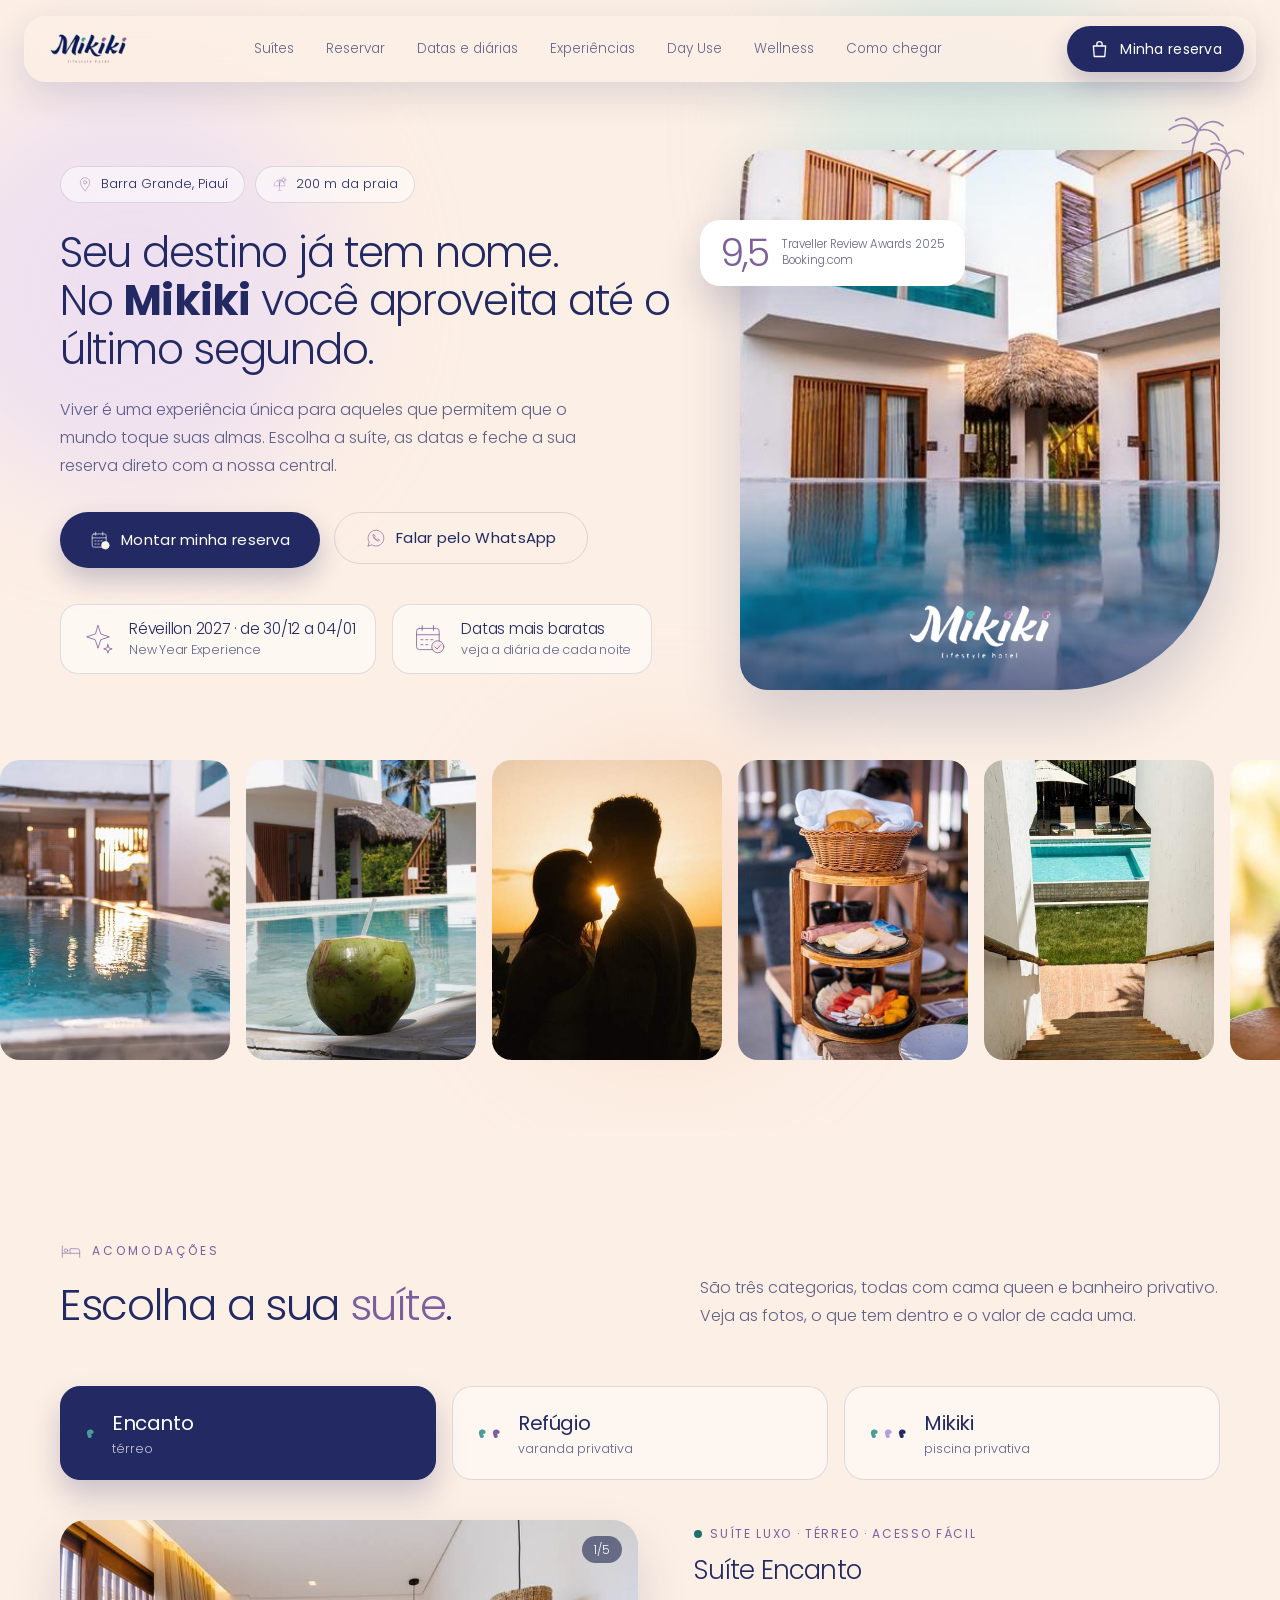
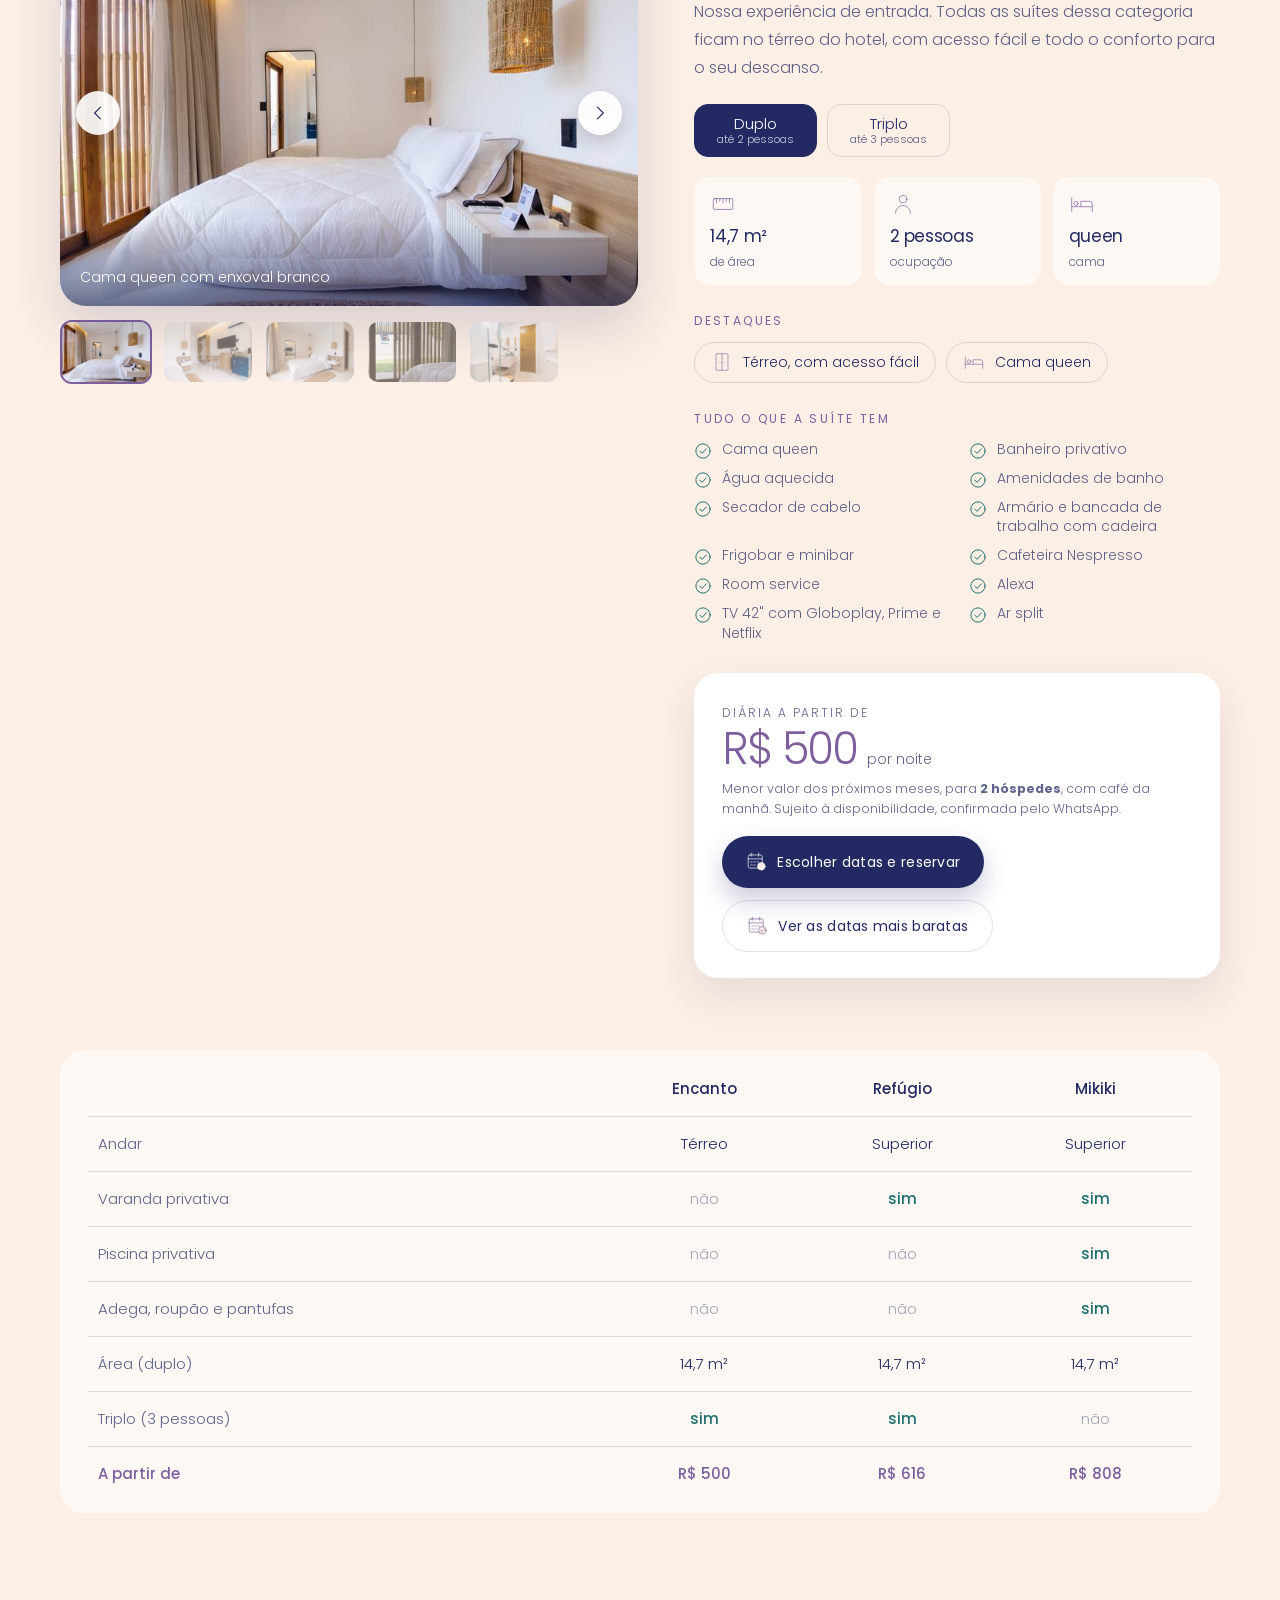
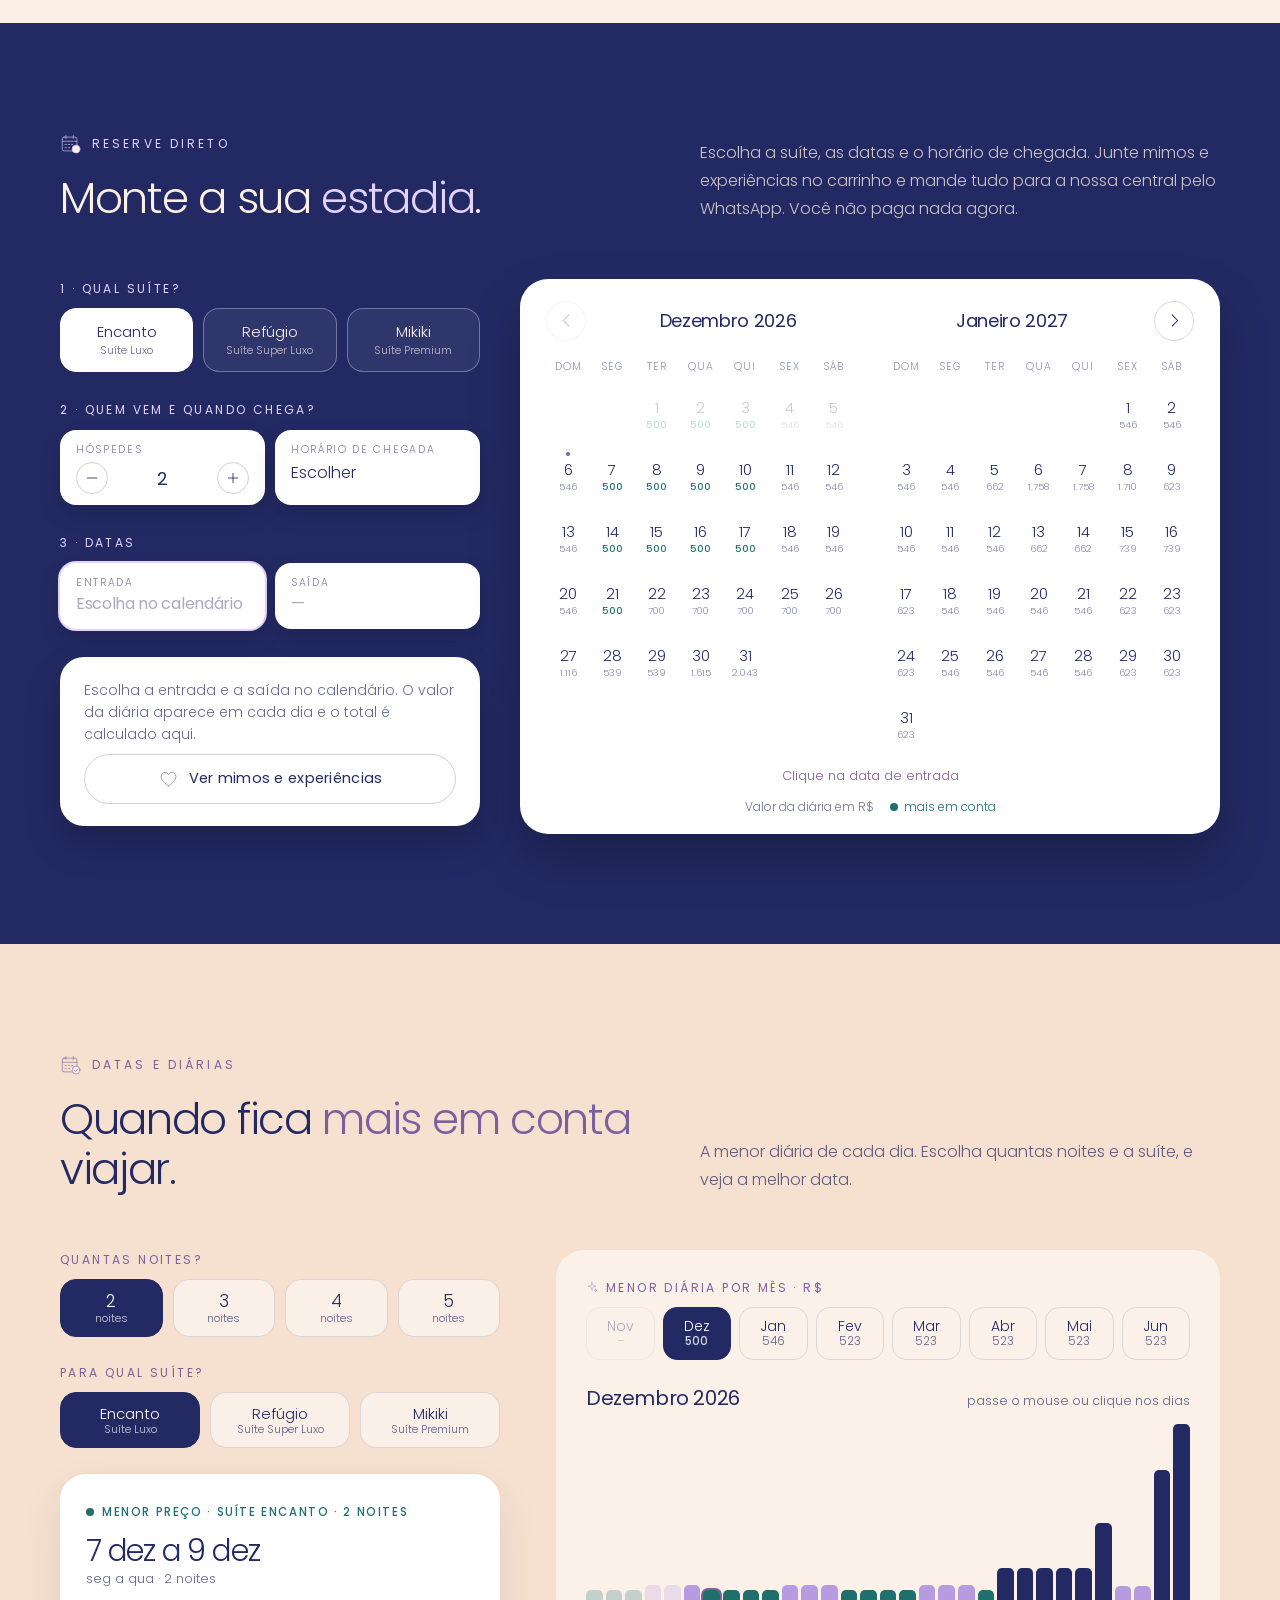
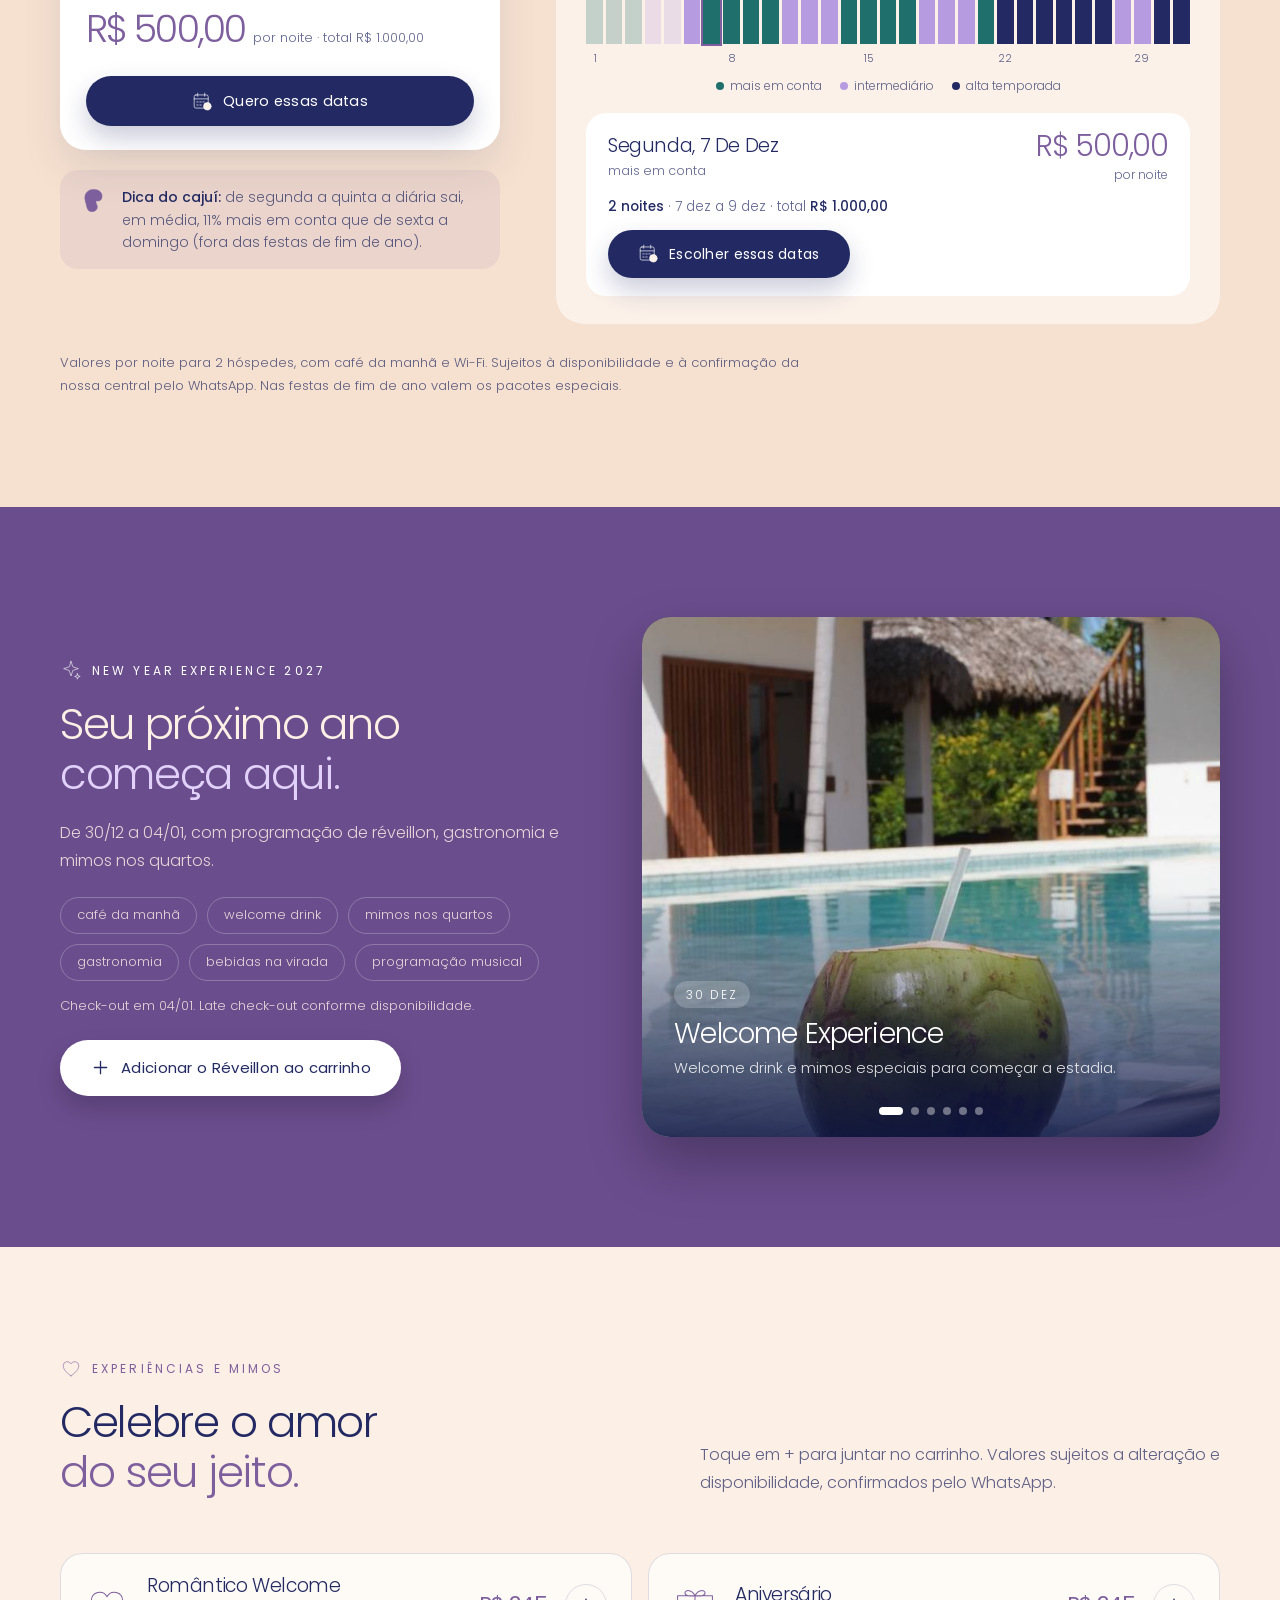
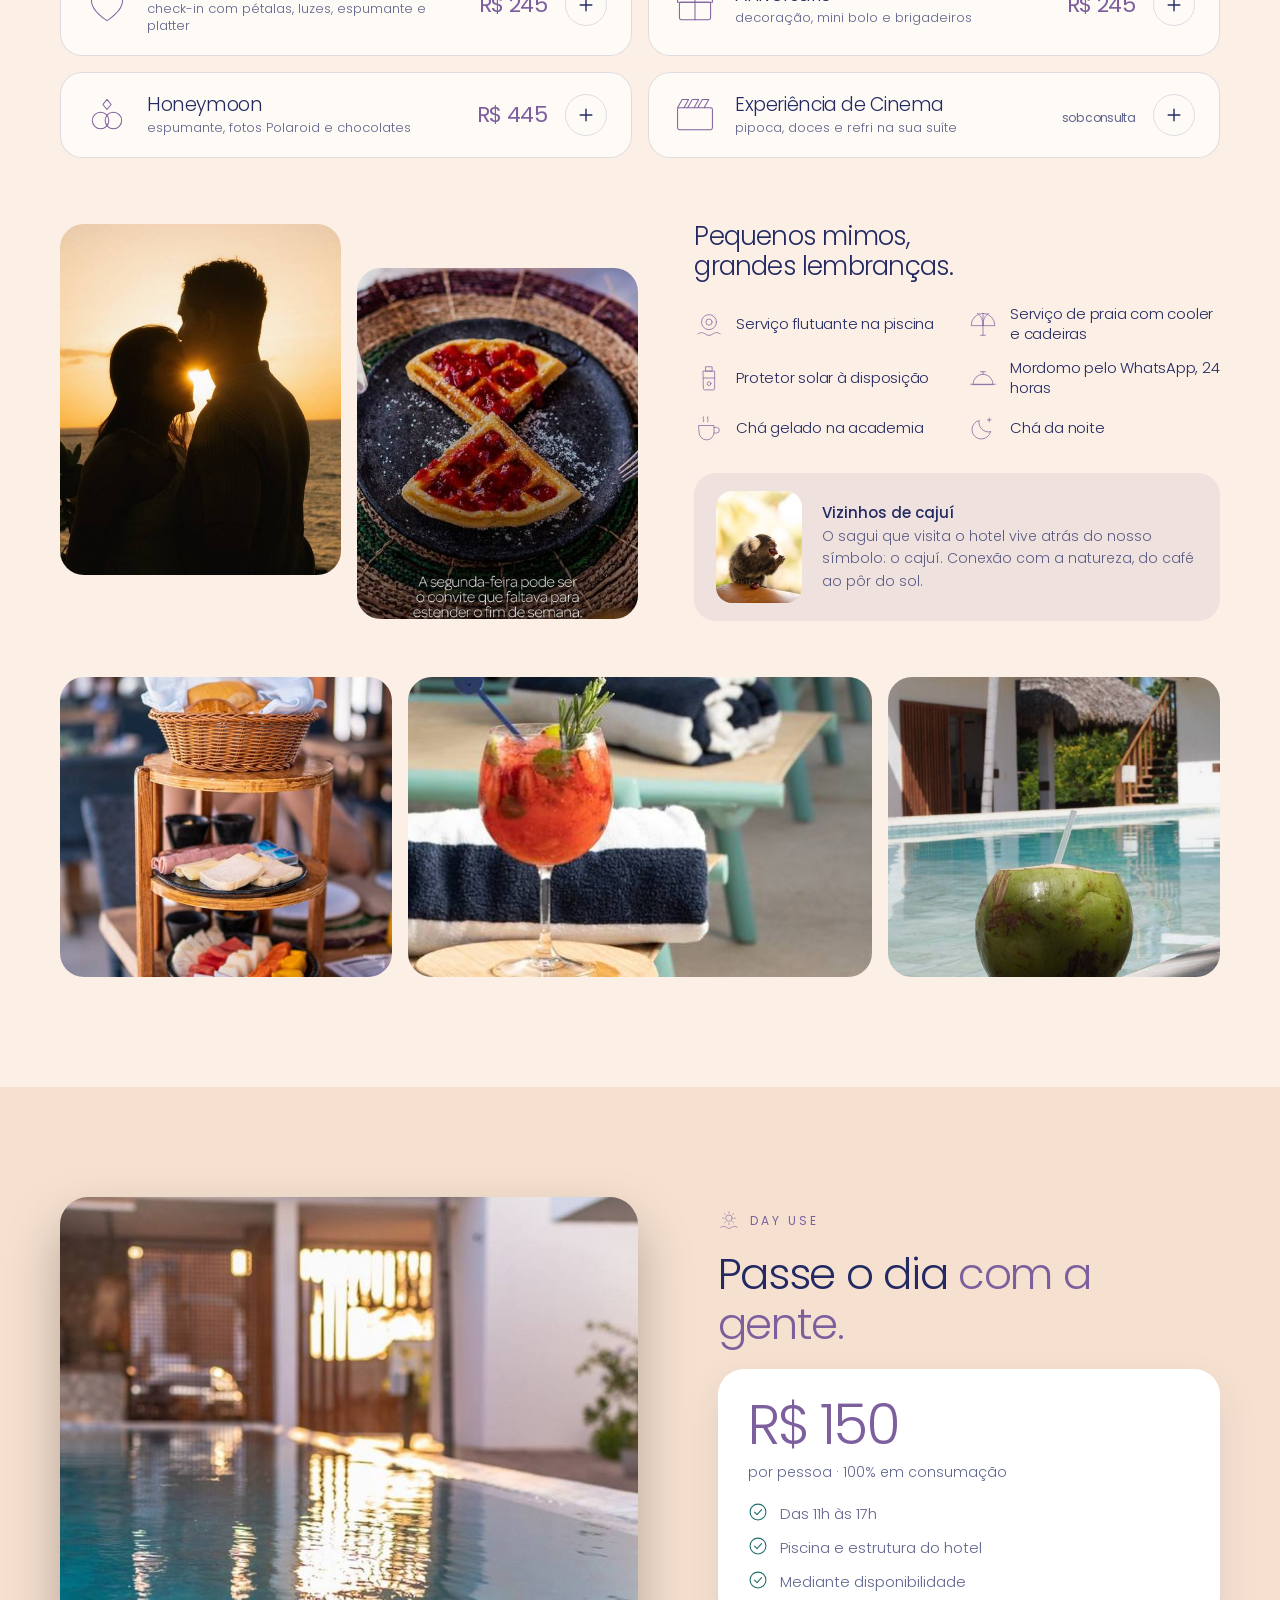
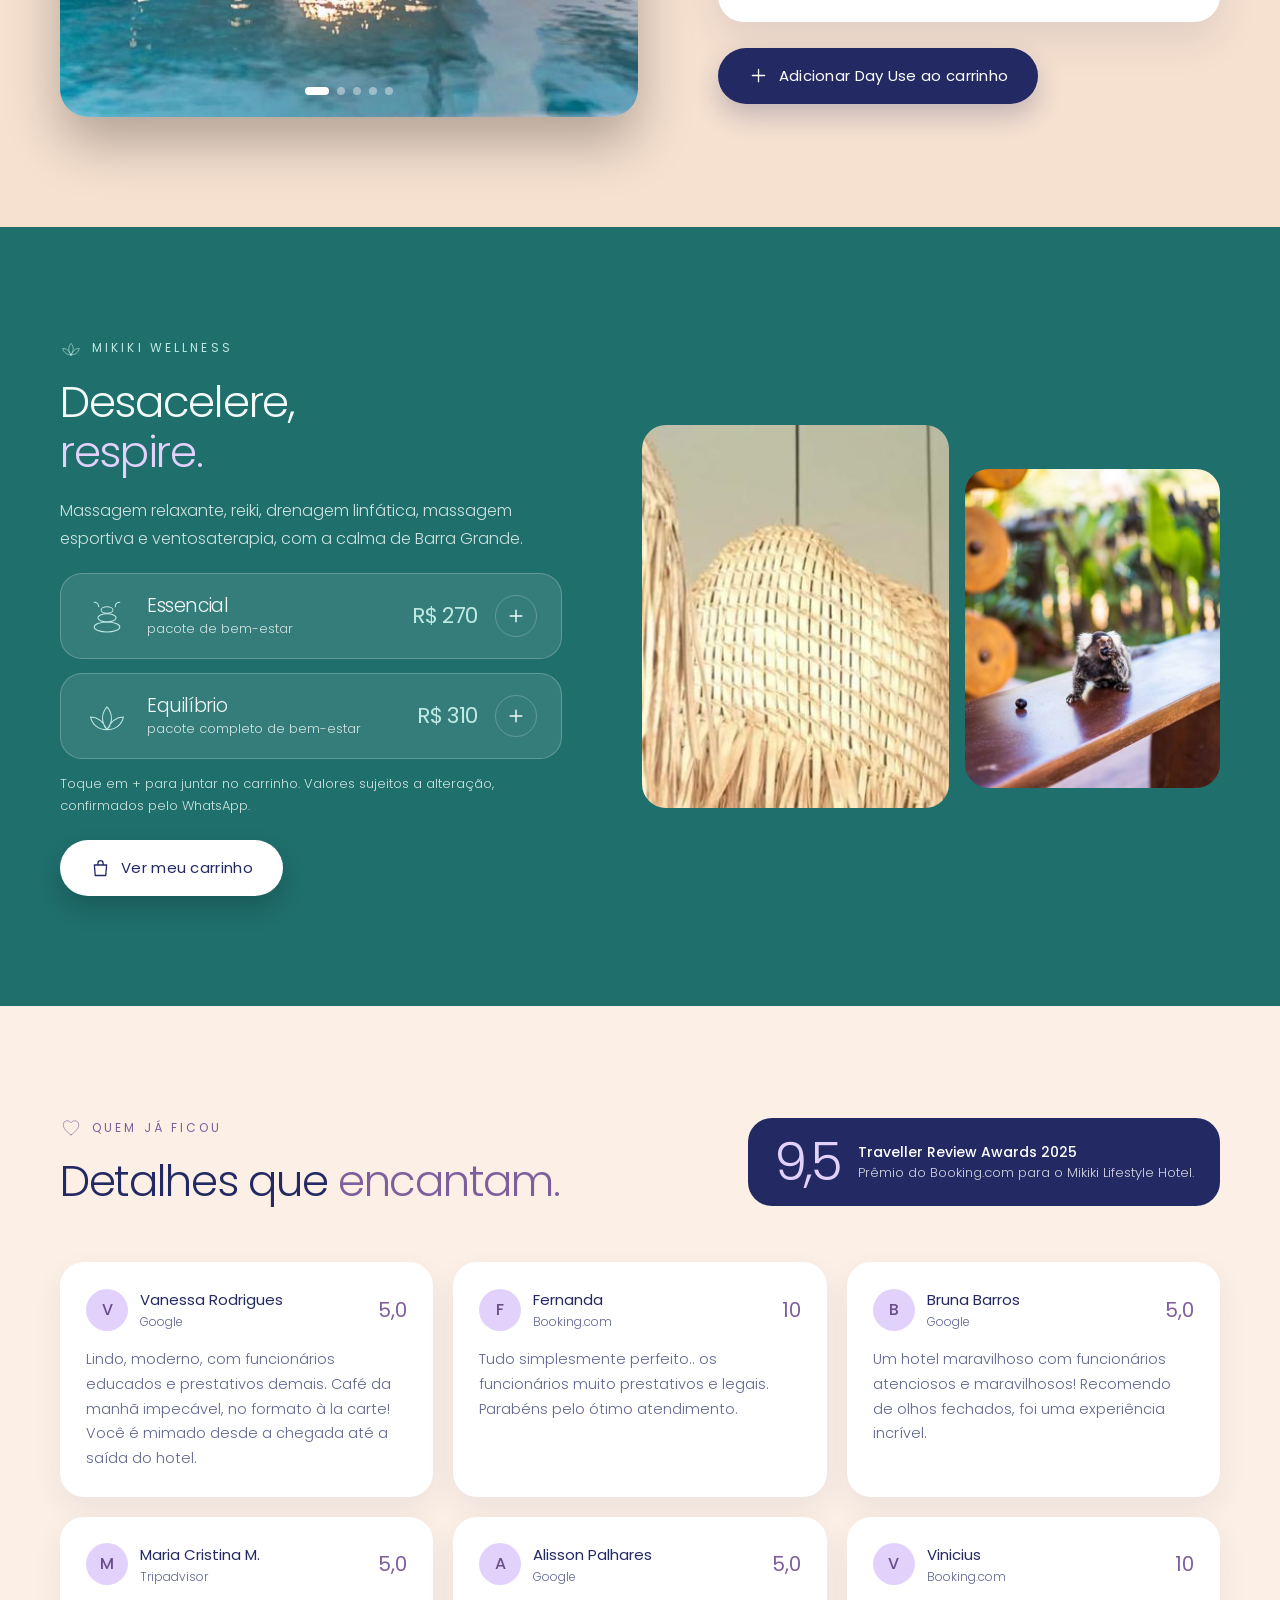
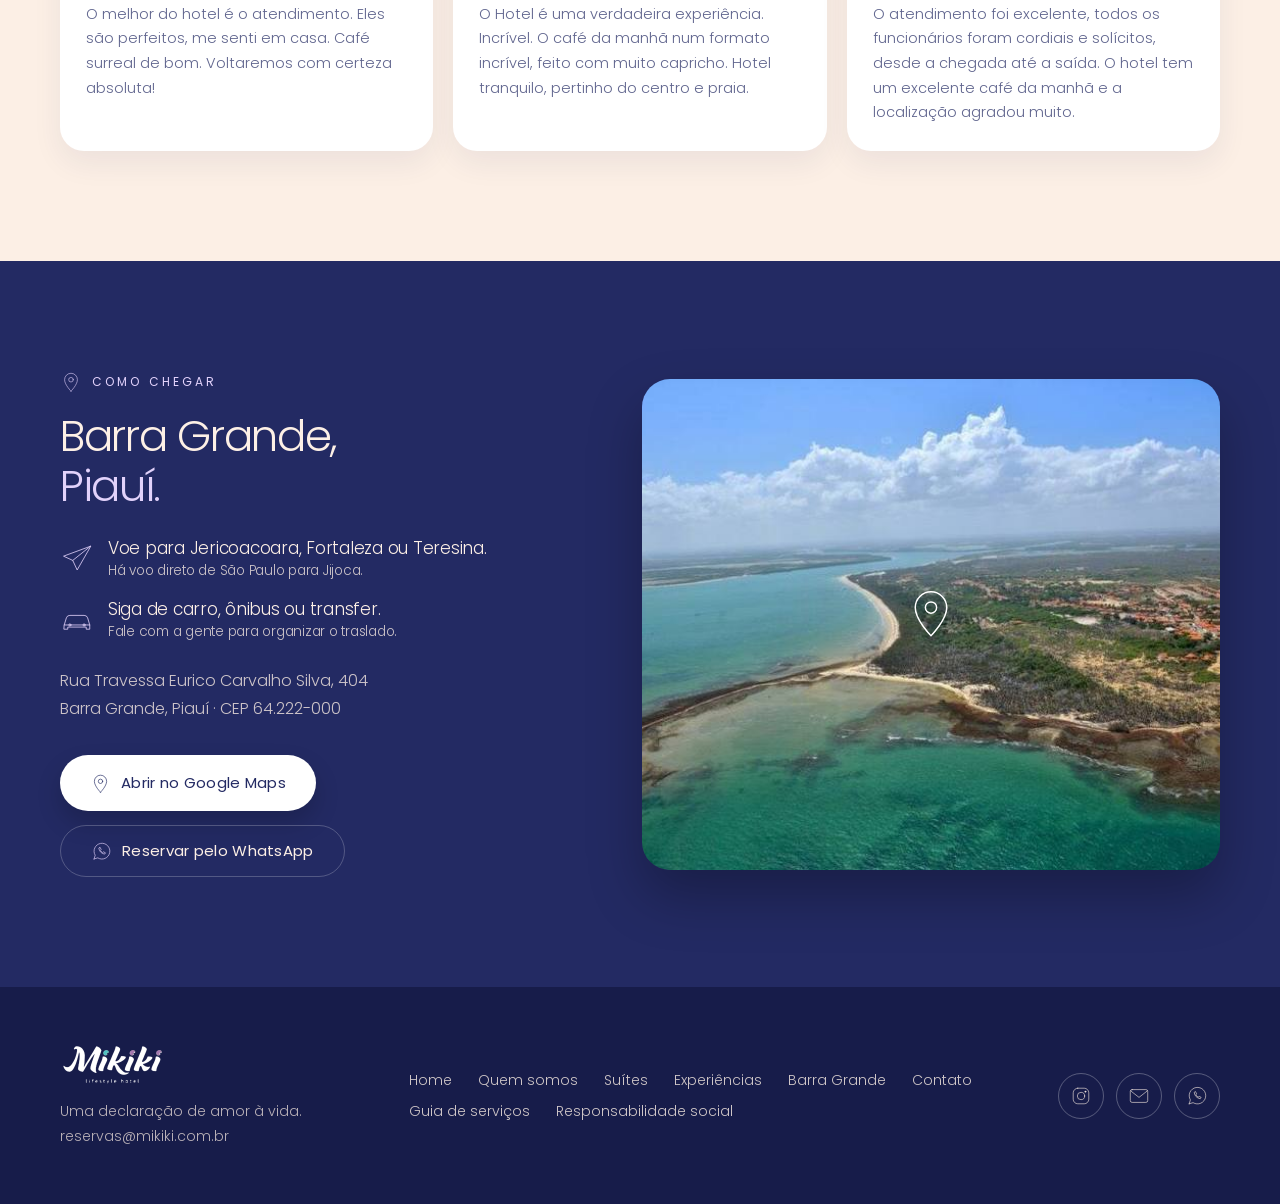
==== index.html @ b7536969 "Mikiki: biolink mobile + site desktop Co-Authored-By: Claude Sonnet 5.5 <noreply@anthropic.com>" ====
<!DOCTYPE html>
<html lang="pt-BR">
<head>
<meta charset="utf-8">
<meta name="viewport" content="width=device-width, initial-scale=1">
<title>Mikiki Lifestyle Hotel</title>
<script>
(function () {
  var mobile = /Android|iPhone|iPad|iPod|Mobile/i.test(navigator.userAgent) ||
               window.matchMedia('(max-width: 820px)').matches;
  location.replace(mobile ? 'mobile/' : 'desktop/');
})();
</script>
<noscript><meta http-equiv="refresh" content="0;url=desktop/"></noscript>
</head>
<body><a href="desktop/">Desktop</a> · <a href="mobile/">Mobile</a></body>
</html>
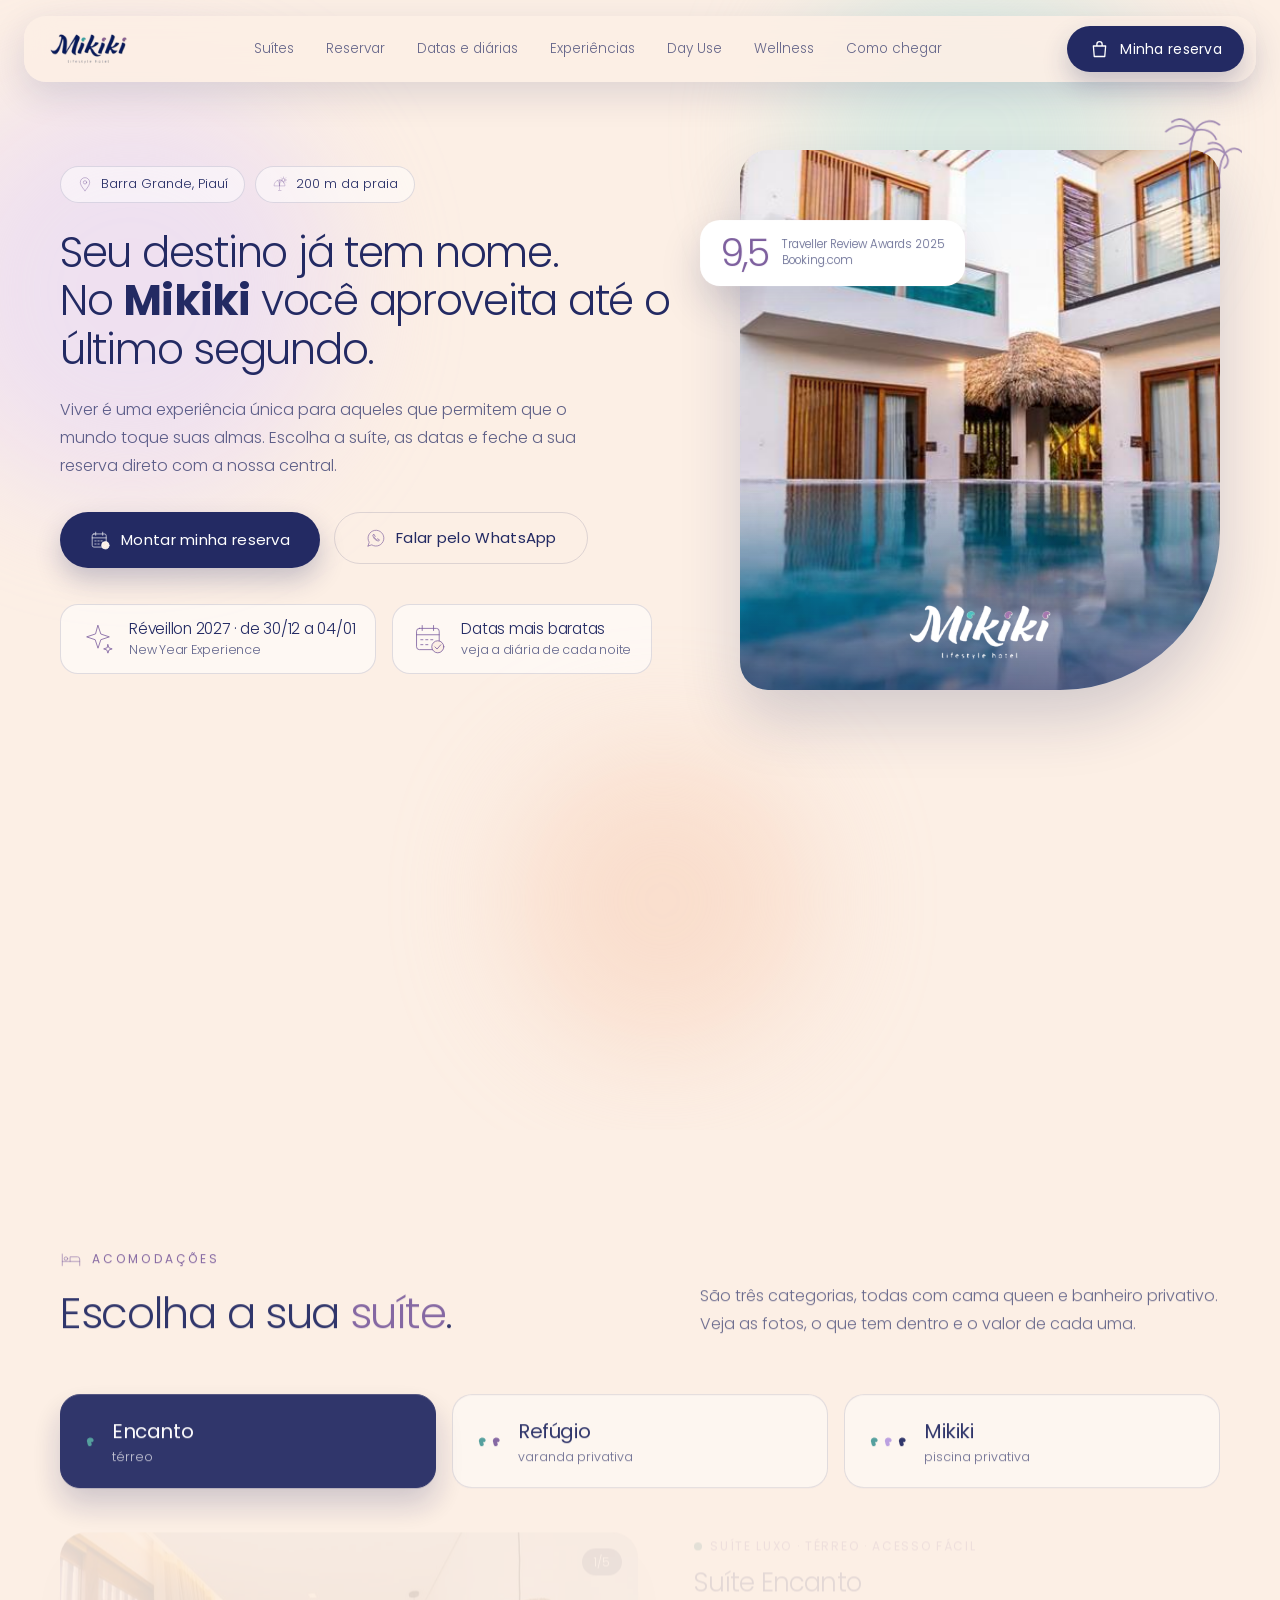
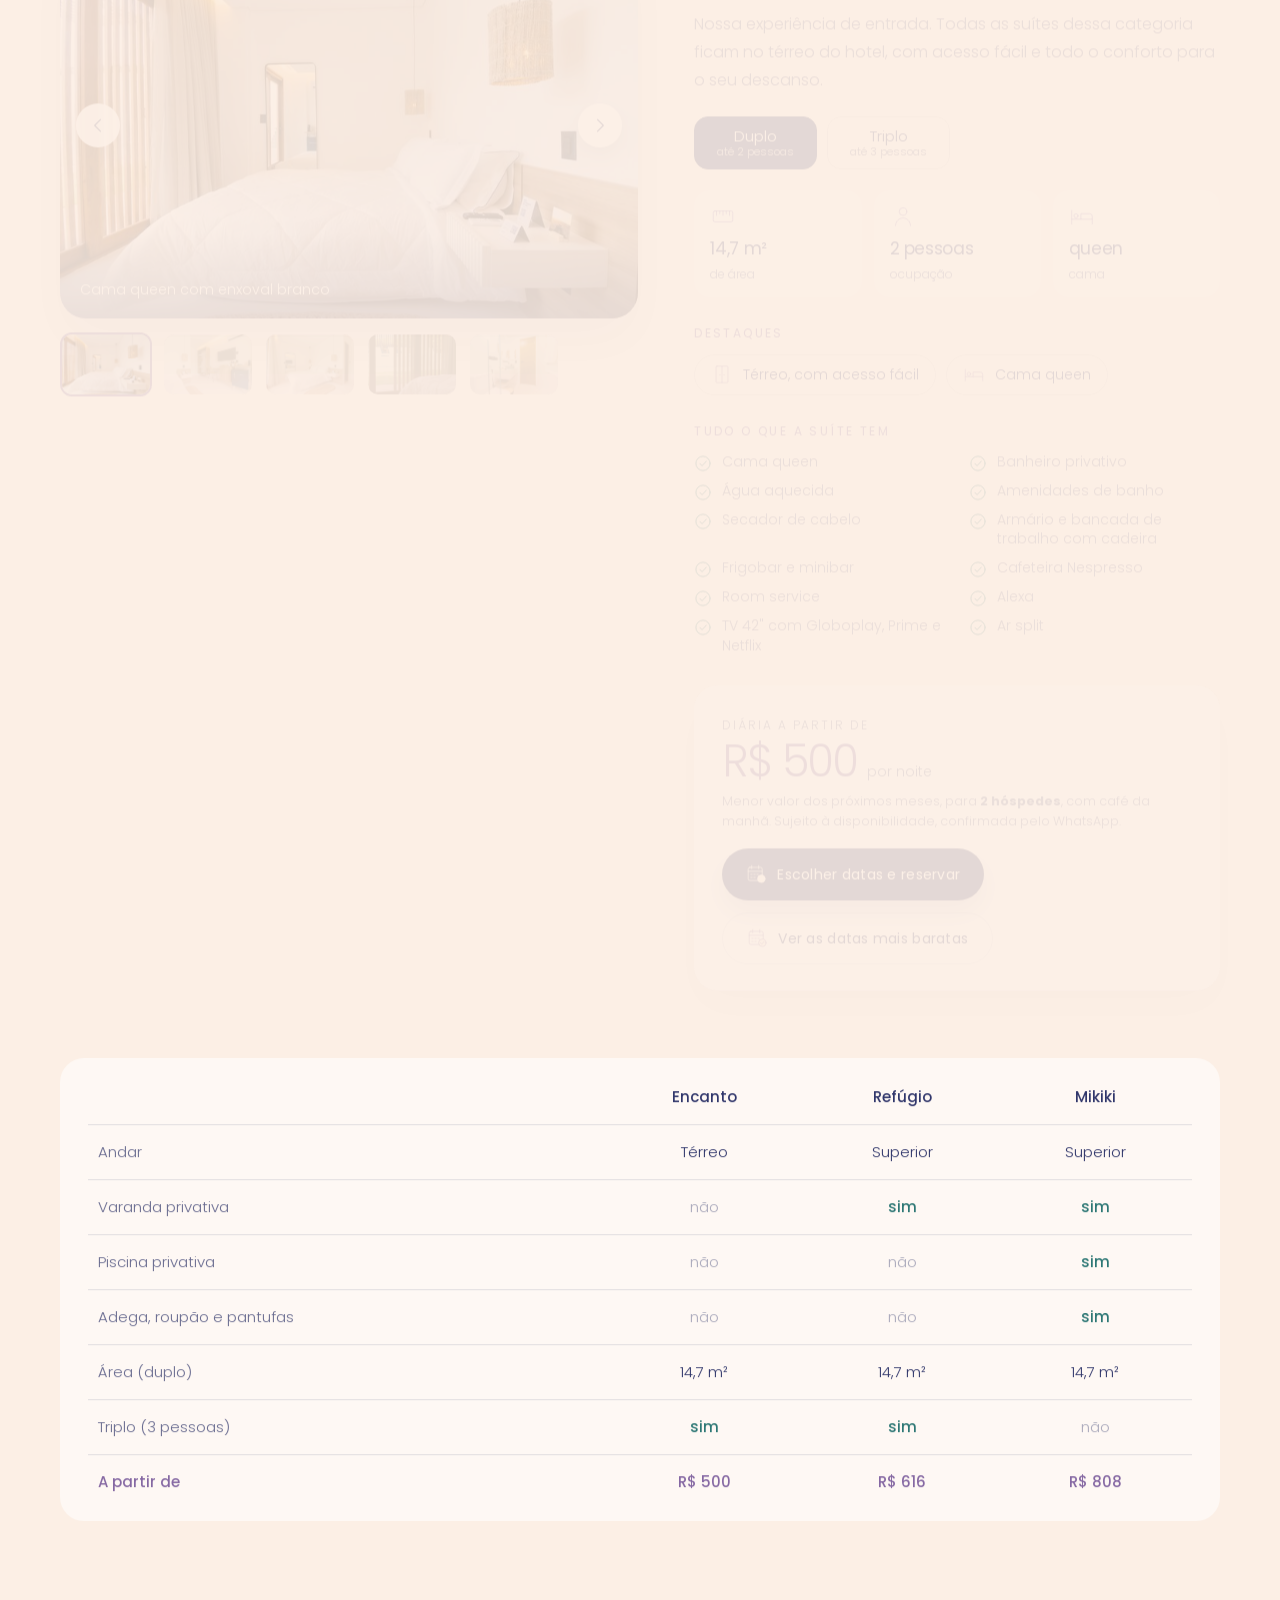
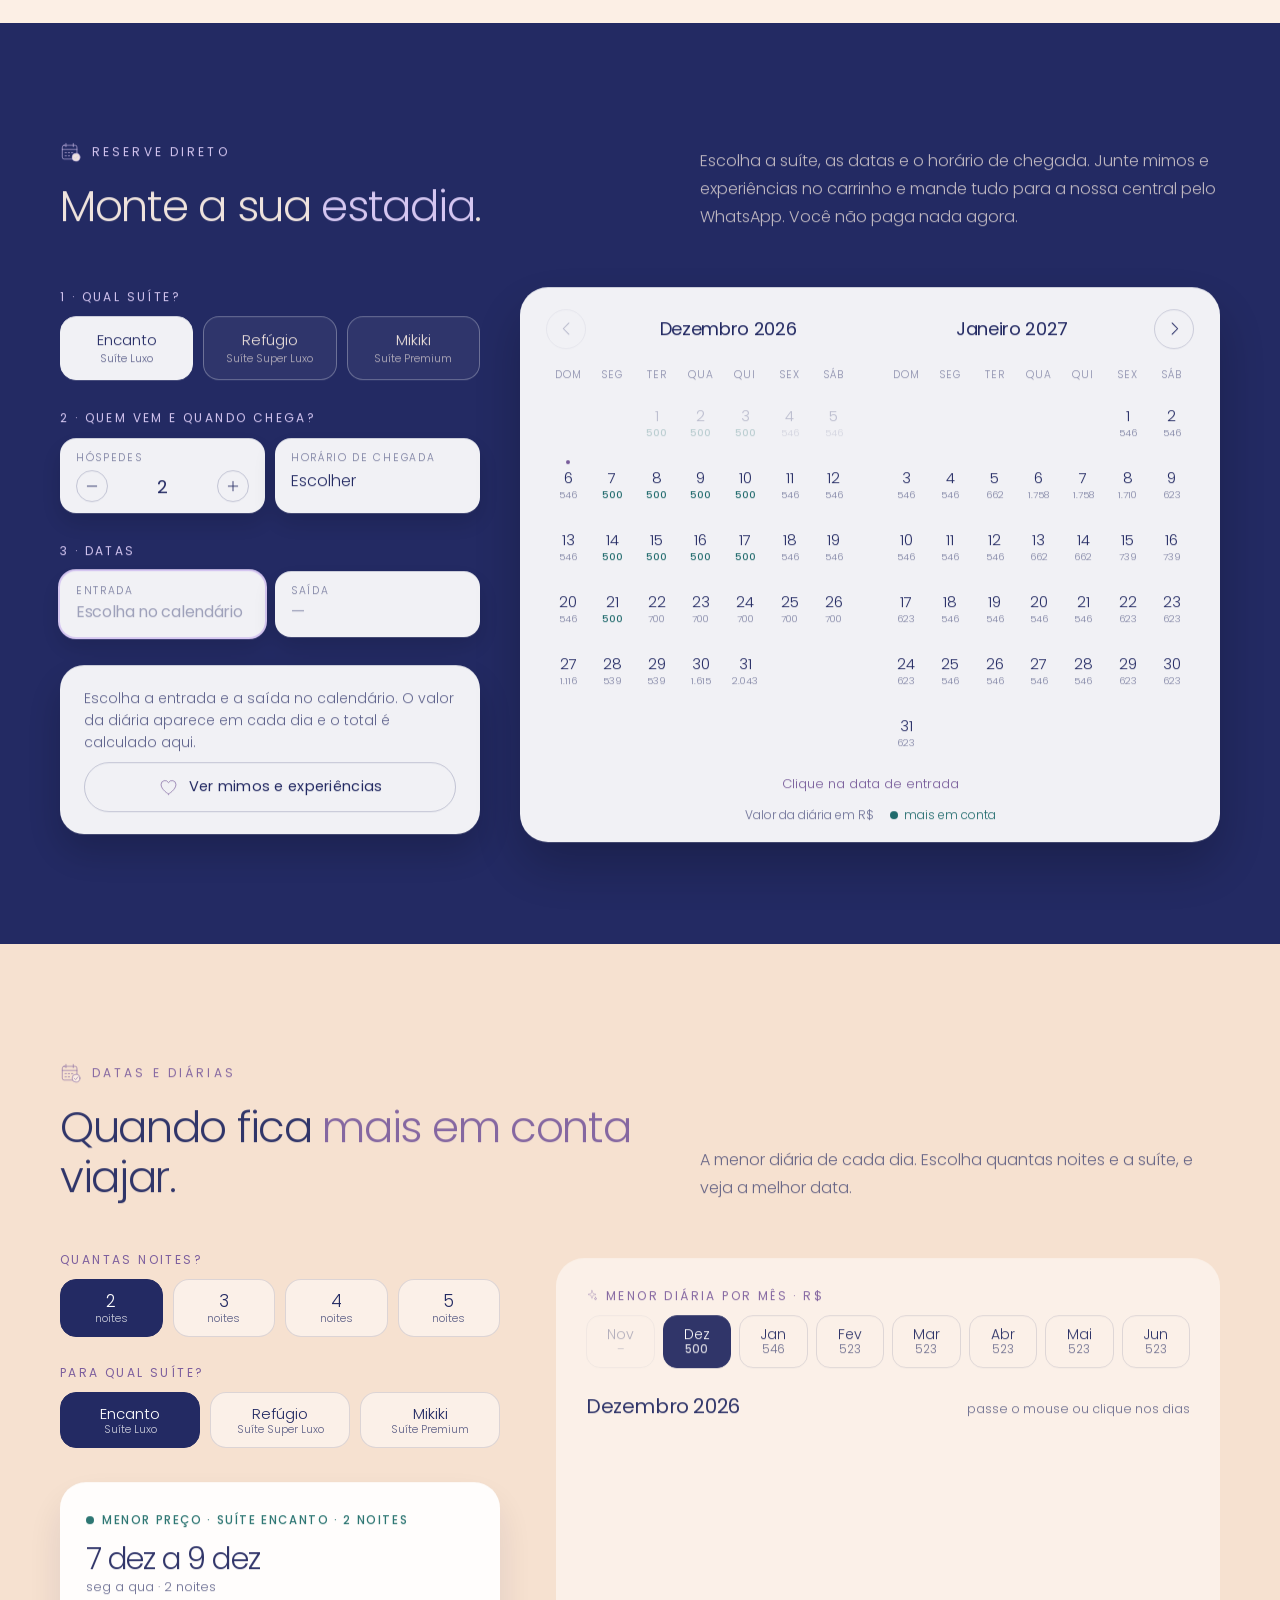
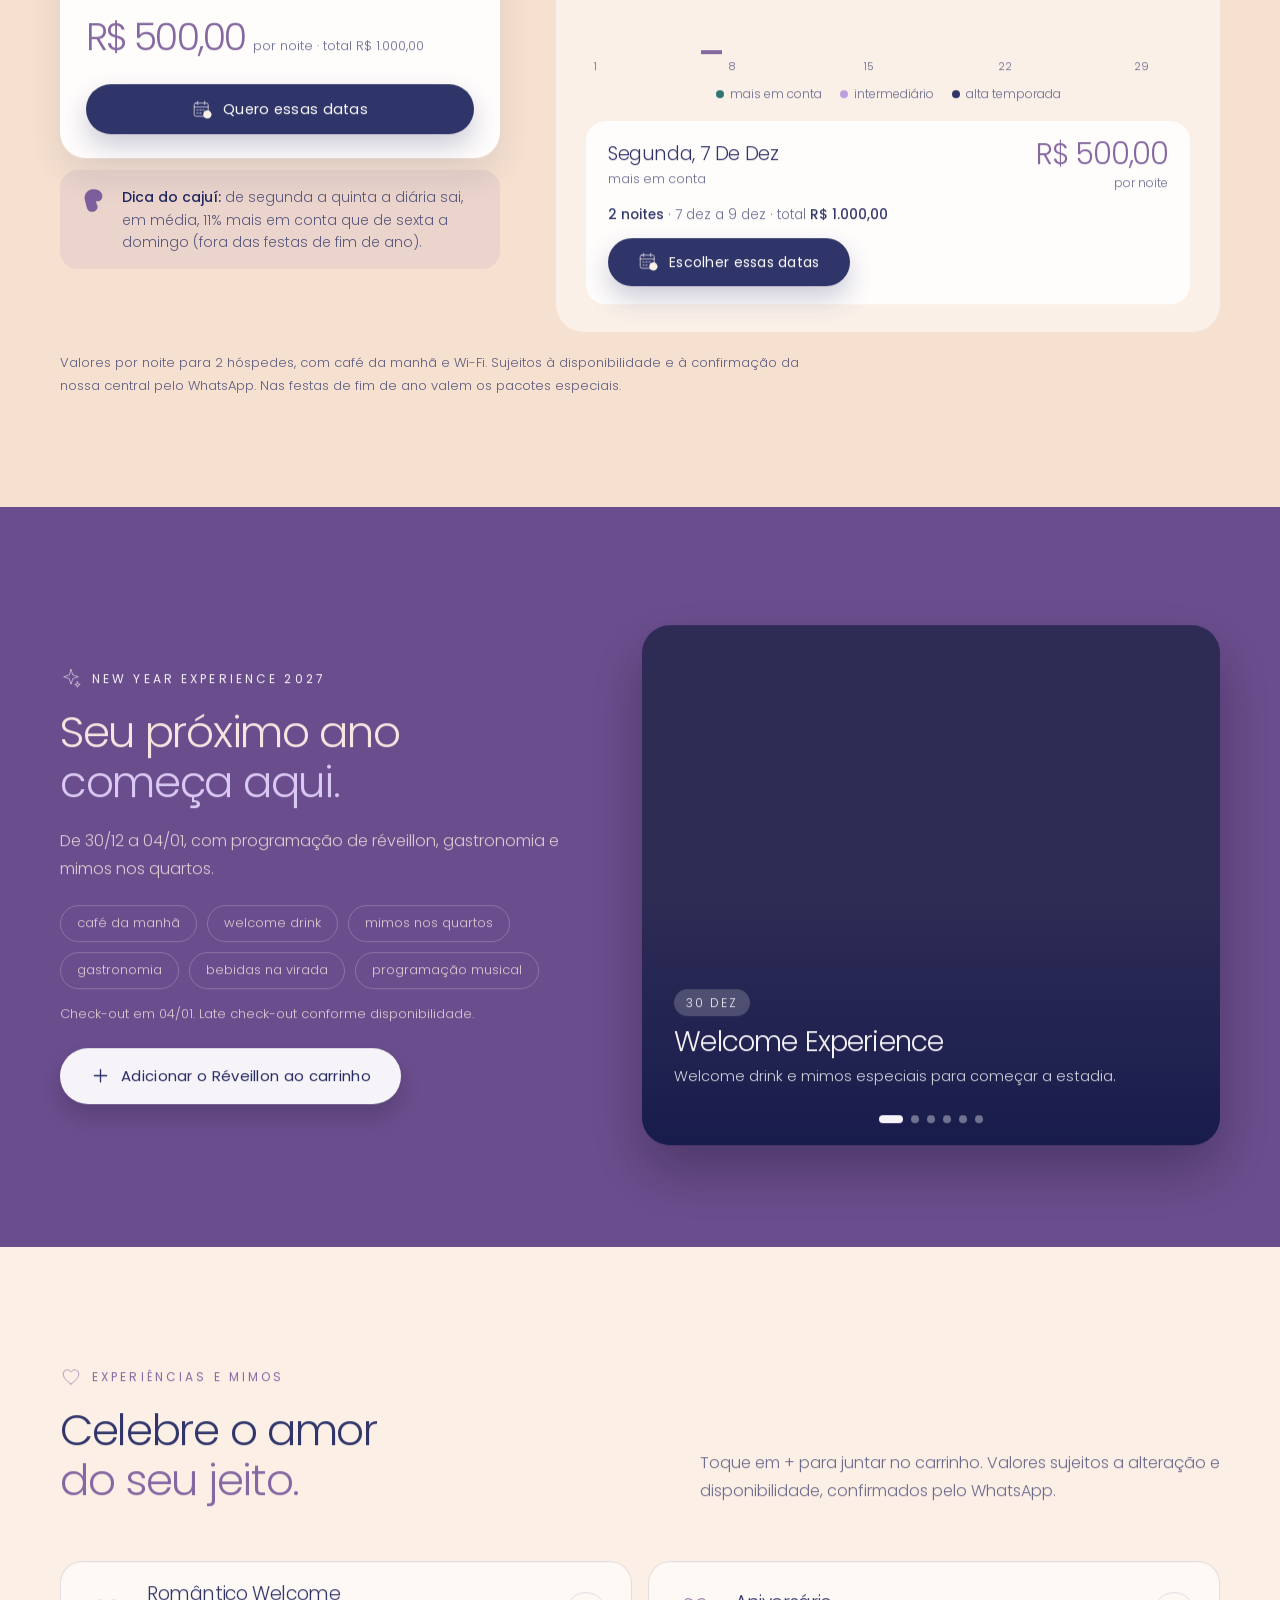
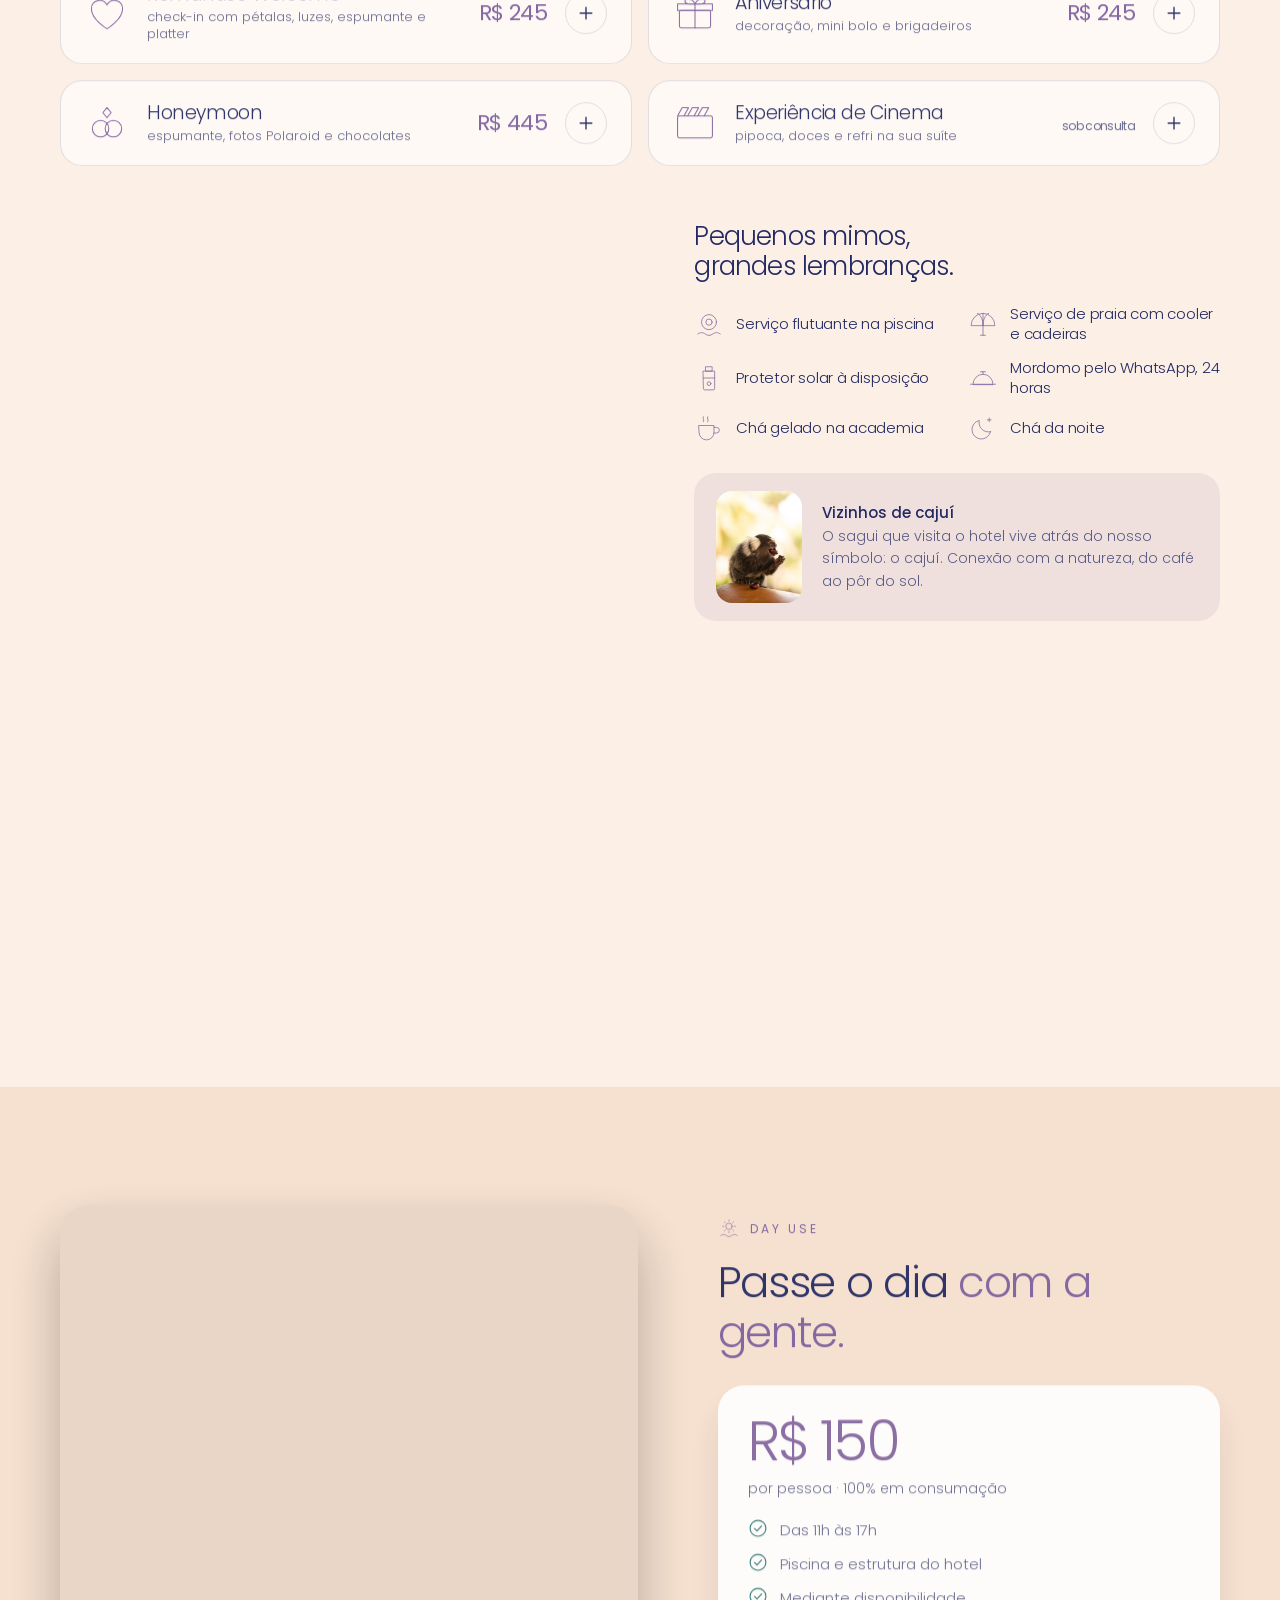
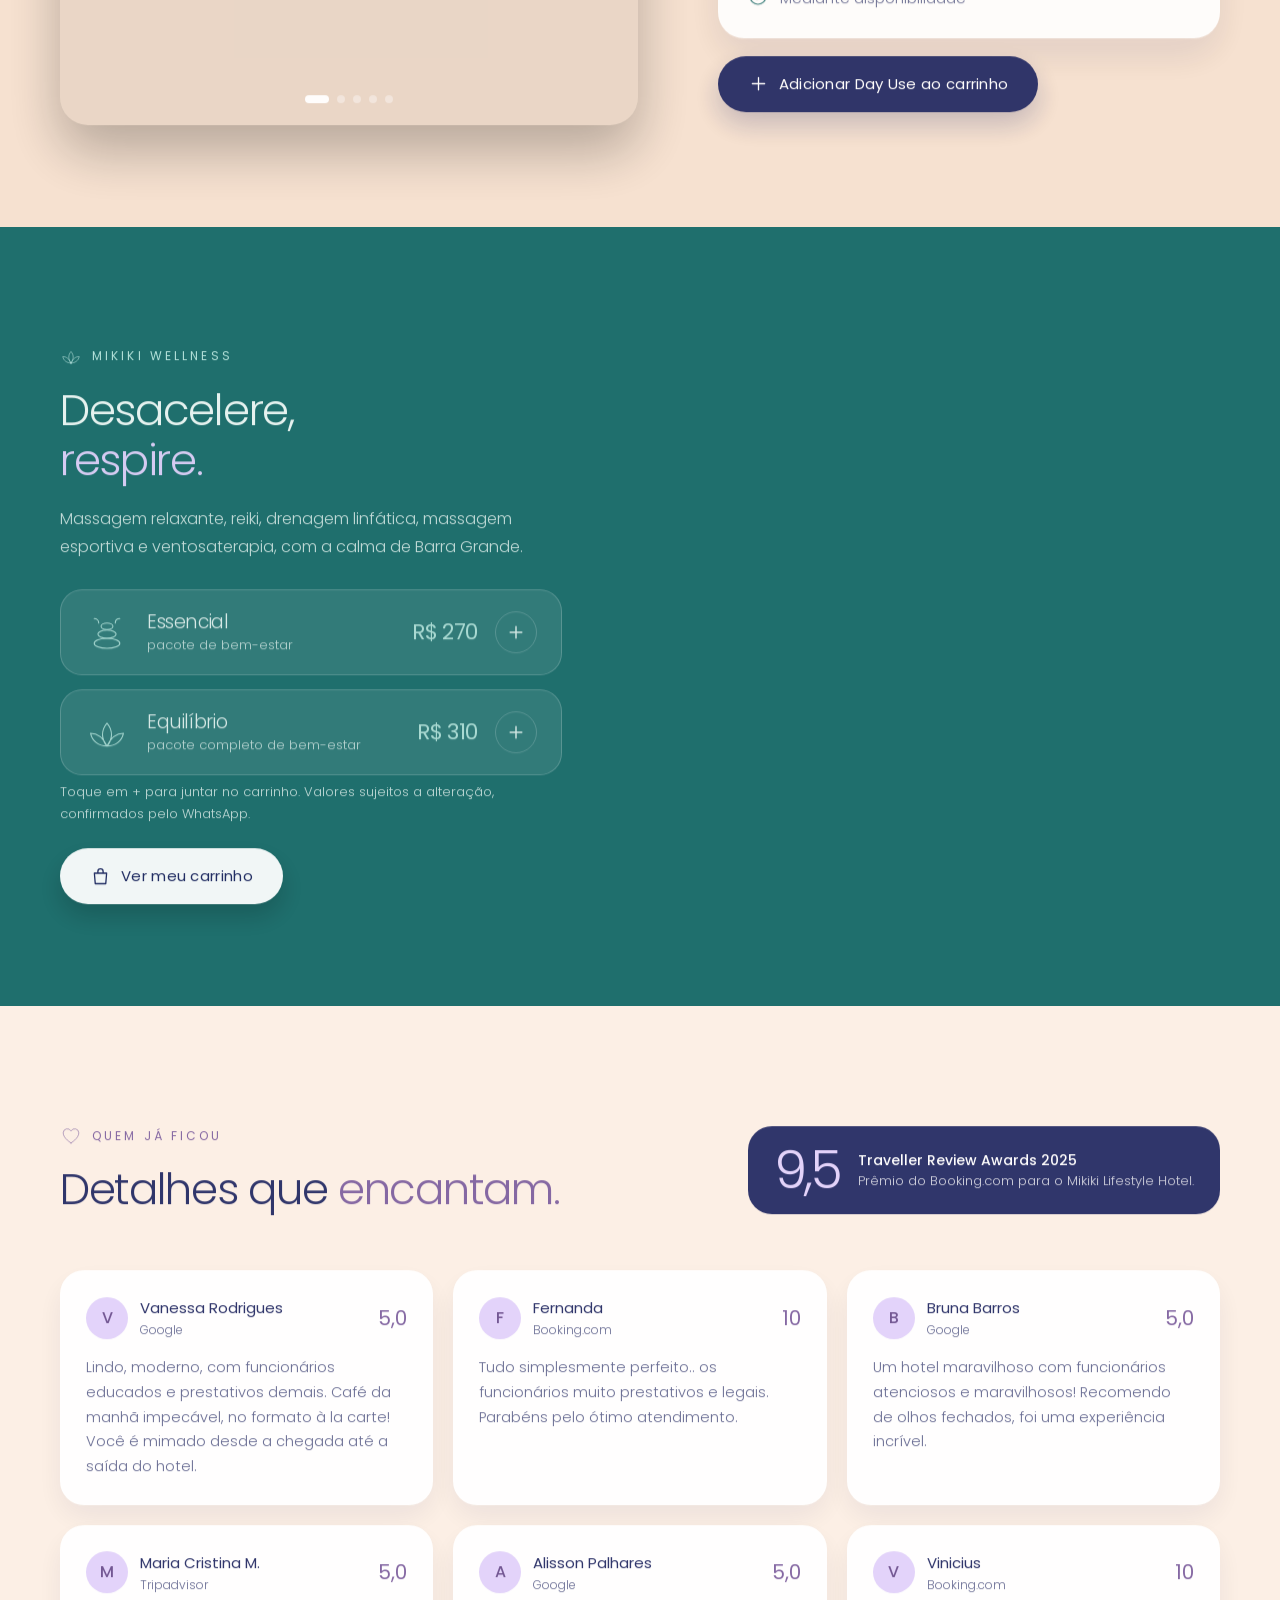
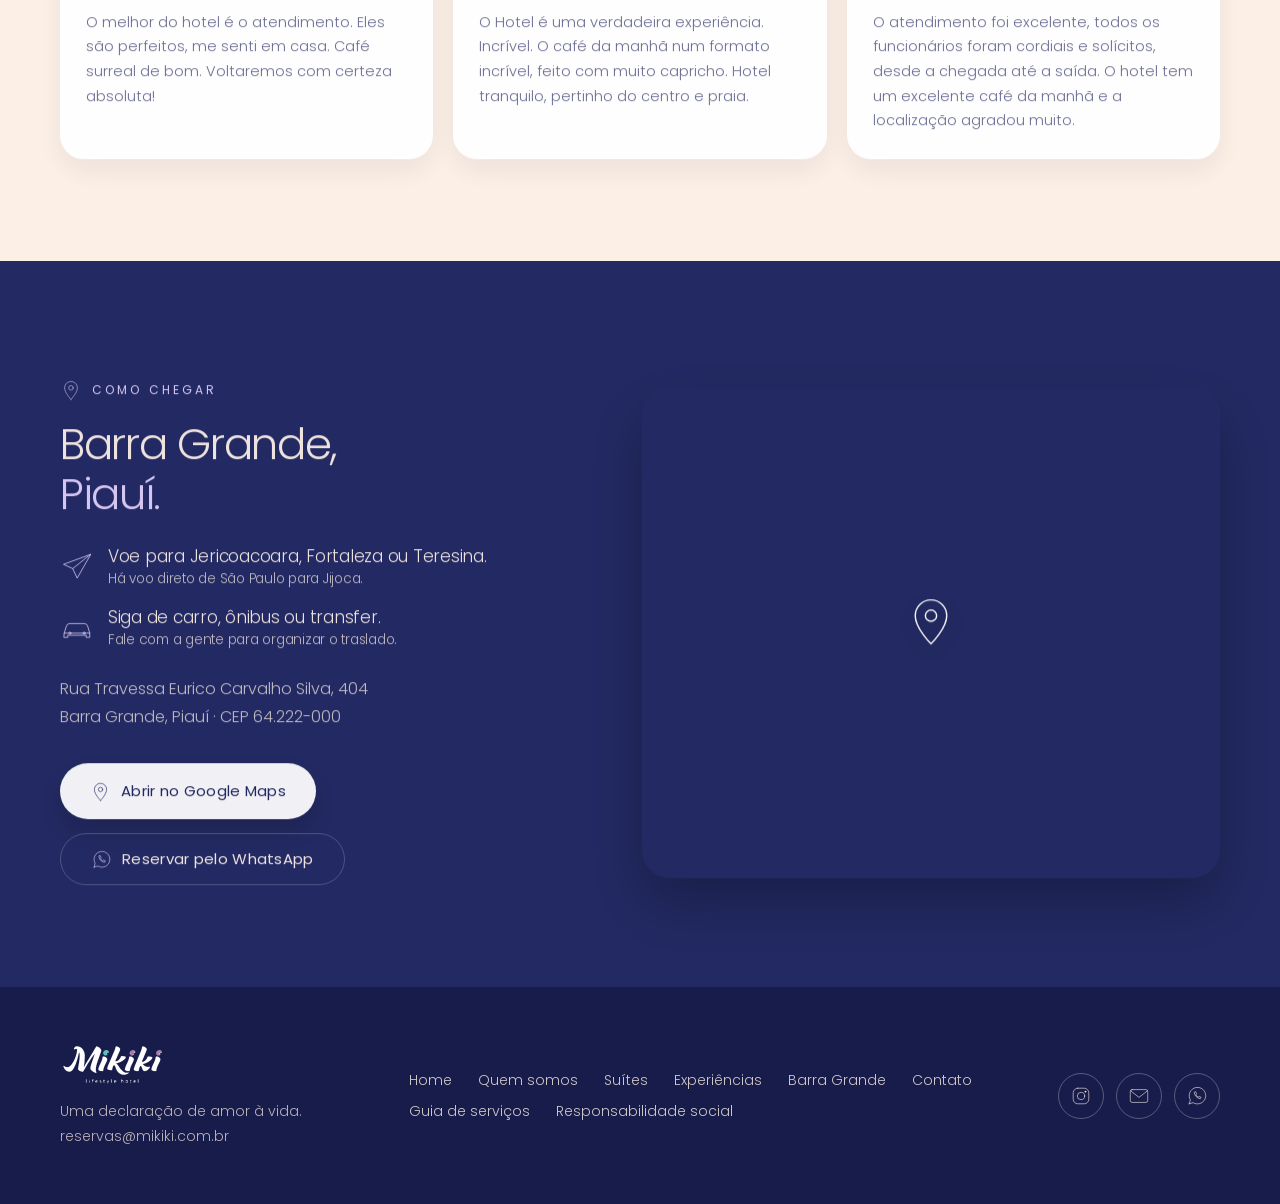
==== commit 72aea55e: "Novo site adaptável Mikiki (celular + computador, página única) Co-Authored-By: Claude Sonnet 5.5 <n" ====
--- a/index.html
+++ b/index.html
@@ -2,16 +2,784 @@
 <html lang="pt-BR">
 <head>
 <meta charset="utf-8">
-<meta name="viewport" content="width=device-width, initial-scale=1">
-<title>Mikiki Lifestyle Hotel</title>
+<meta name="viewport" content="width=device-width,initial-scale=1">
+<title>Mikiki Lifestyle Hotel · Barra Grande, Piauí</title>
+<meta name="description" content="Hotel em Barra Grande, Piauí, a 200 m da praia. Escolha a suíte, as datas e monte a sua reserva direto com a nossa central pelo WhatsApp.">
+<meta name="theme-color" content="#fcefe5">
+<meta property="og:title" content="Mikiki Lifestyle Hotel · Barra Grande, Piauí">
+<meta property="og:description" content="Escolha a suíte, as datas e monte a sua reserva pelo WhatsApp.">
+<meta property="og:type" content="website">
+<link rel="preload" href="poppins-300.woff2" as="font" type="font/woff2" crossorigin>
+<link rel="preload" href="poppins-400.woff2" as="font" type="font/woff2" crossorigin>
+<style>html{background:#fcefe5}body{margin:0;background:#fcefe5}</style>
+</head>
+<body>
+<noscript><p style="font-family:sans-serif;padding:32px;color:#232a63">Mikiki Lifestyle Hotel · Barra Grande, Piauí.<br>Ative o JavaScript para ver as suítes e montar a reserva, ou fale com a gente pelo <a href="https://wa.me/5586999426066">WhatsApp</a>.</p></noscript>
+
+<!-- Dois layouts, uma página: o script abaixo escolhe pelo tamanho da tela (até 899 px = biolink do celular; 900 px ou mais = site desktop). Para forçar: ?v=m ou ?v=d -->
+<template id="tpl-m" data-body="locked">
+<svg width="0" height="0" style="position:absolute" aria-hidden="true"><defs>
+<symbol id="cj" viewBox="0 0 64 64"><path d="M13 36C7 21 16 8 31 8c13 0 21 8 19 18-1 6-6 9-10 8-4-1-5 3-2 8 5 9-3 19-14 16C16 57 15 44 13 36z" fill="currentColor"/></symbol>
+<symbol id="cal" viewBox="0 0 48 48"><rect x="5" y="9" width="32" height="30" rx="4"/><path d="M5 18h32M13 5v7M29 5v7M11 25h3M18 25h3M25 25h3M11 32h3M18 32h3"/><circle cx="35" cy="35" r="8.5" style="fill:var(--bg)"/><path d="M31 35.2l3 3 5.2-6"/></symbol>
+<symbol id="phone" viewBox="0 0 48 48"><rect x="7" y="5" width="22" height="38" rx="3.5"/><path d="M7 12h22M7 36h22"/><circle cx="18" cy="24" r="5"/><path d="M15.500 24l2 2 3.500-4"/><path d="M30 29l10 4.500-4.500 1.800 3.500 5.700-2.800 1.700-3.400-5.700-3.800 3.300z" style="fill:var(--bg)"/></symbol>
+<symbol id="palms" viewBox="0 0 64 64"><path d="M24 60c-1-14-1-30 5-44M46 60c-1-9 0-18 5-26"/><path d="M29 16c-7-6-15-6-22-1M29 16c-3-9-11-12-17-8M29 16c5-8 13-9 19-4M29 16c7-3 14 1 16 7M29 16c-1 5-6 9-12 9M51 34c-5-5-11-5-16-1M51 34c-1-7-7-10-12-8M51 34c5-5 11-4 14 1M51 34c3 3 3 8-1 11"/></symbol>
+<symbol id="sun-umb" viewBox="0 0 64 64"><circle cx="46" cy="16" r="6"/><path d="M46 4v3M46 25v3M34 16h3M55 16h3M37.500 7.500l2 2M52.500 22.500l2 2M54.500 7.500l-2 2M39.500 22.500l-2 2"/><path d="M8 38a22 22 0 0 1 44 0z"/><path d="M30 38c0-9-3-17-8-20M30 38c0-9 3-17 8-20M30 16v38"/><path d="M26 58h10"/></symbol>
+<symbol id="bed" viewBox="0 0 48 48"><path d="M5 38V13M5 29h38v9M43 29v-5a5 5 0 0 0-5-5H22v10"/><circle cx="13" cy="23" r="3.800"/></symbol>
+<symbol id="heart" viewBox="0 0 48 48"><path d="M24 41S7 31 7 19a9 9 0 0 1 17-4 9 9 0 0 1 17 4c0 12-17 22-17 22z"/></symbol>
+<symbol id="lotus" viewBox="0 0 48 48"><path d="M24 39c-9 0-16-5-18-14 7 0 13 3 18 14zM24 39c9 0 16-5 18-14-7 0-13 3-18 14zM24 39c-6-7-7-17 0-25 7 8 6 18 0 25z"/></symbol>
+<symbol id="sun" viewBox="0 0 48 48"><circle cx="24" cy="20" r="7"/><path d="M24 6v3M24 31v3M10 20h3M35 20h3M14 10l2 2M32 28l2 2M34 10l-2 2M16 28l-2 2"/><path d="M6 40c4-3 8-3 12 0s8 3 12 0 8-3 12 0"/></symbol>
+<symbol id="pin" viewBox="0 0 48 48"><path d="M24 44S10 30 10 19a14 14 0 0 1 28 0c0 11-14 25-14 25z"/><circle cx="24" cy="19" r="5"/></symbol>
+<symbol id="wa" viewBox="0 0 48 48"><path d="M7 41l2.600-8.500A18 18 0 1 1 15.500 38.500L7 41z"/><path d="M18 17c.8 6.500 5.500 11.500 13 13l2-3-4.500-2.200-2 1.700c-2-1-4-3-5-5l1.700-2-2.200-4.500z"/></symbol>
+<symbol id="gift" viewBox="0 0 48 48"><rect x="7" y="21" width="34" height="19" rx="2"/><path d="M5 14h38v7H5zM24 14v26M24 14c-3-7-11-7-11-3s8 3 11 3M24 14c3-7 11-7 11-3s-8 3-11 3"/></symbol>
+<symbol id="rings" viewBox="0 0 48 48"><circle cx="17" cy="30" r="9"/><circle cx="31" cy="30" r="9"/><path d="M24 7l4.500 5.500L24 18l-4.500-5.500z"/></symbol>
+<symbol id="film" viewBox="0 0 48 48"><rect x="5" y="16" width="38" height="24" rx="2"/><path d="M5 16l5-9h7l-5 9M16 16l5-9h7l-5 9M27 16l5-9h7l-5 9"/></symbol>
+<symbol id="flt" viewBox="0 0 48 48"><circle cx="24" cy="21" r="12"/><circle cx="24" cy="21" r="5"/><path d="M6 40c4-3 8-3 12 0s8 3 12 0 8-3 12 0"/></symbol>
+<symbol id="umb" viewBox="0 0 48 48"><path d="M5 26a19 19 0 0 1 38 0z"/><path d="M24 26c0-8-3-16-9-19M24 26c0 -8 3-16 9-19M24 7v35M20 42h8"/></symbol>
+<symbol id="sunscreen" viewBox="0 0 48 48"><path d="M19 6h10v7H19zM15 13h18v28a2 2 0 0 1-2 2H17a2 2 0 0 1-2-2zM15 24h18"/><circle cx="24" cy="33" r="3"/></symbol>
+<symbol id="bell" viewBox="0 0 48 48"><path d="M8 34a16 16 0 0 1 32 0zM4 34h40M24 18v-4M20 14h8"/></symbol>
+<symbol id="tea" viewBox="0 0 48 48"><path d="M8 20h24v11a12 12 0 0 1-12 12 12 12 0 0 1-12-12zM32 23h4a4.500 4.500 0 0 1 0 9h-4M15 6c-2 3 2 5 0 8M22 6c-2 3 2 5 0 8"/></symbol>
+<symbol id="moon" viewBox="0 0 48 48"><path d="M36 30A15 15 0 0 1 18 12a15 15 0 1 0 18 18z"/><path d="M34 8v6M31 11h6"/></symbol>
+<symbol id="stones" viewBox="0 0 48 48"><ellipse cx="24" cy="36" rx="14" ry="5.500"/><ellipse cx="24" cy="26" rx="10" ry="4.500"/><ellipse cx="24" cy="17.500" rx="6.500" ry="3.500"/><path d="M10 9c3 0 5 2 5 5M38 9c-3 0-5 2-5 5"/></symbol>
+<symbol id="plane" viewBox="0 0 48 48"><path d="M43 6L5 20l13 6 6 13zM18 26L43 6"/></symbol>
+<symbol id="car" viewBox="0 0 48 48"><path d="M6 31l3-10a5 5 0 0 1 5-3.500h20a5 5 0 0 1 5 3.500l3 10v6h-5v-3H11v3H6zM6 31h36"/><circle cx="14" cy="31" r="1.500"/><circle cx="34" cy="31" r="1.500"/></symbol>
+<symbol id="ig" viewBox="0 0 48 48"><rect x="7" y="7" width="34" height="34" rx="10"/><circle cx="24" cy="24" r="8"/><circle cx="33.500" cy="14.500" r="1.200" style="fill:currentColor"/></symbol>
+<symbol id="mail" viewBox="0 0 48 48"><rect x="5" y="10" width="38" height="28" rx="4"/><path d="M6 13l18 14 18-14"/></symbol>
+<symbol id="globe" viewBox="0 0 48 48"><circle cx="24" cy="24" r="18"/><path d="M6 24h36M24 6c-8 9-8 27 0 36M24 6c8 9 8 27 0 36"/></symbol>
+<symbol id="st" viewBox="0 0 24 24"><path d="M12 2l3 6.500 7 .8-5.200 4.800 1.500 7L12 17.500 5.700 21.100l1.500-7L2 9.300l7-.8z"/></symbol>
+<symbol id="check" viewBox="0 0 24 24"><circle cx="12" cy="12" r="9.500"/><path d="M7.800 12.200l3 3 5.500-6"/></symbol>
+<symbol id="arrow" viewBox="0 0 24 24"><path d="M12 4v15M6 13l6 6 6-6"/></symbol>
+<symbol id="tv" viewBox="0 0 48 48"><rect x="5" y="9" width="38" height="25" rx="3"/><path d="M16 41h16M24 34v7"/></symbol>
+<symbol id="coffee" viewBox="0 0 48 48"><path d="M10 16h22v14a9 9 0 0 1-9 9h-4a9 9 0 0 1-9-9zM32 19h3a4.500 4.500 0 0 1 0 9h-3M17 6v5M25 6v5"/></symbol>
+<symbol id="alexa" viewBox="0 0 48 48"><path d="M11 18h26v18a3 3 0 0 1-3 3H14a3 3 0 0 1-3-3zM11 18c0-7 5-11 13-11s13 4 13 11"/><path d="M18 27h12"/></symbol>
+<symbol id="snow" viewBox="0 0 48 48"><rect x="5" y="9" width="38" height="14" rx="3"/><path d="M12 29c0 4-2 6-2 9M24 29c0 4-2 6-2 9M36 29c0 4-2 6-2 9M12 16h24"/></symbol>
+<symbol id="shower" viewBox="0 0 48 48"><path d="M10 40V14a8 8 0 0 1 16 0M24 12h18l-4 10H20zM27 28v3M33 28v3M39 28v3M30 35v3M36 35v3"/></symbol>
+<symbol id="drop" viewBox="0 0 48 48"><path d="M24 6C16 17 11 23 11 30a13 13 0 0 0 26 0c0-7-5-13-13-24z"/></symbol>
+<symbol id="fridge" viewBox="0 0 48 48"><rect x="11" y="5" width="26" height="38" rx="3"/><path d="M11 20h26M17 12v4M17 26v8"/></symbol>
+<symbol id="ruler" viewBox="0 0 48 48"><rect x="6" y="14" width="36" height="20" rx="3"/><path d="M12 14v8M18 14v5M24 14v8M30 14v5M36 14v8"/></symbol>
+<symbol id="user" viewBox="0 0 48 48"><circle cx="24" cy="15" r="7"/><path d="M10 41c1-9 7-14 14-14s13 5 14 14"/></symbol>
+<symbol id="pool" viewBox="0 0 48 48"><path d="M6 31c4-4 8 4 12 0s8 4 12 0 8 4 12 0M6 39c4-4 8 4 12 0s8 4 12 0 8 4 12 0M16 25V11a4 4 0 0 1 8 0M31 25V11a4 4 0 0 1 8 0M16 18h15"/></symbol>
+<symbol id="wine" viewBox="0 0 48 48"><path d="M15 5h18c0 13-3 19-9 19s-9-6-9-19zM24 24v15M15 42h18"/></symbol>
+<symbol id="bal" viewBox="0 0 48 48"><path d="M8 24h32M12 24v16M20 24v16M28 24v16M36 24v16M8 40h32M14 24V8h20v16"/></symbol>
+<symbol id="door" viewBox="0 0 48 48"><rect x="11" y="6" width="26" height="36" rx="2"/><path d="M24 6v36M19 25h1M28 25h1"/></symbol>
+<symbol id="robe" viewBox="0 0 48 48"><path d="M17 6l7 9 7-9 9 7-4 29H12L8 13z"/><path d="M24 15v27M15 28h18"/></symbol>
+<symbol id="chl" viewBox="0 0 24 24"><path d="M15 5l-7 7 7 7"/></symbol>
+<symbol id="chr" viewBox="0 0 24 24"><path d="M9 5l7 7-7 7"/></symbol>
+<symbol id="plus" viewBox="0 0 24 24"><path d="M12 5v14M5 12h14"/></symbol>
+<symbol id="minus" viewBox="0 0 24 24"><path d="M5 12h14"/></symbol>
+<symbol id="x" viewBox="0 0 24 24"><path d="M6 6l12 12M18 6L6 18"/></symbol>
+<symbol id="bag" viewBox="0 0 24 24"><path d="M5 8h14l-1 12H6zM9 8V6a3 3 0 016 0v2"/></symbol>
+<symbol id="clock" viewBox="0 0 24 24"><circle cx="12" cy="12" r="8.500"/><path d="M12 7.500V12l3 2"/></symbol>
+</defs></svg>
+<svg width="0" height="0" style="position:absolute" aria-hidden="true"><defs>
+<symbol id="spark" viewBox="0 0 48 48"><path d="M24 5l4 12 12 4-12 4-4 12-4-12-12-4 12-4zM38 32l1.500 4.500L44 38l-4.500 1.500L38 44l-1.500-4.500L32 38l4.500-1.500z"/></symbol>
+</defs></svg>
+
+<!-- ================= GATE ================= -->
+<div class="gate" id="gate" role="dialog" aria-label="Bem-vindo ao Mikiki">
+ <div class="gate-in">
+  <svg class="ic palm1"><use href="#palms"/></svg>
+  <svg class="ic palm2"><use href="#palms"/></svg>
+  <img decoding="async" class="glogo" data-logo="navy" alt="Mikiki lifestyle hotel">
+  <h1 class="gh"><span class="gw"><span style="--i:0">Seu</span></span> <span class="gw"><span style="--i:1">check-in</span></span><br><em><span class="gw"><span style="--i:2">começa</span></span> <span class="gw"><span style="--i:3">aqui.</span></span></em></h1>
+  <p class="sub"><span class="gl" style="--g:1.75s">Uma declaração de amor à vida.</span><br><span class="gl" style="--g:2.05s">Barra Grande, Piauí</span></p>
+  <div class="stage" id="stage">
+   <div class="key" id="key" role="button" tabindex="0" aria-label="Cartão-chave. Arraste para baixo ou pressione Enter para entrar">
+     <img decoding="async" data-logo="white" alt="">
+     <div class="chip"></div>
+     <div class="trio"><svg style="color:#5fc3c0"><use href="#cj"/></svg><svg style="color:#b79be0"><use href="#cj"/></svg><svg style="color:#fff"><use href="#cj"/></svg></div>
+   </div>
+   <div class="reader" id="reader"><span class="led" id="led"></span></div>
+   <div class="hint"><svg class="ic"><use href="#arrow"/></svg>deslize o cartão para entrar</div>
+  </div>
+ </div>
+</div>
+
+<nav class="nav" id="nav" aria-label="Seções">
+ <a href="#suites" data-t="suites" class="on"><i><svg class="ic"><use href="#bed"/></svg></i>Suítes</a>
+ <a href="#reservar" data-t="reservar"><i><svg class="ic"><use href="#cal"/></svg></i>Reservar</a>
+ <a href="#datas" data-t="datas"><i><svg class="ic"><use href="#spark"/></svg></i>Datas</a>
+ <a href="#inicio" data-t="inicio"><i><svg class="ic"><use href="#sun-umb"/></svg></i>Início</a>
+ <a href="#mimos" data-t="mimos"><i><svg class="ic"><use href="#heart"/></svg></i>Mimos</a>
+ <a href="#dayuse" data-t="dayuse"><i><svg class="ic"><use href="#sun"/></svg></i>Day Use</a>
+ <a href="#wellness" data-t="wellness"><i><svg class="ic"><use href="#lotus"/></svg></i>Wellness</a>
+ <a href="#chegar" data-t="chegar"><i><svg class="ic"><use href="#pin"/></svg></i>Chegar</a>
+</nav>
+
+<div class="wrap" id="wrap">
+
+<!-- SUÍTES -->
+<section class="blk" id="suites" data-nav="suites" data-msg="Oi! Eu sou o cajuí. Escolhe a tua suíte!">
+ <div class="in">
+  <div class="kick rv"><svg class="ic"><use href="#bed"/></svg>Acomodações</div>
+  <h2 class="rv">Escolha a sua <em>suíte</em>.</h2>
+  <p class="rv" style="margin:10px 0 0">São três categorias, todas com cama queen e banheiro privativo. Toque em cada uma para ver as fotos, o que tem dentro e o valor.</p>
+  <div class="tabs rv" id="tabs" role="tablist">
+   <button role="tab" class="on" data-s="0"><span class="trio"><svg style="color:#4a9b99"><use href="#cj"/></svg></span>Encanto<small>térreo</small></button>
+   <button role="tab" data-s="1"><span class="trio"><svg style="color:#4a9b99"><use href="#cj"/></svg><svg style="color:#7d5f9e"><use href="#cj"/></svg></span>Refúgio<small>varanda privativa</small></button>
+   <button role="tab" data-s="2"><span class="trio"><svg style="color:#4a9b99"><use href="#cj"/></svg><svg style="color:#b79be0"><use href="#cj"/></svg><svg style="color:#232a63"><use href="#cj"/></svg></span>Mikiki<small>piscina privativa</small></button>
+  </div>
+  <div id="stpanels">
+  <div class="stp on" data-s="0" role="tabpanel">
+   <div class="stcat"><i></i>Suíte Luxo · Térreo · acesso fácil</div>
+   <h3>Suíte Encanto</h3>
+   <p class="lead">Nossa experiência de entrada. Todas as suítes dessa categoria ficam no térreo do hotel, com acesso fácil e todo o conforto para o seu descanso.</p>
+   <div class="stg"><div class="tr"><figure data-c="Cama queen com enxoval branco"><img src="suite0.jpg" alt="Suíte Encanto: Cama queen com enxoval branco" loading="lazy" decoding="async"></figure><figure data-c="Bancada de trabalho, TV e frigobar"><img src="suite1.jpg" alt="Suíte Encanto: Bancada de trabalho, TV e frigobar" loading="lazy" decoding="async"></figure><figure data-c="Quarto com espelho de corpo inteiro"><img src="suite2.jpg" alt="Suíte Encanto: Quarto com espelho de corpo inteiro" loading="lazy" decoding="async"></figure><figure data-c="Porta de vidro para o jardim"><img src="suite3.jpg" alt="Suíte Encanto: Porta de vidro para o jardim" loading="lazy" decoding="async"></figure><figure data-c="Banheiro privativo"><img src="suite4.jpg" alt="Suíte Encanto: Banheiro privativo" loading="lazy" decoding="async"></figure></div><span class="cnt">1/5</span><span class="sthint">deslize para ver as fotos</span></div>
+   <p class="stcap"></p>
+   <div class="stth"></div>
+   <div class="stvar"><button class="on" data-v="0">Duplo<small>até 2 pessoas</small></button><button data-v="1">Triplo<small>até 3 pessoas</small></button></div>
+   <div class="stspec"><div><svg class="ic"><use href="#ruler"/></svg><b class="ar" style="font-weight:400"></b><small>de área</small></div><div><svg class="ic"><use href="#user"/></svg><b class="pp" style="font-weight:400"></b><small>ocupação</small></div><div><svg class="ic"><use href="#bed"/></svg><b class="bd" style="font-weight:400"></b><small>cama</small></div></div>
+   <div class="sth">Destaques</div>
+   <div class="sthl"><div><svg class="ic"><use href="#door"/></svg>Térreo, com acesso fácil</div><div><svg class="ic"><use href="#bed"/></svg>Cama queen</div></div>
+   <div class="sth">Tudo o que a suíte tem</div>
+   <div class="stck"><span><svg class="ic"><use href="#check"/></svg>Cama queen</span><span><svg class="ic"><use href="#check"/></svg>Banheiro privativo</span><span><svg class="ic"><use href="#check"/></svg>Água aquecida</span><span><svg class="ic"><use href="#check"/></svg>Amenidades de banho</span><span><svg class="ic"><use href="#check"/></svg>Secador de cabelo</span><span><svg class="ic"><use href="#check"/></svg>Armário e bancada de trabalho com cadeira</span><span><svg class="ic"><use href="#check"/></svg>Frigobar e minibar</span><span><svg class="ic"><use href="#check"/></svg>Cafeteira Nespresso</span><span><svg class="ic"><use href="#check"/></svg>Room service</span><span><svg class="ic"><use href="#check"/></svg>Alexa</span><span><svg class="ic"><use href="#check"/></svg>TV 42" com Globoplay, Prime e Netflix</span><span><svg class="ic"><use href="#check"/></svg>Ar split</span></div>
+   <div class="stpr"><small class="a">Diária a partir de</small><div class="v"><b class="pv">R$ 0,00</b><span>por noite</span></div><p class="pn"></p><a class="btn rsv" href="#reservar"><svg class="ic"><use href="#cal"/></svg>Escolher datas e reservar</a><a class="btn ghost seed" href="#dts" data-s="0"><svg class="ic"><use href="#cal"/></svg>Ver as datas mais baratas</a></div>
+  </div>
+  <div class="stp" data-s="1" role="tabpanel">
+   <div class="stcat"><i></i>Suíte Super Luxo · Andar superior · varanda privativa</div>
+   <h3>Suíte Refúgio</h3>
+   <p class="lead">Nossa experiência intermediária. Todas as suítes dessa categoria ficam no andar superior do hotel e têm varanda privativa para o café da manhã, o pôr do sol e o tempo a dois.</p>
+   <div class="stg"><div class="tr"><figure data-c="Varanda privativa"><img src="suite5.jpg" alt="Suíte Refúgio: Varanda privativa" loading="lazy" decoding="async"></figure><figure data-c="Cama queen e porta da varanda"><img src="suite6.jpg" alt="Suíte Refúgio: Cama queen e porta da varanda" loading="lazy" decoding="async"></figure><figure data-c="Quarto com vista da varanda"><img src="suite7.jpg" alt="Suíte Refúgio: Quarto com vista da varanda" loading="lazy" decoding="async"></figure><figure data-c="TV, frigobar e bancada de trabalho"><img src="suite8.jpg" alt="Suíte Refúgio: TV, frigobar e bancada de trabalho" loading="lazy" decoding="async"></figure><figure data-c="Varanda e bancada de trabalho"><img src="suite9.jpg" alt="Suíte Refúgio: Varanda e bancada de trabalho" loading="lazy" decoding="async"></figure><figure data-c="Banheiro com ducha"><img src="suite10.jpg" alt="Suíte Refúgio: Banheiro com ducha" loading="lazy" decoding="async"></figure></div><span class="cnt">1/6</span><span class="sthint">deslize para ver as fotos</span></div>
+   <p class="stcap"></p>
+   <div class="stth"></div>
+   <div class="stvar"><button class="on" data-v="0">Duplo<small>até 2 pessoas</small></button><button data-v="1">Triplo<small>até 3 pessoas</small></button></div>
+   <div class="stspec"><div><svg class="ic"><use href="#ruler"/></svg><b class="ar" style="font-weight:400"></b><small>de área</small></div><div><svg class="ic"><use href="#user"/></svg><b class="pp" style="font-weight:400"></b><small>ocupação</small></div><div><svg class="ic"><use href="#bed"/></svg><b class="bd" style="font-weight:400"></b><small>cama</small></div></div>
+   <div class="sth">Destaques</div>
+   <div class="sthl"><div><svg class="ic"><use href="#bal"/></svg>Varanda privativa</div><div><svg class="ic"><use href="#bed"/></svg>Cama queen</div></div>
+   <div class="sth">Tudo o que a suíte tem</div>
+   <div class="stck"><span><svg class="ic"><use href="#check"/></svg>Cama queen</span><span><svg class="ic"><use href="#check"/></svg>Banheiro privativo</span><span><svg class="ic"><use href="#check"/></svg>Água aquecida</span><span><svg class="ic"><use href="#check"/></svg>Amenidades de banho</span><span><svg class="ic"><use href="#check"/></svg>Secador de cabelo</span><span><svg class="ic"><use href="#check"/></svg>Armário e bancada de trabalho com cadeira</span><span><svg class="ic"><use href="#check"/></svg>Frigobar e minibar</span><span><svg class="ic"><use href="#check"/></svg>Cafeteira Nespresso</span><span><svg class="ic"><use href="#check"/></svg>Room service</span><span><svg class="ic"><use href="#check"/></svg>Alexa</span><span><svg class="ic"><use href="#check"/></svg>TV 42" com Globoplay, Prime e Netflix</span><span><svg class="ic"><use href="#check"/></svg>Ar split</span></div>
+   <div class="stpr"><small class="a">Diária a partir de</small><div class="v"><b class="pv">R$ 0,00</b><span>por noite</span></div><p class="pn"></p><a class="btn rsv" href="#reservar"><svg class="ic"><use href="#cal"/></svg>Escolher datas e reservar</a><a class="btn ghost seed" href="#dts" data-s="1"><svg class="ic"><use href="#cal"/></svg>Ver as datas mais baratas</a></div>
+  </div>
+  <div class="stp" data-s="2" role="tabpanel">
+   <div class="stcat"><i></i>Suíte Premium · Andar superior · piscina privativa</div>
+   <h3>Suíte Mikiki</h3>
+   <p class="lead">Nossa experiência de maior valor agregado. Todas as suítes dessa categoria ficam no andar superior, com piscina privativa na varanda e vista panorâmica do hotel.</p>
+   <div class="stg"><div class="tr"><figure data-c="Fachada das suítes com piscina privativa"><img src="suite11.jpg" alt="Suíte Mikiki: Fachada das suítes com piscina privativa" loading="lazy" decoding="async"></figure><figure data-c="Piscina privativa na varanda"><img src="suite12.jpg" alt="Suíte Mikiki: Piscina privativa na varanda" loading="lazy" decoding="async"></figure><figure data-c="Cama queen e porta da varanda"><img src="suite13.jpg" alt="Suíte Mikiki: Cama queen e porta da varanda" loading="lazy" decoding="async"></figure><figure data-c="Vista para a piscina do hotel"><img src="suite14.jpg" alt="Suíte Mikiki: Vista para a piscina do hotel" loading="lazy" decoding="async"></figure><figure data-c="Quarto, TV e frigobar"><img src="suite15.jpg" alt="Suíte Mikiki: Quarto, TV e frigobar" loading="lazy" decoding="async"></figure><figure data-c="Mesa de trabalho e roupão"><img src="suite16.jpg" alt="Suíte Mikiki: Mesa de trabalho e roupão" loading="lazy" decoding="async"></figure><figure data-c="Adega climatizada e cafeteira Nespresso"><img src="suite17.jpg" alt="Suíte Mikiki: Adega climatizada e cafeteira Nespresso" loading="lazy" decoding="async"></figure></div><span class="cnt">1/7</span><span class="sthint">deslize para ver as fotos</span></div>
+   <p class="stcap"></p>
+   <div class="stth"></div>
+   
+   <div class="stspec"><div><svg class="ic"><use href="#ruler"/></svg><b class="ar" style="font-weight:400"></b><small>de área</small></div><div><svg class="ic"><use href="#user"/></svg><b class="pp" style="font-weight:400"></b><small>ocupação</small></div><div><svg class="ic"><use href="#bed"/></svg><b class="bd" style="font-weight:400"></b><small>cama</small></div></div>
+   <div class="sth">Destaques</div>
+   <div class="sthl"><div><svg class="ic"><use href="#pool"/></svg>Piscina privativa na varanda</div><div><svg class="ic"><use href="#sun"/></svg>Vista panorâmica do hotel</div><div><svg class="ic"><use href="#wine"/></svg>Adega climatizada</div><div><svg class="ic"><use href="#robe"/></svg>Roupões e pantufas</div></div>
+   <div class="sth">Tudo o que a suíte tem</div>
+   <div class="stck"><span><svg class="ic"><use href="#check"/></svg>Cama queen</span><span><svg class="ic"><use href="#check"/></svg>Banheiro privativo</span><span><svg class="ic"><use href="#check"/></svg>Água aquecida</span><span><svg class="ic"><use href="#check"/></svg>Amenidades de banho</span><span><svg class="ic"><use href="#check"/></svg>Secador de cabelo</span><span><svg class="ic"><use href="#check"/></svg>Alexa com iluminação inteligente</span><span><svg class="ic"><use href="#check"/></svg>Armário e bancada de trabalho com cadeira</span><span><svg class="ic"><use href="#check"/></svg>Frigobar e minibar</span><span><svg class="ic"><use href="#check"/></svg>Cafeteira Nespresso</span><span><svg class="ic"><use href="#check"/></svg>Room service</span><span><svg class="ic"><use href="#check"/></svg>TV 42" com Globoplay, Prime e Netflix</span><span><svg class="ic"><use href="#check"/></svg>Ar split</span></div>
+   <div class="stpr"><small class="a">Diária a partir de</small><div class="v"><b class="pv">R$ 0,00</b><span>por noite</span></div><p class="pn"></p><a class="btn rsv" href="#reservar"><svg class="ic"><use href="#cal"/></svg>Escolher datas e reservar</a><a class="btn ghost seed" href="#dts" data-s="2"><svg class="ic"><use href="#cal"/></svg>Ver as datas mais baratas</a></div>
+  </div>
+  </div>
+  <div class="stcmp rv"><table>
+   <tr><th></th><th>Encanto</th><th>Refúgio</th><th>Mikiki</th></tr>
+   <tr><td>Andar</td><td>Térreo</td><td>Superior</td><td>Superior</td></tr>
+   <tr><td>Varanda privativa</td><td class="n">não</td><td class="y">sim</td><td class="y">sim</td></tr>
+   <tr><td>Piscina privativa</td><td class="n">não</td><td class="n">não</td><td class="y">sim</td></tr>
+   <tr><td>Adega, roupão e pantufas</td><td class="n">não</td><td class="n">não</td><td class="y">sim</td></tr>
+   <tr><td>Área (duplo)</td><td>14,7 m²</td><td>14,7 m²</td><td>14,7 m²</td></tr>
+   <tr><td>Triplo (3 pessoas)</td><td class="y">sim</td><td class="y">sim</td><td class="n">não</td></tr>
+   <tr><td>A partir de</td><td class="cmp" data-s="0">–</td><td class="cmp" data-s="1">–</td><td class="cmp" data-s="2">–</td></tr>
+  </table></div>
+  <div style="margin-top:22px" class="rv"><a class="btn" href="#reservar" data-go="reservar"><svg class="ic"><use href="#cal"/></svg>Escolher as minhas datas</a></div>
+ </div>
+</section>
+
+<!-- RESERVAR -->
+<section class="blk navy" id="reservar" data-nav="reservar" data-msg="Escolhe as datas que eu cuido do resto.">
+ <div class="in">
+  <div class="kick rv"><svg class="ic"><use href="#cal"/></svg>Reserve direto</div>
+  <h2 class="rv">Monte a sua <em>estadia</em>.</h2>
+  <p class="rv" style="margin:10px 0 0">Escolha a suíte, as datas e o horário de chegada. Junte mimos e experiências no carrinho e mande tudo para a nossa central pelo WhatsApp.</p>
+  <div class="bklab rv">1 · Qual suíte?</div>
+  <div class="bks rv" id="bks">
+   <button type="button" class="on" data-s="0">Encanto<small>Suíte Luxo</small></button>
+   <button type="button" data-s="1">Refúgio<small>Suíte Super Luxo</small></button>
+   <button type="button" data-s="2">Mikiki<small>Suíte Premium</small></button>
+  </div>
+  <div class="bklab rv">2 · Quando?</div>
+  <div class="bkdates rv"><div class="bkbox act" id="bkin"></div><div class="bkbox" id="bkout"></div></div>
+  <div class="bkc rv">
+   <div class="bkh"><button type="button" id="bkprev" aria-label="Mês anterior"><svg class="ic"><use href="#chl"/></svg></button><b id="bkmon"></b><button type="button" id="bknext" aria-label="Próximo mês"><svg class="ic"><use href="#chr"/></svg></button></div>
+   <div class="bkw"><span>dom</span><span>seg</span><span>ter</span><span>qua</span><span>qui</span><span>sex</span><span>sáb</span></div>
+   <div class="bkgr" id="bkgrid"></div>
+   <div class="bkhint" id="bkhint" aria-live="polite"></div>
+   <div class="bkleg"><span>Valor da diária em R$</span><span style="color:var(--teal)"><i style="background:var(--teal)"></i>mais em conta</span></div>
+  </div>
+  <div class="bklab rv">3 · Quem vem e quando chega?</div>
+  <div class="bkdates rv">
+   <div class="bkbox"><small>Hóspedes</small><div class="bkg2"><button type="button" id="gm" aria-label="Menos um hóspede"><svg class="ic"><use href="#minus"/></svg></button><b id="gn">2</b><button type="button" id="gp" aria-label="Mais um hóspede"><svg class="ic"><use href="#plus"/></svg></button></div></div>
+   <div class="bkbox"><small>Horário de chegada</small><select id="bkarr" aria-label="Horário de chegada"></select></div>
+  </div>
+  <div class="bksum rv" id="bksum" aria-live="polite"></div>
+ </div>
+</section>
+
+<!-- DATAS MAIS BARATAS -->
+<section class="blk sand" id="datas" data-nav="datas" data-msg="Quer pagar menos? Olha as datas mais em conta.">
+ <div class="in">
+  <div class="kick rv"><svg class="ic"><use href="#cal"/></svg>Datas e diárias</div>
+  <h2 class="rv">Quando fica <em>mais em conta</em> viajar.</h2>
+  <p class="rv" style="margin:10px 0 0">A menor diária de cada dia. Escolha quantas noites e veja a melhor data.</p>
+  <div class="dtn rv" id="dtn" role="tablist" aria-label="Número de noites">
+   <button class="on" data-n="2">2<small>noites</small></button>
+   <button data-n="3">3<small>noites</small></button>
+   <button data-n="4">4<small>noites</small></button>
+   <button data-n="5">5<small>noites</small></button>
+  </div>
+  <div class="dtlabel rv" style="margin-top:22px">Para qual suíte?</div>
+  <div class="dts rv" id="dts">
+   <button class="on" data-s="0">Encanto<small>Suíte Luxo</small></button>
+   <button data-s="1">Refúgio<small>Suíte Super Luxo</small></button>
+   <button data-s="2">Mikiki<small>Suíte Premium</small></button>
+  </div>
+  <div class="dtbest rv" id="dtbest" aria-live="polite"></div>
+  <div class="dtlabel rv"><svg class="ic" style="font-size:16px"><use href="#spark"/></svg>Menor diária por mês · R$</div>
+  <div class="dtm rv" id="dtm"></div>
+  <div class="dtmon rv"><b id="dtmon" style="font-weight:400"></b><span>toque ou arraste nos dias</span></div>
+  <div class="dtchart rv" id="dtchart"></div>
+  <div class="dtaxis" id="dtaxis"></div>
+  <div class="dtleg rv"><span><i style="background:var(--teal)"></i>mais em conta</span><span><i style="background:#b79be0"></i>intermediário</span><span><i style="background:var(--navy)"></i>alta temporada</span></div>
+  <div class="dtsel rv" id="dtsel" aria-live="polite"></div>
+  <div class="dttip rv"><svg class="ic"><use href="#cj"/></svg><span><b>Dica do cajuí:</b> de segunda a quinta a diária sai, em média, 11% mais em conta que de sexta a domingo (fora das festas de fim de ano).</span></div>
+  <p class="dtfoot rv">Valores por noite para 2 hóspedes, com café da manhã e Wi-Fi. Sujeitos à disponibilidade e à confirmação da nossa central pelo WhatsApp. Nas festas de fim de ano valem os pacotes especiais.</p>
+ </div>
+</section>
+
+<!-- INÍCIO -->
+<section id="inicio" data-nav="inicio" data-msg="Esse é o Mikiki: 200 m da praia, e a gente cuida de você." style="padding-bottom:60px">
+ <div class="in hero">
+  <svg class="ic palms"><use href="#palms"/></svg>
+  <h1 class="rv">Seu destino já tem nome.<br>No <b class="mk">Mikiki</b> você aproveita até o último segundo.</h1>
+  <div class="tags rv">
+   <span class="tag"><svg class="ic"><use href="#pin"/></svg>Barra Grande, Piauí</span>
+   <span class="tag"><svg class="ic"><use href="#sun-umb"/></svg>200 m da praia</span>
+  </div>
+  <div class="heroph rv"><img decoding="async" src="h0.jpg" alt="Suítes com piscina do Mikiki Lifestyle Hotel"><img decoding="async" class="wl" data-logo="white" alt="Mikiki"></div>
+  <div class="rows rv">
+   <a class="row" href="#reveillon"><svg class="ic"><use href="#cal"/></svg><span>Réveillon 2027 · de 30/12 a 04/01<small>New Year Experience · toque para ver</small></span></a>
+   <a class="row" href="#datas"><svg class="ic"><use href="#cal"/></svg><span>Datas mais baratas<small>veja a diária de cada noite · toque para ver</small></span></a>
+   <a class="row attn" href="https://wa.me/5586999426066?text=Ol%C3%A1!%20Vi%20o%20link%20da%20bio%20e%20quero%20reservar%20no%20Mikiki." target="_blank" rel="noopener"><svg class="ic"><use href="#phone"/></svg><span>Reserve diretamente com nossa central <b>pelo WhatsApp.</b></span></a>
+  </div>
+  <div style="margin-top:20px" class="rv">
+   <a class="btn" href="https://wa.me/5586999426066?text=Ol%C3%A1!%20Vi%20o%20link%20da%20bio%20e%20quero%20reservar%20no%20Mikiki." target="_blank" rel="noopener"><svg class="ic"><use href="#wa"/></svg>Reservar pelo WhatsApp</a>
+   <div class="btns2">
+    <a class="btn ghost" href="#reservar" data-go="reservar"><svg class="ic"><use href="#cal"/></svg>Montar reserva</a>
+    <a class="btn ghost" href="https://mikiki.com.br/" target="_blank" rel="noopener"><svg class="ic"><use href="#globe"/></svg>Nosso site</a>
+   </div>
+  </div>
+ </div>
+ <div class="ribbon rv" id="ribbon"><div class="tr">
+  <figure><img decoding="async" src="h1.jpg" alt=""></figure>
+  <figure><img decoding="async" src="h2.jpg" alt=""></figure>
+  <figure><img decoding="async" src="h3.jpg" alt=""></figure>
+  <figure><img decoding="async" src="h4.jpg" alt=""></figure>
+  <figure><img decoding="async" src="h5.jpg" alt=""></figure>
+  <figure><img decoding="async" src="h6.jpg" alt=""></figure>
+  <figure><img decoding="async" src="h7.jpg" alt=""></figure>
+  <figure><img decoding="async" src="h8.jpg" alt=""></figure>
+ </div></div>
+</section>
+
+<!-- RÉVEILLON -->
+<section class="blk navy" id="reveillon" data-nav="inicio" data-msg="Já pensou em virar o ano aqui?">
+ <div class="in">
+  <div class="kick rv"><svg class="ic"><use href="#spark"/></svg>New Year Experience 2027</div>
+  <h2 class="rv">Seu próximo ano<br><em>começa aqui.</em></h2>
+  <p class="rv" style="margin:10px 0 22px">De 30/12 a 04/01, com programação de réveillon, gastronomia e mimos nos quartos.</p>
+  <div class="slides rv" data-show data-int="4200">
+   <div class="sl on"><img decoding="async" src="d6.jpg" alt=""><div class="cap"><span class="d">30 dez</span><h3>Welcome Experience</h3><p>Welcome drink e mimos especiais para começar a estadia.</p></div></div>
+   <div class="sl"><img decoding="async" src="h10.jpg" alt=""><div class="cap"><span class="d">31 dez · 19h</span><h3>Recepção, DJ e open bar</h3><p>Bebidas selecionadas, DJ e queima de fogos para celebrar a chegada de 2027.</p></div></div>
+   <div class="sl"><img decoding="async" src="h11.jpg" alt=""><div class="cap"><span class="d">31 dez</span><h3>Uma mesa posta para o novo ano</h3><p>Ceia especial à la carte, pensada para transformar a última noite do ano em celebração.</p></div></div>
+   <div class="sl"><img decoding="async" src="h12.jpg" alt=""><div class="cap"><span class="d">31 dez · ao vivo</span><h3>Banda Mundo Invertido</h3><p>A música que vai embalar a nossa virada, com brinde à meia-noite.</p></div></div>
+   <div class="sl"><img decoding="async" src="h13.jpg" alt=""><div class="cap"><span class="d">01 jan</span><h3>Café da manhã especial</h3><p>Água de coco, café pós-festa com horário estendido e dia livre para descansar.</p></div></div>
+   <div class="sl"><img decoding="async" src="h14.jpg" alt=""><div class="cap"><span class="d">02 a 04 jan</span><h3>Mikiki Days</h3><p>Dias livres para aproveitar o hotel e Barra Grande.</p></div></div>
+   <div class="dots"></div>
+  </div>
+  <div class="chipset rv"><span>café da manhã</span><span>welcome drink</span><span>mimos nos quartos</span><span>gastronomia</span><span>bebidas na virada</span><span>programação musical</span></div>
+  <p class="note rv">Check-out em 04/01. Late check-out conforme disponibilidade.</p>
+  <div style="margin-top:22px" class="rv"><button type="button" class="btn light" data-add data-id="reveillon" data-name="Réveillon 2027 · pacote de 30/12 a 04/01" data-price="" data-nodate="1"><svg class="ic"><use href="#plus"/></svg><span class="lbl" data-t="Adicionar o Réveillon ao carrinho">Adicionar o Réveillon ao carrinho</span></button></div>
+ </div>
+</section>
+
+<!-- MIMOS -->
+<section class="blk purple" id="mimos" data-nav="mimos" data-msg="Aqui até o chá da noite vem com carinho.">
+ <div class="in">
+  <div class="kick rv"><svg class="ic"><use href="#heart"/></svg>Experiências e mimos</div>
+  <h2 class="rv">Celebre o amor<br>do seu jeito.</h2>
+  <div style="margin-top:12px" class="rv">
+   <div class="pk"><svg class="ic"><use href="#heart"/></svg><div class="t">Romântico Welcome<small>check-in com pétalas, luzes, espumante e platter</small></div><div class="v">R$ 245</div><button type="button" class="add" data-add data-id="welcome" data-name="Romântico Welcome" data-price="245" aria-label="Adicionar Romântico Welcome ao carrinho"><svg class="ic"><use href="#plus"/></svg></button></div>
+   <div class="pk"><svg class="ic"><use href="#gift"/></svg><div class="t">Aniversário<small>decoração, mini bolo e brigadeiros</small></div><div class="v">R$ 245</div><button type="button" class="add" data-add data-id="aniversario" data-name="Mimo de Aniversário" data-price="245" aria-label="Adicionar Mimo de Aniversário ao carrinho"><svg class="ic"><use href="#plus"/></svg></button></div>
+   <div class="pk"><svg class="ic"><use href="#rings"/></svg><div class="t">Honeymoon<small>espumante, fotos Polaroid e chocolates</small></div><div class="v">R$ 445</div><button type="button" class="add" data-add data-id="honeymoon" data-name="Honeymoon" data-price="445" aria-label="Adicionar Honeymoon ao carrinho"><svg class="ic"><use href="#plus"/></svg></button></div>
+   <div class="pk"><svg class="ic"><use href="#film"/></svg><div class="t">Experiência de Cinema<small>pipoca, doces e refri na sua suíte</small></div><div class="v"><small>sob consulta</small></div><button type="button" class="add" data-add data-id="cinema" data-name="Experiência de Cinema" data-price="" aria-label="Adicionar Experiência de Cinema ao carrinho"><svg class="ic"><use href="#plus"/></svg></button></div>
+  </div>
+  <p class="note">Toque em + para juntar no carrinho. Valores sujeitos a alteração e disponibilidade, confirmados pelo WhatsApp.</p>
+  <div class="photoduo rv">
+   <figure class="kb"><img decoding="async" src="h15.jpg" alt="Casal ao pôr do sol"></figure>
+   <figure class="kb"><img decoding="async" src="h16.jpg" alt="Waffle com geleia"></figure>
+  </div>
+
+  <h3 style="margin-top:44px" class="rv">Pequenos mimos,<br>grandes lembranças.</h3>
+  <div class="mimos rv">
+   <div class="row"><svg class="ic"><use href="#flt"/></svg>Serviço flutuante na piscina</div>
+   <div class="row"><svg class="ic"><use href="#umb"/></svg>Serviço de praia com cooler e cadeiras</div>
+   <div class="row"><svg class="ic"><use href="#sunscreen"/></svg>Protetor solar à disposição</div>
+   <div class="row"><svg class="ic"><use href="#bell"/></svg>Mordomo pelo WhatsApp, 24 horas</div>
+   <div class="row"><svg class="ic"><use href="#tea"/></svg>Chá gelado na academia</div>
+   <div class="row"><svg class="ic"><use href="#moon"/></svg>Chá da noite</div>
+  </div>
+
+  <div class="strip wide rv">
+   <figure><img decoding="async" src="h17.jpg" alt="Café da manhã"></figure>
+   <figure><img decoding="async" src="h18.jpg" alt="Drink ao lado da piscina"></figure>
+   <figure><img decoding="async" src="h19.jpg" alt="Prato do restaurante"></figure>
+   <figure><img decoding="async" src="d0.jpg" alt="Coco gelado"></figure>
+  </div>
+
+  <div class="mascotbox rv">
+   <img decoding="async" src="d1.jpg" alt="Sagui comendo cajuí">
+   <p><b>Vizinhos de cajuí</b>O sagui que visita o hotel vive atrás do nosso símbolo: o cajuí. Conexão com a natureza, do café ao pôr do sol.</p>
+  </div>
+ </div>
+</section>
+
+<!-- DAY USE -->
+<section class="blk sand" id="dayuse" data-nav="dayuse" data-msg="Dá pra passar o dia e virar tudo em consumação.">
+ <div class="in">
+  <div class="kick rv"><svg class="ic"><use href="#sun"/></svg>Day Use</div>
+  <h2 class="rv">Passe o dia <em>com a gente.</em></h2>
+  <div class="slides plain rv" data-show data-int="3600" style="margin-top:22px;aspect-ratio:4/3.6;border-radius:24px">
+   <div class="sl on"><img decoding="async" src="d2.jpg" alt=""></div>
+   <div class="sl"><img decoding="async" src="d3.jpg" alt=""></div>
+   <div class="sl"><img decoding="async" src="d4.jpg" alt=""></div>
+   <div class="sl"><img decoding="async" src="d5.jpg" alt=""></div>
+   <div class="sl"><img decoding="async" src="d6.jpg" alt=""></div>
+   <div class="dots" style="bottom:62px"></div>
+  </div>
+  <div class="card rv">
+   <div class="bigprice"><b>R$ 150</b><span>por pessoa · 100% em consumação</span></div>
+   <ul class="chk">
+    <li><svg class="ic"><use href="#check"/></svg>Das 11h às 17h</li>
+    <li><svg class="ic"><use href="#check"/></svg>Piscina e estrutura do hotel</li>
+    <li><svg class="ic"><use href="#check"/></svg>Mediante disponibilidade</li>
+   </ul>
+  </div>
+  <div style="margin-top:18px" class="rv"><button type="button" class="btn" data-add data-id="dayuse" data-name="Day Use" data-price="150" data-unit="pessoa" data-note="das 11h às 17h · 100% em consumação"><svg class="ic"><use href="#plus"/></svg><span class="lbl" data-t="Adicionar Day Use ao carrinho">Adicionar Day Use ao carrinho</span></button></div>
+ </div>
+</section>
+
+<!-- WELLNESS -->
+<section class="blk teal" id="wellness" data-nav="wellness" data-msg="Respira fundo. Aqui é hora de desacelerar.">
+ <div class="in">
+  <div class="kick rv"><svg class="ic"><use href="#lotus"/></svg>Mikiki Wellness</div>
+  <h2 class="rv">Desacelere,<br><em>respire.</em></h2>
+  <div class="photoduo rv" style="grid-template-columns:1.2fr 1fr">
+   <figure class="kb" style="aspect-ratio:4/5"><img decoding="async" src="d7.jpg" alt="Luminárias de palha"></figure>
+   <figure class="kb" style="aspect-ratio:4/5"><img decoding="async" src="d8.jpg" alt="Sagui"></figure>
+  </div>
+  <p class="rv" style="margin-top:20px">Massagem relaxante, reiki, drenagem linfática, massagem esportiva e ventosaterapia, com a calma de Barra Grande.</p>
+  <div style="margin-top:8px" class="rv">
+   <div class="pk"><svg class="ic"><use href="#stones"/></svg><div class="t">Essencial<small>pacote de bem-estar</small></div><div class="v">R$ 270</div><button type="button" class="add" data-add data-id="wellness-essencial" data-name="Wellness · Essencial" data-price="270" aria-label="Adicionar Wellness · Essencial ao carrinho"><svg class="ic"><use href="#plus"/></svg></button></div>
+   <div class="pk"><svg class="ic"><use href="#lotus"/></svg><div class="t">Equilíbrio<small>pacote completo de bem-estar</small></div><div class="v">R$ 310</div><button type="button" class="add" data-add data-id="wellness-equilibrio" data-name="Wellness · Equilíbrio" data-price="310" aria-label="Adicionar Wellness · Equilíbrio ao carrinho"><svg class="ic"><use href="#plus"/></svg></button></div>
+  </div>
+  <p class="note">Toque em + para juntar no carrinho. Valores sujeitos a alteração, confirmados pelo WhatsApp.</p>
+  <div style="margin-top:20px" class="rv"><button type="button" class="btn light" data-go="reservar" data-open><svg class="ic"><use href="#bag"/></svg>Ver meu carrinho</button></div>
+ </div>
+</section>
+
+<!-- AVALIAÇÕES -->
+<section class="blk" id="avaliacoes" data-nav="chegar" data-msg="Os hóspedes elogiam o atendimento e o café da manhã.">
+ <div class="in">
+  <div class="kick rv"><svg class="ic"><use href="#heart"/></svg>Quem já ficou</div>
+  <h2 class="rv">Detalhes que <em>encantam.</em></h2>
+ </div>
+ <div class="rvs" id="rvs">
+  <article class="rc"><div class="hd"><span class="av">V</span><div><div class="nm">Vanessa Rodrigues</div><div class="src">Google</div></div><span class="sc">5,0</span></div><q>Lindo, moderno, com funcionários educados e prestativos demais. Café da manhã impecável, no formato à la carte! Você é mimado desde a chegada até a saída do hotel.</q></article>
+  <article class="rc"><div class="hd"><span class="av">F</span><div><div class="nm">Fernanda</div><div class="src">Booking.com</div></div><span class="sc">10</span></div><q>Tudo simplesmente perfeito.. os funcionários muito prestativos e legais. Parabéns pelo ótimo atendimento.</q></article>
+  <article class="rc"><div class="hd"><span class="av">B</span><div><div class="nm">Bruna Barros</div><div class="src">Google</div></div><span class="sc">5,0</span></div><q>Um hotel maravilhoso com funcionários atenciosos e maravilhosos! Recomendo de olhos fechados, foi uma experiência incrível.</q></article>
+  <article class="rc"><div class="hd"><span class="av">M</span><div><div class="nm">Maria Cristina M.</div><div class="src">Tripadvisor</div></div><span class="sc">5,0</span></div><q>O melhor do hotel é o atendimento. Eles são perfeitos, me senti em casa. Café surreal de bom. Voltaremos com certeza absoluta!</q></article>
+  <article class="rc"><div class="hd"><span class="av">C</span><div><div class="nm">Chandy</div><div class="src">Booking.com</div></div><span class="sc">10</span></div><q>Limpo, organizado, novo e com ótimas instalações. Irreparável!</q></article>
+  <article class="rc"><div class="hd"><span class="av">A</span><div><div class="nm">Alisson Palhares</div><div class="src">Google</div></div><span class="sc">5,0</span></div><q>O Hotel é uma verdadeira experiência. Incrível. O café da manhã num formato incrível, feito com muito capricho. Hotel tranquilo, pertinho do centro e praia.</q></article>
+  <article class="rc"><div class="hd"><span class="av">L</span><div><div class="nm">Lucas</div><div class="src">Hoteis.com</div></div><span class="sc">10/10</span></div><q>Pontos positivos: limpeza, serviço e equipe de funcionários, condições e instalações da propriedade, cuidado com o meio ambiente e conforto do quarto.</q></article>
+  <article class="rc"><div class="hd"><span class="av">F</span><div><div class="nm">Felipe</div><div class="src">Booking.com</div></div><span class="sc">10</span></div><q>Tudo perfeito, Rubens e todos os funcionários nota mil.</q></article>
+  <article class="rc"><div class="hd"><span class="av">V</span><div><div class="nm">Vinicius</div><div class="src">Booking.com</div></div><span class="sc">10</span></div><q>O atendimento foi excelente, todos os funcionários foram cordiais e solícitos, desde a chegada até a saída. O hotel tem um excelente café da manhã e a localização agradou muito.</q></article>
+ </div>
+ <div class="revdots" id="revdots"></div>
+ <div class="in" style="margin-top:22px">
+  <div class="award rv"><b>9,5</b><p><strong>Traveller Review Awards 2025</strong>Prêmio do Booking.com para o Mikiki Lifestyle Hotel.</p></div>
+ </div>
+</section>
+
+<!-- CHEGAR -->
+<section class="blk navy" id="chegar" data-nav="chegar" data-msg="A 200 m da praia. Eu te espero!">
+ <div class="in">
+  <div class="kick rv"><svg class="ic"><use href="#pin"/></svg>Como chegar</div>
+  <h2 class="rv">Barra Grande,<br><em>Piauí.</em></h2>
+  <div class="steps rv">
+   <div class="row"><svg class="ic"><use href="#plane"/></svg><span>Voe para Jericoacoara, Fortaleza ou Teresina.<small>Há voo direto de São Paulo para Jijoca.</small></span></div>
+   <div class="row"><svg class="ic"><use href="#car"/></svg><span>Siga de carro, ônibus ou transfer.<small>Fale com a gente para organizar o traslado.</small></span></div>
+  </div>
+  <a class="mapcard rv" href="https://goo.gl/maps/ivREm6mHMSvs5neB9" target="_blank" rel="noopener" aria-label="Abrir localização no Google Maps">
+   <img decoding="async" src="d9.jpg" alt="Vista aérea de Barra Grande"><svg class="ic pin"><use href="#pin"/></svg>
+  </a>
+  <p class="addr rv">Rua Travessa Eurico Carvalho Silva, 404<br>Barra Grande, Piauí · CEP 64.222-000</p>
+  <div class="btns2 rv"><a class="btn light span2" href="https://goo.gl/maps/ivREm6mHMSvs5neB9" target="_blank" rel="noopener"><svg class="ic"><use href="#pin"/></svg>Abrir no Google Maps</a></div>
+  <footer>
+   <img decoding="async" data-logo="white" alt="Mikiki lifestyle hotel">
+   <p>Uma declaração de amor à vida.<br>reservas@mikiki.com.br</p>
+   <div class="soc">
+    <a href="https://www.instagram.com/mikiki.hotel/" target="_blank" rel="noopener" aria-label="Instagram"><svg class="ic"><use href="#ig"/></svg></a>
+    <a href="mailto:reservas@mikiki.com.br" aria-label="E-mail"><svg class="ic"><use href="#mail"/></svg></a>
+    <a href="https://wa.me/5586999426066" target="_blank" rel="noopener" aria-label="WhatsApp"><svg class="ic"><use href="#wa"/></svg></a>
+    <a href="https://mikiki.com.br/" target="_blank" rel="noopener" aria-label="Site"><svg class="ic"><use href="#globe"/></svg></a>
+   </div>
+  </footer>
+  <div class="end"></div>
+ </div>
+</section>
+</div>
+
+<div class="mascot" id="mascot" aria-hidden="true">
+ <div class="m idle" id="m"><div class="bubble" id="bubble"></div>
+  <svg class="body" viewBox="0 0 64 64"><use href="#cj"/><circle cx="28" cy="26" r="2.600" fill="#fff"/><circle cx="39" cy="26" r="2.600" fill="#fff"/><circle cx="28.600" cy="26.400" r="1.200" fill="#232a63"/><circle cx="39.600" cy="26.400" r="1.200" fill="#232a63"/><path d="M29 33c2 2.500 6 2.500 8 0" stroke="#fff" stroke-width="1.800" fill="none" stroke-linecap="round"/><path d="M33 8c0-4 2-6 6-7" stroke="#4a9b99" stroke-width="3" fill="none" stroke-linecap="round"/></svg>
+ </div>
+</div>
+<div class="float" id="cta"><button type="button" class="btn" id="cartbtn"><svg class="ic"><use href="#cal"/></svg>Montar minha reserva</button></div>
+<div class="sheet" id="sheet" aria-hidden="true" role="dialog" aria-modal="true" aria-label="Seu carrinho">
+ <div class="shbg" data-close></div>
+ <div class="shpn">
+  <div class="shhd"><b>Seu carrinho</b><button type="button" data-close aria-label="Fechar"><svg class="ic"><use href="#x"/></svg></button></div>
+  <div class="shbody" id="shbody"></div>
+  <div class="shft" id="shft"></div>
+ </div>
+</div>
+<div class="toast" id="toast" role="status" aria-live="polite"></div>
+</template>
+
+<template id="tpl-d" data-body="">
+<svg width="0" height="0" style="position:absolute" aria-hidden="true"><defs>
+<symbol id="cj" viewBox="0 0 64 64"><path d="M13 36C7 21 16 8 31 8c13 0 21 8 19 18-1 6-6 9-10 8-4-1-5 3-2 8 5 9-3 19-14 16C16 57 15 44 13 36z" fill="currentColor"/></symbol>
+<symbol id="cal" viewBox="0 0 48 48"><rect x="5" y="9" width="32" height="30" rx="4"/><path d="M5 18h32M13 5v7M29 5v7M11 25h3M18 25h3M25 25h3M11 32h3M18 32h3"/><circle cx="35" cy="35" r="8.5" style="fill:var(--bgc,#fcefe5)"/><path d="M31 35.2l3 3 5.2-6"/></symbol>
+<symbol id="palms" viewBox="0 0 64 64"><path d="M24 60c-1-14-1-30 5-44M46 60c-1-9 0-18 5-26"/><path d="M29 16c-7-6-15-6-22-1M29 16c-3-9-11-12-17-8M29 16c5-8 13-9 19-4M29 16c7-3 14 1 16 7M29 16c-1 5-6 9-12 9M51 34c-5-5-11-5-16-1M51 34c-1-7-7-10-12-8M51 34c5-5 11-4 14 1M51 34c3 3 3 8-1 11"/></symbol>
+<symbol id="sun-umb" viewBox="0 0 64 64"><circle cx="46" cy="16" r="6"/><path d="M46 4v3M46 25v3M34 16h3M55 16h3M37.5 7.5l2 2M52.5 22.5l2 2M54.5 7.5l-2 2M39.5 22.5l-2 2"/><path d="M8 38a22 22 0 0 1 44 0z"/><path d="M30 38c0-9-3-17-8-20M30 38c0-9 3-17 8-20M30 16v38"/><path d="M26 58h10"/></symbol>
+<symbol id="bed" viewBox="0 0 48 48"><path d="M5 38V13M5 29h38v9M43 29v-5a5 5 0 0 0-5-5H22v10"/><circle cx="13" cy="23" r="3.8"/></symbol>
+<symbol id="heart" viewBox="0 0 48 48"><path d="M24 41S7 31 7 19a9 9 0 0 1 17-4 9 9 0 0 1 17 4c0 12-17 22-17 22z"/></symbol>
+<symbol id="lotus" viewBox="0 0 48 48"><path d="M24 39c-9 0-16-5-18-14 7 0 13 3 18 14zM24 39c9 0 16-5 18-14-7 0-13 3-18 14zM24 39c-6-7-7-17 0-25 7 8 6 18 0 25z"/></symbol>
+<symbol id="sun" viewBox="0 0 48 48"><circle cx="24" cy="20" r="7"/><path d="M24 6v3M24 31v3M10 20h3M35 20h3M14 10l2 2M32 28l2 2M34 10l-2 2M16 28l-2 2"/><path d="M6 40c4-3 8-3 12 0s8 3 12 0 8-3 12 0"/></symbol>
+<symbol id="pin" viewBox="0 0 48 48"><path d="M24 44S10 30 10 19a14 14 0 0 1 28 0c0 11-14 25-14 25z"/><circle cx="24" cy="19" r="5"/></symbol>
+<symbol id="wa" viewBox="0 0 48 48"><path d="M7 41l2.6-8.5A18 18 0 1 1 15.5 38.5L7 41z"/><path d="M18 17c.8 6.5 5.5 11.5 13 13l2-3-4.5-2.2-2 1.7c-2-1-4-3-5-5l1.7-2-2.2-4.5z"/></symbol>
+<symbol id="gift" viewBox="0 0 48 48"><rect x="7" y="21" width="34" height="19" rx="2"/><path d="M5 14h38v7H5zM24 14v26M24 14c-3-7-11-7-11-3s8 3 11 3M24 14c3-7 11-7 11-3s-8 3-11 3"/></symbol>
+<symbol id="rings" viewBox="0 0 48 48"><circle cx="17" cy="30" r="9"/><circle cx="31" cy="30" r="9"/><path d="M24 7l4.5 5.5L24 18l-4.5-5.5z"/></symbol>
+<symbol id="film" viewBox="0 0 48 48"><rect x="5" y="16" width="38" height="24" rx="2"/><path d="M5 16l5-9h7l-5 9M16 16l5-9h7l-5 9M27 16l5-9h7l-5 9"/></symbol>
+<symbol id="flt" viewBox="0 0 48 48"><circle cx="24" cy="21" r="12"/><circle cx="24" cy="21" r="5"/><path d="M6 40c4-3 8-3 12 0s8 3 12 0 8-3 12 0"/></symbol>
+<symbol id="umb" viewBox="0 0 48 48"><path d="M5 26a19 19 0 0 1 38 0z"/><path d="M24 26c0-8-3-16-9-19M24 26c0-8 3-16 9-19M24 7v35M20 42h8"/></symbol>
+<symbol id="sunscreen" viewBox="0 0 48 48"><path d="M19 6h10v7H19zM15 13h18v28a2 2 0 0 1-2 2H17a2 2 0 0 1-2-2zM15 24h18"/><circle cx="24" cy="33" r="3"/></symbol>
+<symbol id="bell" viewBox="0 0 48 48"><path d="M8 34a16 16 0 0 1 32 0zM4 34h40M24 18v-4M20 14h8"/></symbol>
+<symbol id="tea" viewBox="0 0 48 48"><path d="M8 20h24v11a12 12 0 0 1-12 12 12 12 0 0 1-12-12zM32 23h4a4.5 4.5 0 0 1 0 9h-4M15 6c-2 3 2 5 0 8M22 6c-2 3 2 5 0 8"/></symbol>
+<symbol id="moon" viewBox="0 0 48 48"><path d="M36 30A15 15 0 0 1 18 12a15 15 0 1 0 18 18z"/><path d="M34 8v6M31 11h6"/></symbol>
+<symbol id="stones" viewBox="0 0 48 48"><ellipse cx="24" cy="36" rx="14" ry="5.5"/><ellipse cx="24" cy="26" rx="10" ry="4.5"/><ellipse cx="24" cy="17.5" rx="6.5" ry="3.5"/><path d="M10 9c3 0 5 2 5 5M38 9c-3 0-5 2-5 5"/></symbol>
+<symbol id="plane" viewBox="0 0 48 48"><path d="M43 6L5 20l13 6 6 13zM18 26L43 6"/></symbol>
+<symbol id="car" viewBox="0 0 48 48"><path d="M6 31l3-10a5 5 0 0 1 5-3.5h20a5 5 0 0 1 5 3.5l3 10v6h-5v-3H11v3H6zM6 31h36"/><circle cx="14" cy="31" r="1.5"/><circle cx="34" cy="31" r="1.5"/></symbol>
+<symbol id="ig" viewBox="0 0 48 48"><rect x="7" y="7" width="34" height="34" rx="10"/><circle cx="24" cy="24" r="8"/><circle cx="33.5" cy="14.5" r="1.2" style="fill:currentColor"/></symbol>
+<symbol id="mail" viewBox="0 0 48 48"><rect x="5" y="10" width="38" height="28" rx="4"/><path d="M6 13l18 14 18-14"/></symbol>
+<symbol id="spark" viewBox="0 0 48 48"><path d="M24 5l4 12 12 4-12 4-4 12-4-12-12-4 12-4zM38 32l1.5 4.5L44 38l-4.5 1.5L38 44l-1.5-4.5L32 38l4.5-1.5z"/></symbol>
+<symbol id="check" viewBox="0 0 24 24"><circle cx="12" cy="12" r="9.5"/><path d="M7.8 12.2l3 3 5.5-6"/></symbol>
+<symbol id="ruler" viewBox="0 0 48 48"><rect x="6" y="14" width="36" height="20" rx="3"/><path d="M12 14v8M18 14v5M24 14v8M30 14v5M36 14v8"/></symbol>
+<symbol id="user" viewBox="0 0 48 48"><circle cx="24" cy="15" r="7"/><path d="M10 41c1-9 7-14 14-14s13 5 14 14"/></symbol>
+<symbol id="pool" viewBox="0 0 48 48"><path d="M6 31c4-4 8 4 12 0s8 4 12 0 8 4 12 0M6 39c4-4 8 4 12 0s8 4 12 0 8 4 12 0M16 25V11a4 4 0 0 1 8 0M31 25V11a4 4 0 0 1 8 0M16 18h15"/></symbol>
+<symbol id="wine" viewBox="0 0 48 48"><path d="M15 5h18c0 13-3 19-9 19s-9-6-9-19zM24 24v15M15 42h18"/></symbol>
+<symbol id="bal" viewBox="0 0 48 48"><path d="M8 24h32M12 24v16M20 24v16M28 24v16M36 24v16M8 40h32M14 24V8h20v16"/></symbol>
+<symbol id="door" viewBox="0 0 48 48"><rect x="11" y="6" width="26" height="36" rx="2"/><path d="M24 6v36M19 25h1M28 25h1"/></symbol>
+<symbol id="robe" viewBox="0 0 48 48"><path d="M17 6l7 9 7-9 9 7-4 29H12L8 13z"/><path d="M24 15v27M15 28h18"/></symbol>
+<symbol id="chl" viewBox="0 0 24 24"><path d="M15 5l-7 7 7 7"/></symbol>
+<symbol id="chr" viewBox="0 0 24 24"><path d="M9 5l7 7-7 7"/></symbol>
+<symbol id="plus" viewBox="0 0 24 24"><path d="M12 5v14M5 12h14"/></symbol>
+<symbol id="minus" viewBox="0 0 24 24"><path d="M5 12h14"/></symbol>
+<symbol id="x" viewBox="0 0 24 24"><path d="M6 6l12 12M18 6L6 18"/></symbol>
+<symbol id="bag" viewBox="0 0 24 24"><path d="M5 8h14l-1 12H6zM9 8V6a3 3 0 016 0v2"/></symbol>
+</defs></svg>
+
+<header class="nav" id="nav">
+ <a class="brand" href="#inicio" aria-label="Mikiki lifestyle hotel"><img src="logo-navy.png" alt="Mikiki lifestyle hotel"></a>
+ <nav aria-label="Seções">
+  <a href="#suites" data-t="suites">Suítes</a>
+  <a href="#reservar" data-t="reservar">Reservar</a>
+  <a href="#datas" data-t="datas">Datas e diárias</a>
+  <a href="#mimos" data-t="mimos">Experiências</a>
+  <a href="#dayuse" data-t="dayuse">Day Use</a>
+  <a href="#wellness" data-t="wellness">Wellness</a>
+  <a href="#chegar" data-t="chegar">Como chegar</a>
+ </nav>
+ <button type="button" class="btn sm" id="navcart"><svg class="ic"><use href="#bag"/></svg><span id="navlbl">Minha reserva</span><span class="nb" id="navnb" hidden></span></button>
+</header>
+
+<main>
+<!-- INÍCIO -->
+<section class="hero" id="inicio" data-nav="inicio">
+ <div class="bub b1"></div><div class="bub b2"></div><div class="bub b3"></div>
+ <div class="wrapw hero-in">
+  <div class="hl">
+   <div class="tags"><span class="tag"><svg class="ic"><use href="#pin"/></svg>Barra Grande, Piauí</span><span class="tag"><svg class="ic"><use href="#sun-umb"/></svg>200 m da praia</span></div>
+   <h1>Seu destino já tem nome.<br>No <b class="mk">Mikiki</b> você aproveita até o último segundo.</h1>
+   <p class="lede">Viver é uma experiência única para aqueles que permitem que o mundo toque suas almas. Escolha a suíte, as datas e feche a sua reserva direto com a nossa central.</p>
+   <div class="cta"><a class="btn" href="#reservar"><svg class="ic"><use href="#cal"/></svg>Montar minha reserva</a><a class="btn ghost" href="https://wa.me/5586999426066?text=Ol%C3%A1!%20Vim%20pelo%20site%20e%20quero%20reservar%20no%20Mikiki." target="_blank" rel="noopener"><svg class="ic"><use href="#wa"/></svg>Falar pelo WhatsApp</a></div>
+   <div class="rows">
+    <a class="row" href="#reveillon"><svg class="ic"><use href="#spark"/></svg><span>Réveillon 2027 · de 30/12 a 04/01<small>New Year Experience</small></span></a>
+    <a class="row" href="#datas"><svg class="ic"><use href="#cal"/></svg><span>Datas mais baratas<small>veja a diária de cada noite</small></span></a>
+   </div>
+  </div>
+  <div class="hr">
+   <div class="ph"><img src="h0.jpg" alt="Suítes com piscina do Mikiki Lifestyle Hotel"><img class="wl" src="logo-white.png" alt=""></div>
+   <svg class="ic palms"><use href="#palms"/></svg>
+   <div class="badge"><b>9,5</b><span>Traveller Review Awards 2025<br>Booking.com</span></div>
+  </div>
+ </div>
+ <div class="ribbon"><div class="tr" id="tr">
+  <figure><img src="h1.jpg" alt="" loading="lazy"></figure><figure><img src="h2.jpg" alt="" loading="lazy"></figure><figure><img src="h3.jpg" alt="" loading="lazy"></figure><figure><img src="h4.jpg" alt="" loading="lazy"></figure><figure><img src="h5.jpg" alt="" loading="lazy"></figure><figure><img src="h6.jpg" alt="" loading="lazy"></figure><figure><img src="h7.jpg" alt="" loading="lazy"></figure><figure><img src="h8.jpg" alt="" loading="lazy"></figure>
+ </div></div>
+</section>
+
+<!-- SUÍTES -->
+<section class="blk" id="suites" data-nav="suites">
+ <div class="wrapw">
+  <div class="head"><div><div class="kick"><svg class="ic"><use href="#bed"/></svg>Acomodações</div><h2>Escolha a sua <em>suíte</em>.</h2></div>
+  <p>São três categorias, todas com cama queen e banheiro privativo. Veja as fotos, o que tem dentro e o valor de cada uma.</p></div>
+  <div class="tabs" id="tabs" role="tablist"><button role="tab" class="on" data-s="0"><span class="trio"><svg style="color:#4a9b99"><use href="#cj"/></svg></span><span><b>Encanto</b><small>térreo</small></span></button><button role="tab" class="" data-s="1"><span class="trio"><svg style="color:#4a9b99"><use href="#cj"/></svg><svg style="color:#7d5f9e"><use href="#cj"/></svg></span><span><b>Refúgio</b><small>varanda privativa</small></span></button><button role="tab" class="" data-s="2"><span class="trio"><svg style="color:#4a9b99"><use href="#cj"/></svg><svg style="color:#b79be0"><use href="#cj"/></svg><svg style="color:#232a63"><use href="#cj"/></svg></span><span><b>Mikiki</b><small>piscina privativa</small></span></button></div>
+  <div id="stpanels"><div class="stp on" data-s="0" role="tabpanel">
+ <div class="stg"><div class="main"><img src="suite0.jpg" alt=""><span class="cnt">1/5</span><button class="nv pv_" aria-label="Foto anterior"><svg class="ic"><use href="#chl"/></svg></button><button class="nv nx_" aria-label="Próxima foto"><svg class="ic"><use href="#chr"/></svg></button><p class="stcap"></p></div>
+ <div class="stth"><button type="button" class="on"><img src="suite0.jpg" alt=""></button><button type="button" class=""><img src="suite1.jpg" alt=""></button><button type="button" class=""><img src="suite2.jpg" alt=""></button><button type="button" class=""><img src="suite3.jpg" alt=""></button><button type="button" class=""><img src="suite4.jpg" alt=""></button></div>
+ <div class="figs" hidden><figure data-c="Cama queen com enxoval branco"><img src="suite0.jpg" alt="Suíte Encanto: Cama queen com enxoval branco" loading="lazy"></figure><figure data-c="Bancada de trabalho, TV e frigobar"><img src="suite1.jpg" alt="Suíte Encanto: Bancada de trabalho, TV e frigobar" loading="lazy"></figure><figure data-c="Quarto com espelho de corpo inteiro"><img src="suite2.jpg" alt="Suíte Encanto: Quarto com espelho de corpo inteiro" loading="lazy"></figure><figure data-c="Porta de vidro para o jardim"><img src="suite3.jpg" alt="Suíte Encanto: Porta de vidro para o jardim" loading="lazy"></figure><figure data-c="Banheiro privativo"><img src="suite4.jpg" alt="Suíte Encanto: Banheiro privativo" loading="lazy"></figure></div></div>
+ <div class="sti">
+  <div class="stcat"><i></i>Suíte Luxo · Térreo · acesso fácil</div>
+  <h3>Suíte Encanto</h3>
+  <p class="lead">Nossa experiência de entrada. Todas as suítes dessa categoria ficam no térreo do hotel, com acesso fácil e todo o conforto para o seu descanso.</p>
+  <div class="stvar"><button class="on" data-v="0">Duplo<small>até 2 pessoas</small></button><button data-v="1">Triplo<small>até 3 pessoas</small></button></div>
+  <div class="stspec"><div><svg class="ic"><use href="#ruler"/></svg><b class="ar"></b><small>de área</small></div><div><svg class="ic"><use href="#user"/></svg><b class="pp"></b><small>ocupação</small></div><div><svg class="ic"><use href="#bed"/></svg><b class="bd"></b><small>cama</small></div></div>
+  <div class="sth">Destaques</div><div class="sthl"><div><svg class="ic"><use href="#door"/></svg>Térreo, com acesso fácil</div><div><svg class="ic"><use href="#bed"/></svg>Cama queen</div></div>
+  <div class="sth">Tudo o que a suíte tem</div><div class="stck"><span><svg class="ic"><use href="#check"/></svg>Cama queen</span><span><svg class="ic"><use href="#check"/></svg>Banheiro privativo</span><span><svg class="ic"><use href="#check"/></svg>Água aquecida</span><span><svg class="ic"><use href="#check"/></svg>Amenidades de banho</span><span><svg class="ic"><use href="#check"/></svg>Secador de cabelo</span><span><svg class="ic"><use href="#check"/></svg>Armário e bancada de trabalho com cadeira</span><span><svg class="ic"><use href="#check"/></svg>Frigobar e minibar</span><span><svg class="ic"><use href="#check"/></svg>Cafeteira Nespresso</span><span><svg class="ic"><use href="#check"/></svg>Room service</span><span><svg class="ic"><use href="#check"/></svg>Alexa</span><span><svg class="ic"><use href="#check"/></svg>TV 42" com Globoplay, Prime e Netflix</span><span><svg class="ic"><use href="#check"/></svg>Ar split</span></div>
+  <div class="stpr"><div><small class="a">Diária a partir de</small><div class="v"><b class="pv">R$ 0,00</b><span>por noite</span></div><p class="pn"></p></div>
+   <div class="stbt"><a class="btn rsv" href="#reservar"><svg class="ic"><use href="#cal"/></svg>Escolher datas e reservar</a><a class="btn ghost seed" href="#datas" data-s="0"><svg class="ic"><use href="#cal"/></svg>Ver as datas mais baratas</a></div></div>
+ </div></div><div class="stp" data-s="1" role="tabpanel">
+ <div class="stg"><div class="main"><img src="suite5.jpg" alt=""><span class="cnt">1/6</span><button class="nv pv_" aria-label="Foto anterior"><svg class="ic"><use href="#chl"/></svg></button><button class="nv nx_" aria-label="Próxima foto"><svg class="ic"><use href="#chr"/></svg></button><p class="stcap"></p></div>
+ <div class="stth"><button type="button" class="on"><img src="suite5.jpg" alt=""></button><button type="button" class=""><img src="suite6.jpg" alt=""></button><button type="button" class=""><img src="suite7.jpg" alt=""></button><button type="button" class=""><img src="suite8.jpg" alt=""></button><button type="button" class=""><img src="suite9.jpg" alt=""></button><button type="button" class=""><img src="suite10.jpg" alt=""></button></div>
+ <div class="figs" hidden><figure data-c="Varanda privativa"><img src="suite5.jpg" alt="Suíte Refúgio: Varanda privativa" loading="lazy"></figure><figure data-c="Cama queen e porta da varanda"><img src="suite6.jpg" alt="Suíte Refúgio: Cama queen e porta da varanda" loading="lazy"></figure><figure data-c="Quarto com vista da varanda"><img src="suite7.jpg" alt="Suíte Refúgio: Quarto com vista da varanda" loading="lazy"></figure><figure data-c="TV, frigobar e bancada de trabalho"><img src="suite8.jpg" alt="Suíte Refúgio: TV, frigobar e bancada de trabalho" loading="lazy"></figure><figure data-c="Varanda e bancada de trabalho"><img src="suite9.jpg" alt="Suíte Refúgio: Varanda e bancada de trabalho" loading="lazy"></figure><figure data-c="Banheiro com ducha"><img src="suite10.jpg" alt="Suíte Refúgio: Banheiro com ducha" loading="lazy"></figure></div></div>
+ <div class="sti">
+  <div class="stcat"><i></i>Suíte Super Luxo · Andar superior · varanda privativa</div>
+  <h3>Suíte Refúgio</h3>
+  <p class="lead">Nossa experiência intermediária. Todas as suítes dessa categoria ficam no andar superior do hotel e têm varanda privativa para o café da manhã, o pôr do sol e o tempo a dois.</p>
+  <div class="stvar"><button class="on" data-v="0">Duplo<small>até 2 pessoas</small></button><button data-v="1">Triplo<small>até 3 pessoas</small></button></div>
+  <div class="stspec"><div><svg class="ic"><use href="#ruler"/></svg><b class="ar"></b><small>de área</small></div><div><svg class="ic"><use href="#user"/></svg><b class="pp"></b><small>ocupação</small></div><div><svg class="ic"><use href="#bed"/></svg><b class="bd"></b><small>cama</small></div></div>
+  <div class="sth">Destaques</div><div class="sthl"><div><svg class="ic"><use href="#bal"/></svg>Varanda privativa</div><div><svg class="ic"><use href="#bed"/></svg>Cama queen</div></div>
+  <div class="sth">Tudo o que a suíte tem</div><div class="stck"><span><svg class="ic"><use href="#check"/></svg>Cama queen</span><span><svg class="ic"><use href="#check"/></svg>Banheiro privativo</span><span><svg class="ic"><use href="#check"/></svg>Água aquecida</span><span><svg class="ic"><use href="#check"/></svg>Amenidades de banho</span><span><svg class="ic"><use href="#check"/></svg>Secador de cabelo</span><span><svg class="ic"><use href="#check"/></svg>Armário e bancada de trabalho com cadeira</span><span><svg class="ic"><use href="#check"/></svg>Frigobar e minibar</span><span><svg class="ic"><use href="#check"/></svg>Cafeteira Nespresso</span><span><svg class="ic"><use href="#check"/></svg>Room service</span><span><svg class="ic"><use href="#check"/></svg>Alexa</span><span><svg class="ic"><use href="#check"/></svg>TV 42" com Globoplay, Prime e Netflix</span><span><svg class="ic"><use href="#check"/></svg>Ar split</span></div>
+  <div class="stpr"><div><small class="a">Diária a partir de</small><div class="v"><b class="pv">R$ 0,00</b><span>por noite</span></div><p class="pn"></p></div>
+   <div class="stbt"><a class="btn rsv" href="#reservar"><svg class="ic"><use href="#cal"/></svg>Escolher datas e reservar</a><a class="btn ghost seed" href="#datas" data-s="1"><svg class="ic"><use href="#cal"/></svg>Ver as datas mais baratas</a></div></div>
+ </div></div><div class="stp" data-s="2" role="tabpanel">
+ <div class="stg"><div class="main"><img src="suite11.jpg" alt=""><span class="cnt">1/7</span><button class="nv pv_" aria-label="Foto anterior"><svg class="ic"><use href="#chl"/></svg></button><button class="nv nx_" aria-label="Próxima foto"><svg class="ic"><use href="#chr"/></svg></button><p class="stcap"></p></div>
+ <div class="stth"><button type="button" class="on"><img src="suite11.jpg" alt=""></button><button type="button" class=""><img src="suite12.jpg" alt=""></button><button type="button" class=""><img src="suite13.jpg" alt=""></button><button type="button" class=""><img src="suite14.jpg" alt=""></button><button type="button" class=""><img src="suite15.jpg" alt=""></button><button type="button" class=""><img src="suite16.jpg" alt=""></button><button type="button" class=""><img src="suite17.jpg" alt=""></button></div>
+ <div class="figs" hidden><figure data-c="Fachada das suítes com piscina privativa"><img src="suite11.jpg" alt="Suíte Mikiki: Fachada das suítes com piscina privativa" loading="lazy"></figure><figure data-c="Piscina privativa na varanda"><img src="suite12.jpg" alt="Suíte Mikiki: Piscina privativa na varanda" loading="lazy"></figure><figure data-c="Cama queen e porta da varanda"><img src="suite13.jpg" alt="Suíte Mikiki: Cama queen e porta da varanda" loading="lazy"></figure><figure data-c="Vista para a piscina do hotel"><img src="suite14.jpg" alt="Suíte Mikiki: Vista para a piscina do hotel" loading="lazy"></figure><figure data-c="Quarto, TV e frigobar"><img src="suite15.jpg" alt="Suíte Mikiki: Quarto, TV e frigobar" loading="lazy"></figure><figure data-c="Mesa de trabalho e roupão"><img src="suite16.jpg" alt="Suíte Mikiki: Mesa de trabalho e roupão" loading="lazy"></figure><figure data-c="Adega climatizada e cafeteira Nespresso"><img src="suite17.jpg" alt="Suíte Mikiki: Adega climatizada e cafeteira Nespresso" loading="lazy"></figure></div></div>
+ <div class="sti">
+  <div class="stcat"><i></i>Suíte Premium · Andar superior · piscina privativa</div>
+  <h3>Suíte Mikiki</h3>
+  <p class="lead">Nossa experiência de maior valor agregado. Todas as suítes dessa categoria ficam no andar superior, com piscina privativa na varanda e vista panorâmica do hotel.</p>
+  
+  <div class="stspec"><div><svg class="ic"><use href="#ruler"/></svg><b class="ar"></b><small>de área</small></div><div><svg class="ic"><use href="#user"/></svg><b class="pp"></b><small>ocupação</small></div><div><svg class="ic"><use href="#bed"/></svg><b class="bd"></b><small>cama</small></div></div>
+  <div class="sth">Destaques</div><div class="sthl"><div><svg class="ic"><use href="#pool"/></svg>Piscina privativa na varanda</div><div><svg class="ic"><use href="#sun"/></svg>Vista panorâmica do hotel</div><div><svg class="ic"><use href="#wine"/></svg>Adega climatizada</div><div><svg class="ic"><use href="#robe"/></svg>Roupões e pantufas</div></div>
+  <div class="sth">Tudo o que a suíte tem</div><div class="stck"><span><svg class="ic"><use href="#check"/></svg>Cama queen</span><span><svg class="ic"><use href="#check"/></svg>Banheiro privativo</span><span><svg class="ic"><use href="#check"/></svg>Água aquecida</span><span><svg class="ic"><use href="#check"/></svg>Amenidades de banho</span><span><svg class="ic"><use href="#check"/></svg>Secador de cabelo</span><span><svg class="ic"><use href="#check"/></svg>Alexa com iluminação inteligente</span><span><svg class="ic"><use href="#check"/></svg>Armário e bancada de trabalho com cadeira</span><span><svg class="ic"><use href="#check"/></svg>Frigobar e minibar</span><span><svg class="ic"><use href="#check"/></svg>Cafeteira Nespresso</span><span><svg class="ic"><use href="#check"/></svg>Room service</span><span><svg class="ic"><use href="#check"/></svg>TV 42" com Globoplay, Prime e Netflix</span><span><svg class="ic"><use href="#check"/></svg>Ar split</span></div>
+  <div class="stpr"><div><small class="a">Diária a partir de</small><div class="v"><b class="pv">R$ 0,00</b><span>por noite</span></div><p class="pn"></p></div>
+   <div class="stbt"><a class="btn rsv" href="#reservar"><svg class="ic"><use href="#cal"/></svg>Escolher datas e reservar</a><a class="btn ghost seed" href="#datas" data-s="2"><svg class="ic"><use href="#cal"/></svg>Ver as datas mais baratas</a></div></div>
+ </div></div></div>
+  <div class="stcmp"><table>
+   <tr><th></th><th>Encanto</th><th>Refúgio</th><th>Mikiki</th></tr>
+   <tr><td>Andar</td><td>Térreo</td><td>Superior</td><td>Superior</td></tr>
+   <tr><td>Varanda privativa</td><td class="n">não</td><td class="y">sim</td><td class="y">sim</td></tr>
+   <tr><td>Piscina privativa</td><td class="n">não</td><td class="n">não</td><td class="y">sim</td></tr>
+   <tr><td>Adega, roupão e pantufas</td><td class="n">não</td><td class="n">não</td><td class="y">sim</td></tr>
+   <tr><td>Área (duplo)</td><td>14,7 m²</td><td>14,7 m²</td><td>14,7 m²</td></tr>
+   <tr><td>Triplo (3 pessoas)</td><td class="y">sim</td><td class="y">sim</td><td class="n">não</td></tr>
+   <tr><td>A partir de</td><td class="cmp" data-s="0">–</td><td class="cmp" data-s="1">–</td><td class="cmp" data-s="2">–</td></tr>
+  </table></div>
+ </div>
+</section>
+
+<!-- RESERVAR -->
+<section class="blk navy" id="reservar" data-nav="reservar">
+ <div class="wrapw">
+  <div class="head"><div><div class="kick"><svg class="ic"><use href="#cal"/></svg>Reserve direto</div><h2>Monte a sua <em>estadia</em>.</h2></div>
+  <p>Escolha a suíte, as datas e o horário de chegada. Junte mimos e experiências no carrinho e mande tudo para a nossa central pelo WhatsApp. Você não paga nada agora.</p></div>
+  <div class="bkgrid">
+   <div class="bkl">
+    <div class="bklab">1 · Qual suíte?</div>
+    <div class="bks" id="bks"><button type="button" class="on" data-s="0">Encanto<small>Suíte Luxo</small></button><button type="button" data-s="1">Refúgio<small>Suíte Super Luxo</small></button><button type="button" data-s="2">Mikiki<small>Suíte Premium</small></button></div>
+    <div class="bklab">2 · Quem vem e quando chega?</div>
+    <div class="bkdates">
+     <div class="bkbox"><small>Hóspedes</small><div class="bkg2"><button type="button" id="gm" aria-label="Menos um hóspede"><svg class="ic"><use href="#minus"/></svg></button><b id="gn">2</b><button type="button" id="gp" aria-label="Mais um hóspede"><svg class="ic"><use href="#plus"/></svg></button></div></div>
+     <div class="bkbox"><small>Horário de chegada</small><select id="bkarr" aria-label="Horário de chegada"></select></div>
+    </div>
+    <div class="bklab">3 · Datas</div>
+    <div class="bkdates"><div class="bkbox act" id="bkin"></div><div class="bkbox" id="bkout"></div></div>
+    <div class="bksum" id="bksum" aria-live="polite"></div>
+   </div>
+   <div class="bkc">
+    <div class="bkh"><button type="button" id="bkprev" aria-label="Mês anterior"><svg class="ic"><use href="#chl"/></svg></button><div class="bkmons"><b id="bkmon"></b><b id="bkmon2"></b></div><button type="button" id="bknext" aria-label="Próximo mês"><svg class="ic"><use href="#chr"/></svg></button></div>
+    <div class="bkcols"><div><div class="bkw"><span>dom</span><span>seg</span><span>ter</span><span>qua</span><span>qui</span><span>sex</span><span>sáb</span></div><div class="bkgr" id="bkgrid"></div></div>
+    <div><div class="bkw"><span>dom</span><span>seg</span><span>ter</span><span>qua</span><span>qui</span><span>sex</span><span>sáb</span></div><div class="bkgr" id="bkgrid2"></div></div></div>
+    <div class="bkhint" id="bkhint" aria-live="polite"></div>
+    <div class="bkleg"><span>Valor da diária em R$</span><span style="color:var(--teal)"><i style="background:var(--teal)"></i>mais em conta</span></div>
+   </div>
+  </div>
+ </div>
+</section>
+
+<!-- DATAS -->
+<section class="blk sand" id="datas" data-nav="datas">
+ <div class="wrapw">
+  <div class="head"><div><div class="kick"><svg class="ic"><use href="#cal"/></svg>Datas e diárias</div><h2>Quando fica <em>mais em conta</em> viajar.</h2></div>
+  <p>A menor diária de cada dia. Escolha quantas noites e a suíte, e veja a melhor data.</p></div>
+  <div class="dtgrid">
+   <div class="dtl">
+    <div class="dtlabel">Quantas noites?</div>
+    <div class="dtn" id="dtn"><button class="on" data-n="2">2<small>noites</small></button><button data-n="3">3<small>noites</small></button><button data-n="4">4<small>noites</small></button><button data-n="5">5<small>noites</small></button></div>
+    <div class="dtlabel">Para qual suíte?</div>
+    <div class="dts" id="dts"><button class="on" data-s="0">Encanto<small>Suíte Luxo</small></button><button data-s="1">Refúgio<small>Suíte Super Luxo</small></button><button data-s="2">Mikiki<small>Suíte Premium</small></button></div>
+    <div class="dtbest" id="dtbest" aria-live="polite"></div>
+    <div class="dttip"><svg class="ic"><use href="#cj"/></svg><span><b>Dica do cajuí:</b> de segunda a quinta a diária sai, em média, 11% mais em conta que de sexta a domingo (fora das festas de fim de ano).</span></div>
+   </div>
+   <div class="dtr">
+    <div class="dtlabel"><svg class="ic"><use href="#spark"/></svg>Menor diária por mês · R$</div>
+    <div class="dtm" id="dtm"></div>
+    <div class="dtmon"><b id="dtmon"></b><span>passe o mouse ou clique nos dias</span></div>
+    <div class="dtchart" id="dtchart"></div>
+    <div class="dtaxis" id="dtaxis"></div>
+    <div class="dtleg"><span><i style="background:var(--teal)"></i>mais em conta</span><span><i style="background:#b79be0"></i>intermediário</span><span><i style="background:var(--navy)"></i>alta temporada</span></div>
+    <div class="dtsel" id="dtsel" aria-live="polite"></div>
+   </div>
+  </div>
+  <p class="dtfoot">Valores por noite para 2 hóspedes, com café da manhã e Wi-Fi. Sujeitos à disponibilidade e à confirmação da nossa central pelo WhatsApp. Nas festas de fim de ano valem os pacotes especiais.</p>
+ </div>
+</section>
+
+<!-- RÉVEILLON -->
+<section class="blk plum" id="reveillon" data-nav="mimos">
+ <div class="wrapw split">
+  <div class="sl-text">
+   <div class="kick"><svg class="ic"><use href="#spark"/></svg>New Year Experience 2027</div>
+   <h2>Seu próximo ano<br><em>começa aqui.</em></h2>
+   <p>De 30/12 a 04/01, com programação de réveillon, gastronomia e mimos nos quartos.</p>
+   <div class="chipset"><span>café da manhã</span><span>welcome drink</span><span>mimos nos quartos</span><span>gastronomia</span><span>bebidas na virada</span><span>programação musical</span></div>
+   <p class="note">Check-out em 04/01. Late check-out conforme disponibilidade.</p>
+   <button type="button" class="btn light" data-add data-id="reveillon" data-name="Réveillon 2027 · pacote de 30/12 a 04/01" data-price="" data-nodate="1"><svg class="ic"><use href="#plus"/></svg><span class="lbl" data-t="Adicionar o Réveillon ao carrinho">Adicionar o Réveillon ao carrinho</span></button>
+  </div>
+  <div class="slides" data-show data-int="4600"><div class="sl on"><img src="h9.jpg" alt="" loading="lazy"><div class="cap"><span class="d">30 dez</span><h3>Welcome Experience</h3><p>Welcome drink e mimos especiais para começar a estadia.</p></div></div><div class="sl"><img src="h10.jpg" alt="" loading="lazy"><div class="cap"><span class="d">31 dez · 19h</span><h3>Recepção, DJ e open bar</h3><p>Bebidas selecionadas, DJ e queima de fogos para celebrar a chegada de 2027.</p></div></div><div class="sl"><img src="h11.jpg" alt="" loading="lazy"><div class="cap"><span class="d">31 dez</span><h3>Uma mesa posta para o novo ano</h3><p>Ceia especial à la carte, pensada para transformar a última noite do ano em celebração.</p></div></div><div class="sl"><img src="h12.jpg" alt="" loading="lazy"><div class="cap"><span class="d">31 dez · ao vivo</span><h3>Banda Mundo Invertido</h3><p>A música que vai embalar a nossa virada, com brinde à meia-noite.</p></div></div><div class="sl"><img src="h13.jpg" alt="" loading="lazy"><div class="cap"><span class="d">01 jan</span><h3>Café da manhã especial</h3><p>Água de coco, café pós-festa com horário estendido e dia livre para descansar.</p></div></div><div class="sl"><img src="h14.jpg" alt="" loading="lazy"><div class="cap"><span class="d">02 a 04 jan</span><h3>Mikiki Days</h3><p>Dias livres para aproveitar o hotel e Barra Grande.</p></div></div><div class="dots"></div></div>
+ </div>
+</section>
+
+<!-- MIMOS -->
+<section class="blk" id="mimos" data-nav="mimos">
+ <div class="wrapw">
+  <div class="head"><div><div class="kick"><svg class="ic"><use href="#heart"/></svg>Experiências e mimos</div><h2>Celebre o amor<br><em>do seu jeito.</em></h2></div>
+  <p>Toque em + para juntar no carrinho. Valores sujeitos a alteração e disponibilidade, confirmados pelo WhatsApp.</p></div>
+  <div class="pkgrid"><div class="pk"><svg class="ic"><use href="#heart"/></svg><div class="t">Romântico Welcome<small>check-in com pétalas, luzes, espumante e platter</small></div><div class="v">R$ 245</div><button type="button" class="add" data-add data-id="welcome" data-name="Romântico Welcome" data-price="245"  aria-label="Adicionar Romântico Welcome ao carrinho"><svg class="ic"><use href="#plus"/></svg></button></div><div class="pk"><svg class="ic"><use href="#gift"/></svg><div class="t">Aniversário<small>decoração, mini bolo e brigadeiros</small></div><div class="v">R$ 245</div><button type="button" class="add" data-add data-id="aniversario" data-name="Mimo de Aniversário" data-price="245"  aria-label="Adicionar Mimo de Aniversário ao carrinho"><svg class="ic"><use href="#plus"/></svg></button></div><div class="pk"><svg class="ic"><use href="#rings"/></svg><div class="t">Honeymoon<small>espumante, fotos Polaroid e chocolates</small></div><div class="v">R$ 445</div><button type="button" class="add" data-add data-id="honeymoon" data-name="Honeymoon" data-price="445"  aria-label="Adicionar Honeymoon ao carrinho"><svg class="ic"><use href="#plus"/></svg></button></div><div class="pk"><svg class="ic"><use href="#film"/></svg><div class="t">Experiência de Cinema<small>pipoca, doces e refri na sua suíte</small></div><div class="v"><small>sob consulta</small></div><button type="button" class="add" data-add data-id="cinema" data-name="Experiência de Cinema" data-price=""  aria-label="Adicionar Experiência de Cinema ao carrinho"><svg class="ic"><use href="#plus"/></svg></button></div></div>
+  <div class="mimos-row">
+   <div class="photos"><figure><img src="h15.jpg" alt="Casal ao pôr do sol" loading="lazy"></figure><figure><img src="h16.jpg" alt="Waffle com geleia" loading="lazy"></figure></div>
+   <div class="mm"><h3>Pequenos mimos,<br>grandes lembranças.</h3><div class="mimos"><div class="row"><svg class="ic"><use href="#flt"/></svg>Serviço flutuante na piscina</div><div class="row"><svg class="ic"><use href="#umb"/></svg>Serviço de praia com cooler e cadeiras</div><div class="row"><svg class="ic"><use href="#sunscreen"/></svg>Protetor solar à disposição</div><div class="row"><svg class="ic"><use href="#bell"/></svg>Mordomo pelo WhatsApp, 24 horas</div><div class="row"><svg class="ic"><use href="#tea"/></svg>Chá gelado na academia</div><div class="row"><svg class="ic"><use href="#moon"/></svg>Chá da noite</div></div>
+    <div class="mascotbox"><img src="d1.jpg" alt="Sagui comendo cajuí"><p><b>Vizinhos de cajuí</b>O sagui que visita o hotel vive atrás do nosso símbolo: o cajuí. Conexão com a natureza, do café ao pôr do sol.</p></div></div>
+  </div>
+  <div class="strip"><figure><img src="h17.jpg" alt="Café da manhã" loading="lazy"></figure><figure><img src="h18.jpg" alt="Drink ao lado da piscina" loading="lazy"></figure><figure><img src="d0.jpg" alt="Coco gelado" loading="lazy"></figure></div>
+ </div>
+</section>
+
+<!-- DAY USE -->
+<section class="blk sand" id="dayuse" data-nav="dayuse">
+ <div class="wrapw split rev">
+  <div class="slides plain" data-show data-int="3800"><div class="sl on"><img src="d2.jpg" alt="" loading="lazy"></div><div class="sl"><img src="d3.jpg" alt="" loading="lazy"></div><div class="sl"><img src="d4.jpg" alt="" loading="lazy"></div><div class="sl"><img src="d5.jpg" alt="" loading="lazy"></div><div class="sl"><img src="d6.jpg" alt="" loading="lazy"></div><div class="dots"></div></div>
+  <div class="sl-text">
+   <div class="kick"><svg class="ic"><use href="#sun"/></svg>Day Use</div>
+   <h2>Passe o dia <em>com a gente.</em></h2>
+   <div class="card"><div class="bigprice"><b>R$ 150</b><span>por pessoa · 100% em consumação</span></div>
+    <ul class="chk"><li><svg class="ic"><use href="#check"/></svg>Das 11h às 17h</li><li><svg class="ic"><use href="#check"/></svg>Piscina e estrutura do hotel</li><li><svg class="ic"><use href="#check"/></svg>Mediante disponibilidade</li></ul></div>
+   <button type="button" class="btn" data-add data-id="dayuse" data-name="Day Use" data-price="150" data-unit="pessoa" data-note="das 11h às 17h · 100% em consumação"><svg class="ic"><use href="#plus"/></svg><span class="lbl" data-t="Adicionar Day Use ao carrinho">Adicionar Day Use ao carrinho</span></button>
+  </div>
+ </div>
+</section>
+
+<!-- WELLNESS -->
+<section class="blk teal" id="wellness" data-nav="wellness">
+ <div class="wrapw split">
+  <div class="sl-text">
+   <div class="kick"><svg class="ic"><use href="#lotus"/></svg>Mikiki Wellness</div>
+   <h2>Desacelere,<br><em>respire.</em></h2>
+   <p>Massagem relaxante, reiki, drenagem linfática, massagem esportiva e ventosaterapia, com a calma de Barra Grande.</p>
+   <div class="pkcol"><div class="pk"><svg class="ic"><use href="#stones"/></svg><div class="t">Essencial<small>pacote de bem-estar</small></div><div class="v">R$ 270</div><button type="button" class="add" data-add data-id="wellness-essencial" data-name="Wellness · Essencial" data-price="270"  aria-label="Adicionar Wellness · Essencial ao carrinho"><svg class="ic"><use href="#plus"/></svg></button></div><div class="pk"><svg class="ic"><use href="#lotus"/></svg><div class="t">Equilíbrio<small>pacote completo de bem-estar</small></div><div class="v">R$ 310</div><button type="button" class="add" data-add data-id="wellness-equilibrio" data-name="Wellness · Equilíbrio" data-price="310"  aria-label="Adicionar Wellness · Equilíbrio ao carrinho"><svg class="ic"><use href="#plus"/></svg></button></div></div>
+   <p class="note">Toque em + para juntar no carrinho. Valores sujeitos a alteração, confirmados pelo WhatsApp.</p>
+   <button type="button" class="btn light" data-open><svg class="ic"><use href="#bag"/></svg>Ver meu carrinho</button>
+  </div>
+  <div class="photos wide"><figure><img src="d7.jpg" alt="Luminárias de palha" loading="lazy"></figure><figure><img src="d8.jpg" alt="Sagui" loading="lazy"></figure></div>
+ </div>
+</section>
+
+<!-- AVALIAÇÕES -->
+<section class="blk" id="avaliacoes" data-nav="chegar">
+ <div class="wrapw">
+  <div class="head"><div><div class="kick"><svg class="ic"><use href="#heart"/></svg>Quem já ficou</div><h2>Detalhes que <em>encantam.</em></h2></div>
+  <div class="award"><b>9,5</b><p><strong>Traveller Review Awards 2025</strong>Prêmio do Booking.com para o Mikiki Lifestyle Hotel.</p></div></div>
+  <div class="rvs"><article class="rc"><div class="hd"><span class="av">V</span><div><div class="nm">Vanessa Rodrigues</div><div class="src">Google</div></div><span class="sc">5,0</span></div><q>Lindo, moderno, com funcionários educados e prestativos demais. Café da manhã impecável, no formato à la carte! Você é mimado desde a chegada até a saída do hotel.</q></article><article class="rc"><div class="hd"><span class="av">F</span><div><div class="nm">Fernanda</div><div class="src">Booking.com</div></div><span class="sc">10</span></div><q>Tudo simplesmente perfeito.. os funcionários muito prestativos e legais. Parabéns pelo ótimo atendimento.</q></article><article class="rc"><div class="hd"><span class="av">B</span><div><div class="nm">Bruna Barros</div><div class="src">Google</div></div><span class="sc">5,0</span></div><q>Um hotel maravilhoso com funcionários atenciosos e maravilhosos! Recomendo de olhos fechados, foi uma experiência incrível.</q></article><article class="rc"><div class="hd"><span class="av">M</span><div><div class="nm">Maria Cristina M.</div><div class="src">Tripadvisor</div></div><span class="sc">5,0</span></div><q>O melhor do hotel é o atendimento. Eles são perfeitos, me senti em casa. Café surreal de bom. Voltaremos com certeza absoluta!</q></article><article class="rc"><div class="hd"><span class="av">A</span><div><div class="nm">Alisson Palhares</div><div class="src">Google</div></div><span class="sc">5,0</span></div><q>O Hotel é uma verdadeira experiência. Incrível. O café da manhã num formato incrível, feito com muito capricho. Hotel tranquilo, pertinho do centro e praia.</q></article><article class="rc"><div class="hd"><span class="av">V</span><div><div class="nm">Vinicius</div><div class="src">Booking.com</div></div><span class="sc">10</span></div><q>O atendimento foi excelente, todos os funcionários foram cordiais e solícitos, desde a chegada até a saída. O hotel tem um excelente café da manhã e a localização agradou muito.</q></article></div>
+ </div>
+</section>
+
+<!-- CHEGAR -->
+<section class="blk navy" id="chegar" data-nav="chegar">
+ <div class="wrapw split">
+  <div class="sl-text">
+   <div class="kick"><svg class="ic"><use href="#pin"/></svg>Como chegar</div>
+   <h2>Barra Grande,<br><em>Piauí.</em></h2>
+   <div class="steps">
+    <div class="row"><svg class="ic"><use href="#plane"/></svg><span>Voe para Jericoacoara, Fortaleza ou Teresina.<small>Há voo direto de São Paulo para Jijoca.</small></span></div>
+    <div class="row"><svg class="ic"><use href="#car"/></svg><span>Siga de carro, ônibus ou transfer.<small>Fale com a gente para organizar o traslado.</small></span></div>
+   </div>
+   <p class="addr">Rua Travessa Eurico Carvalho Silva, 404<br>Barra Grande, Piauí · CEP 64.222-000</p>
+   <div class="cta"><a class="btn light" href="https://goo.gl/maps/ivREm6mHMSvs5neB9" target="_blank" rel="noopener"><svg class="ic"><use href="#pin"/></svg>Abrir no Google Maps</a><a class="btn ghost" href="https://wa.me/5586999426066?text=Ol%C3%A1!%20Vim%20pelo%20site%20e%20quero%20reservar%20no%20Mikiki." target="_blank" rel="noopener"><svg class="ic"><use href="#wa"/></svg>Reservar pelo WhatsApp</a></div>
+  </div>
+  <a class="mapcard" href="https://goo.gl/maps/ivREm6mHMSvs5neB9" target="_blank" rel="noopener" aria-label="Abrir localização no Google Maps"><img src="d9.jpg" alt="Vista aérea de Barra Grande" loading="lazy"><svg class="ic pin"><use href="#pin"/></svg></a>
+ </div>
+</section>
+</main>
+
+<footer class="foot">
+ <div class="wrapw fin">
+  <div><img src="logo-white.png" alt="Mikiki lifestyle hotel"><p>Uma declaração de amor à vida.<br>reservas@mikiki.com.br</p></div>
+  <nav aria-label="Páginas do site">
+   <a href="https://mikiki.com.br/">Home</a><a href="https://mikiki.com.br/quem-somos/">Quem somos</a><a href="https://mikiki.com.br/acomodacoes/">Suítes</a><a href="https://mikiki.com.br/experiencias/">Experiências</a><a href="https://mikiki.com.br/barra-grande-piaui/">Barra Grande</a><a href="https://mikiki.com.br/contato/">Contato</a><a href="https://drive.google.com/file/d/1r-Ttuqniynd_vpntPUypNNxy1dWlyyxu/view?usp=sharing" target="_blank" rel="noopener">Guia de serviços</a><a href="https://mikiki.com.br/responsabilidade-social/">Responsabilidade social</a>
+  </nav>
+  <div class="soc"><a href="https://www.instagram.com/mikiki.hotel/" target="_blank" rel="noopener" aria-label="Instagram"><svg class="ic"><use href="#ig"/></svg></a><a href="mailto:reservas@mikiki.com.br" aria-label="E-mail"><svg class="ic"><use href="#mail"/></svg></a><a href="https://wa.me/5586999426066?text=Ol%C3%A1!%20Vim%20pelo%20site%20e%20quero%20reservar%20no%20Mikiki." target="_blank" rel="noopener" aria-label="WhatsApp"><svg class="ic"><use href="#wa"/></svg></a></div>
+ </div>
+</footer>
+
+<button type="button" class="btn fab" id="cartbtn"><svg class="ic"><use href="#cal"/></svg>Montar minha reserva</button>
+
+<div class="sheet" id="sheet" aria-hidden="true" role="dialog" aria-modal="true" aria-label="Seu carrinho">
+ <div class="shbg" data-close></div>
+ <div class="shpn"><div class="shhd"><b>Seu carrinho</b><button type="button" data-close aria-label="Fechar"><svg class="ic"><use href="#x"/></svg></button></div><div class="shbody" id="shbody"></div><div class="shft" id="shft"></div></div>
+</div>
+<div class="toast" id="toast" role="status" aria-live="polite"></div>
+</template>
+
 <script>
-(function () {
-  var mobile = /Android|iPhone|iPad|iPod|Mobile/i.test(navigator.userAgent) ||
-               window.matchMedia('(max-width: 820px)').matches;
-  location.replace(mobile ? 'mobile/' : 'desktop/');
+(function(){
+var BP=900,q=location.search.match(/[?&]v=(m|d)\b/),forced=!!q;
+var mq=window.matchMedia('(max-width:'+(BP-1)+'px)');
+var mode=forced?q[1]:(mq.matches?'m':'d');
+var tpl=document.getElementById('tpl-'+mode);
+var go=false;
+function boot(){
+  if(go)return;go=true;
+  document.body.className=tpl.getAttribute('data-body')||'';
+  document.body.appendChild(tpl.content.cloneNode(true));
+  document.documentElement.setAttribute('data-layout',mode==='m'?'mobile':'desktop');
+  ['mk.js',(mode==='m'?'mobile':'desktop')+'.js'].forEach(function(f){
+    var s=document.createElement('script');s.src=f;s.async=false;document.body.appendChild(s);
+  });
+}
+var l=document.createElement('link');l.rel='stylesheet';l.href=(mode==='m'?'mobile':'desktop')+'.css';
+l.onload=boot;l.onerror=boot;document.head.appendChild(l);
+setTimeout(boot,2500);
+if(!forced&&mq.addEventListener){
+  var t;mq.addEventListener('change',function(){clearTimeout(t);t=setTimeout(function(){location.reload()},150)});
+}
 })();
 </script>
-<noscript><meta http-equiv="refresh" content="0;url=desktop/"></noscript>
-</head>
-<body><a href="desktop/">Desktop</a> · <a href="mobile/">Mobile</a></body>
+</body>
 </html>
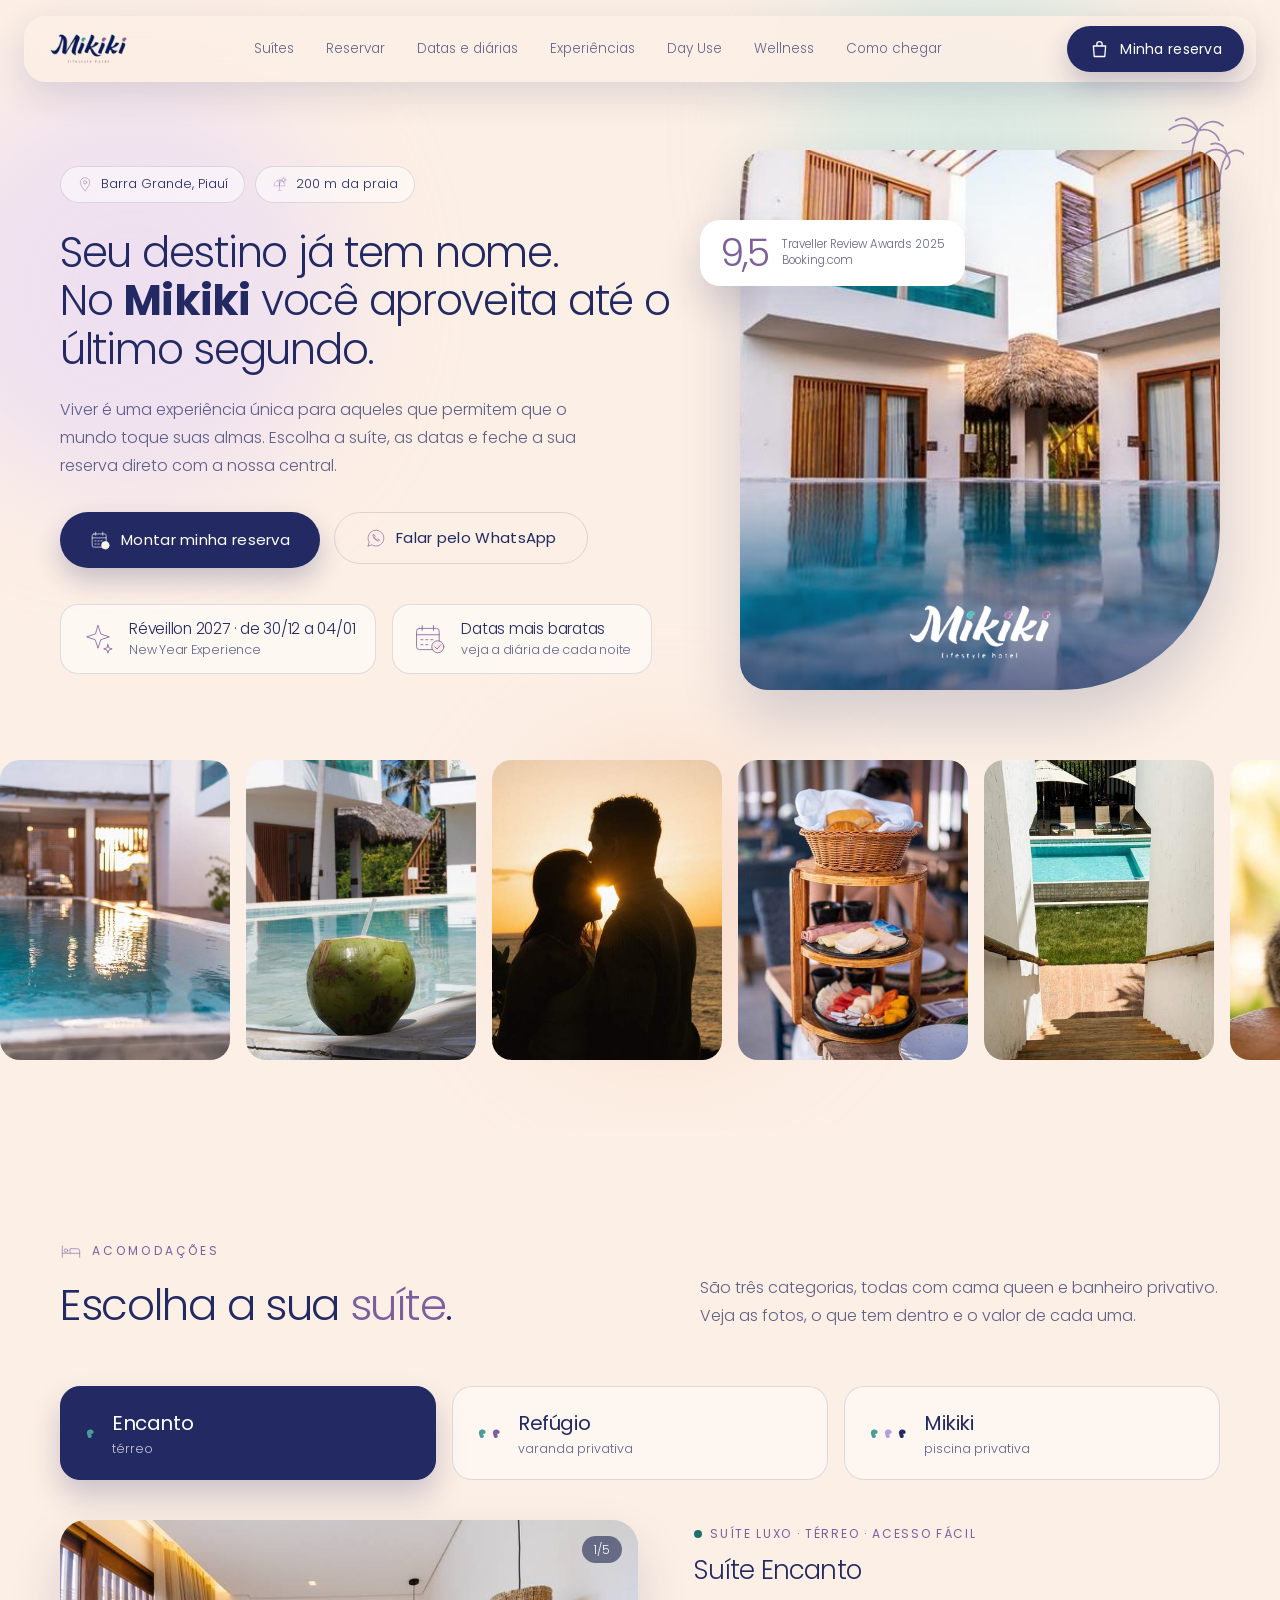
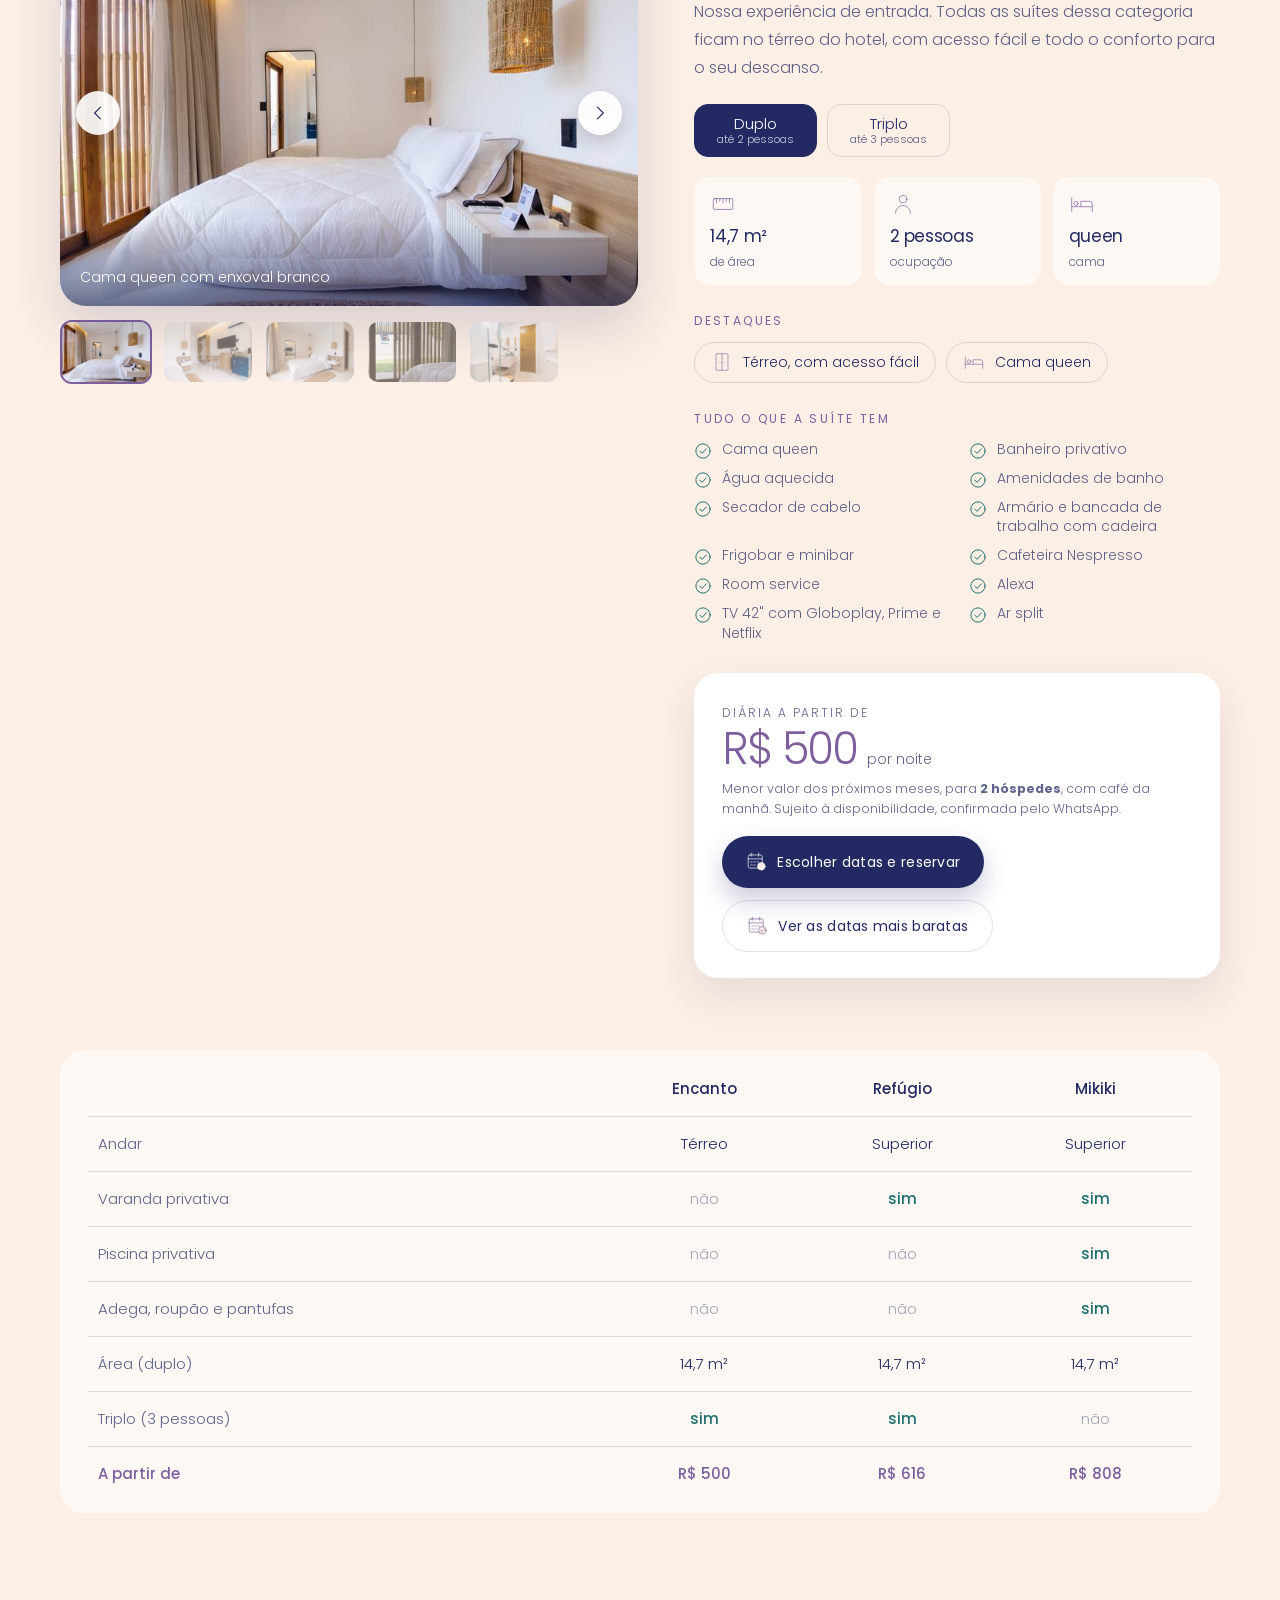
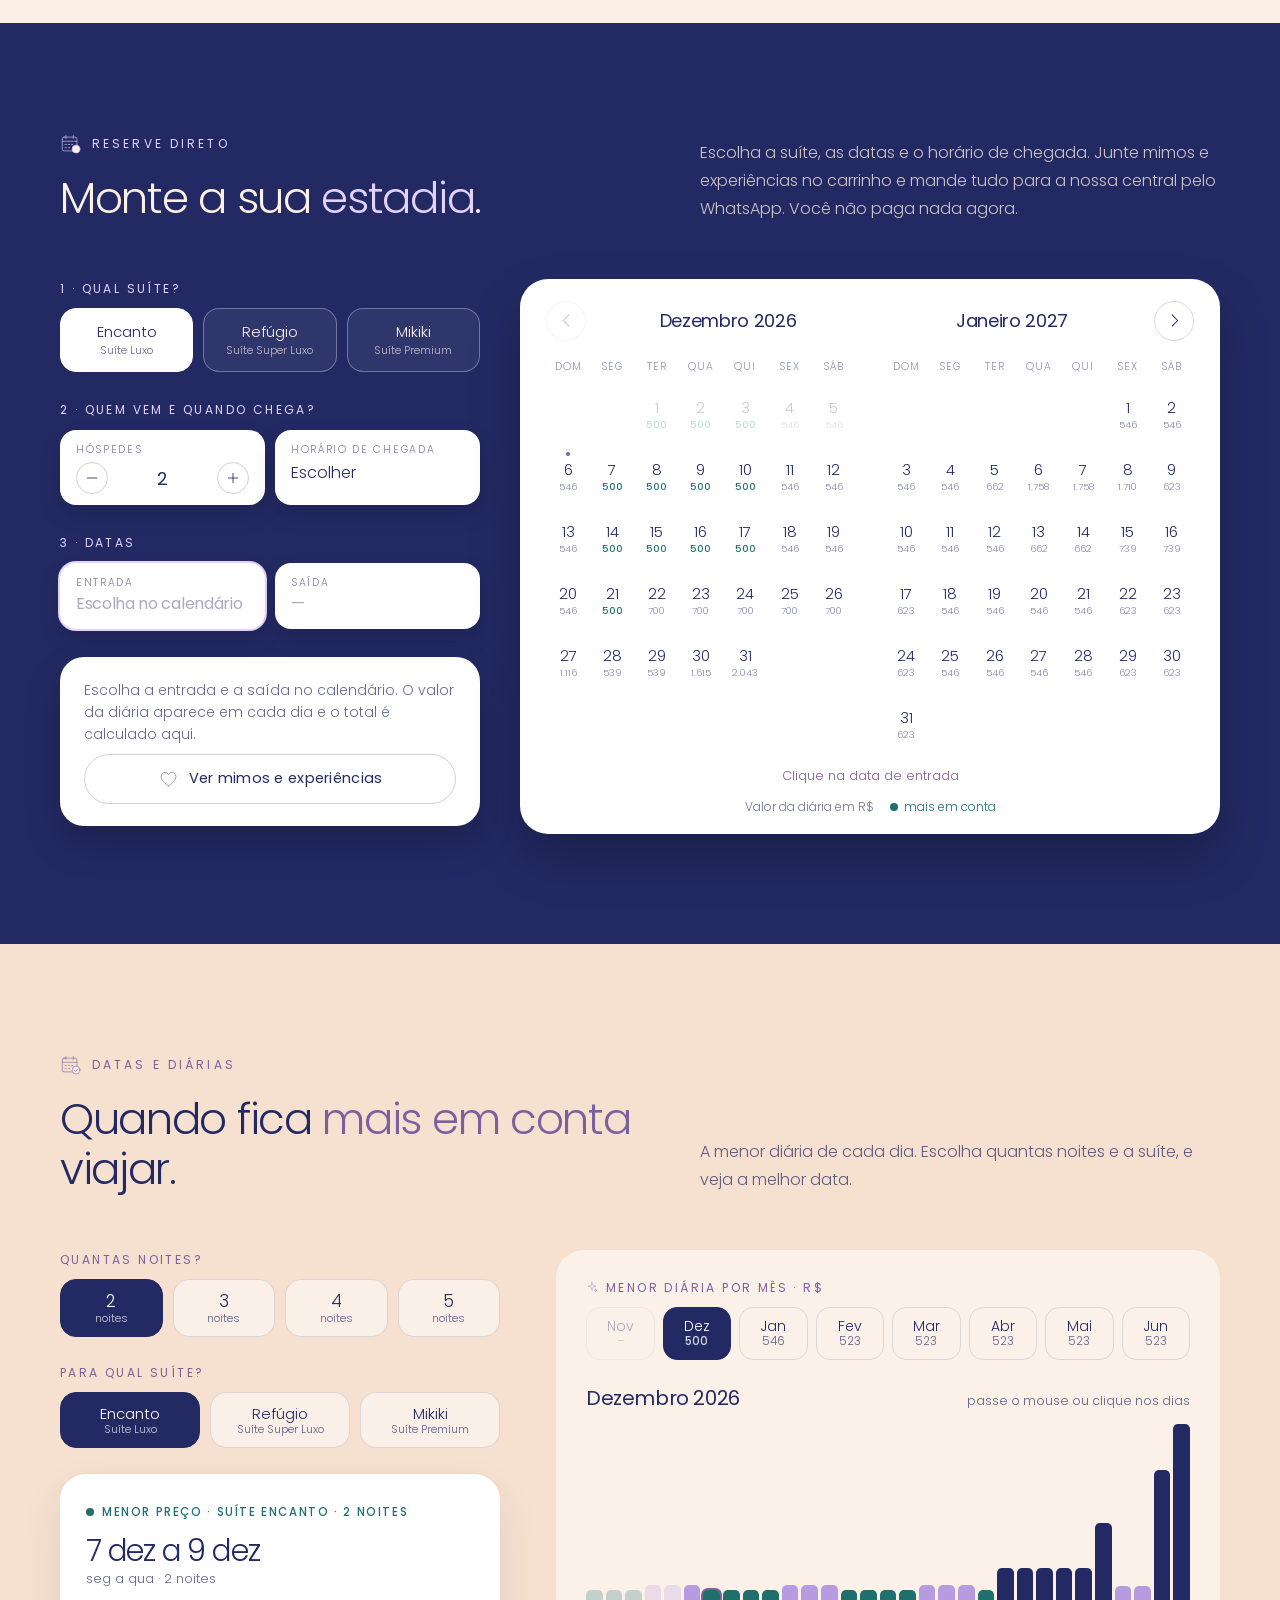
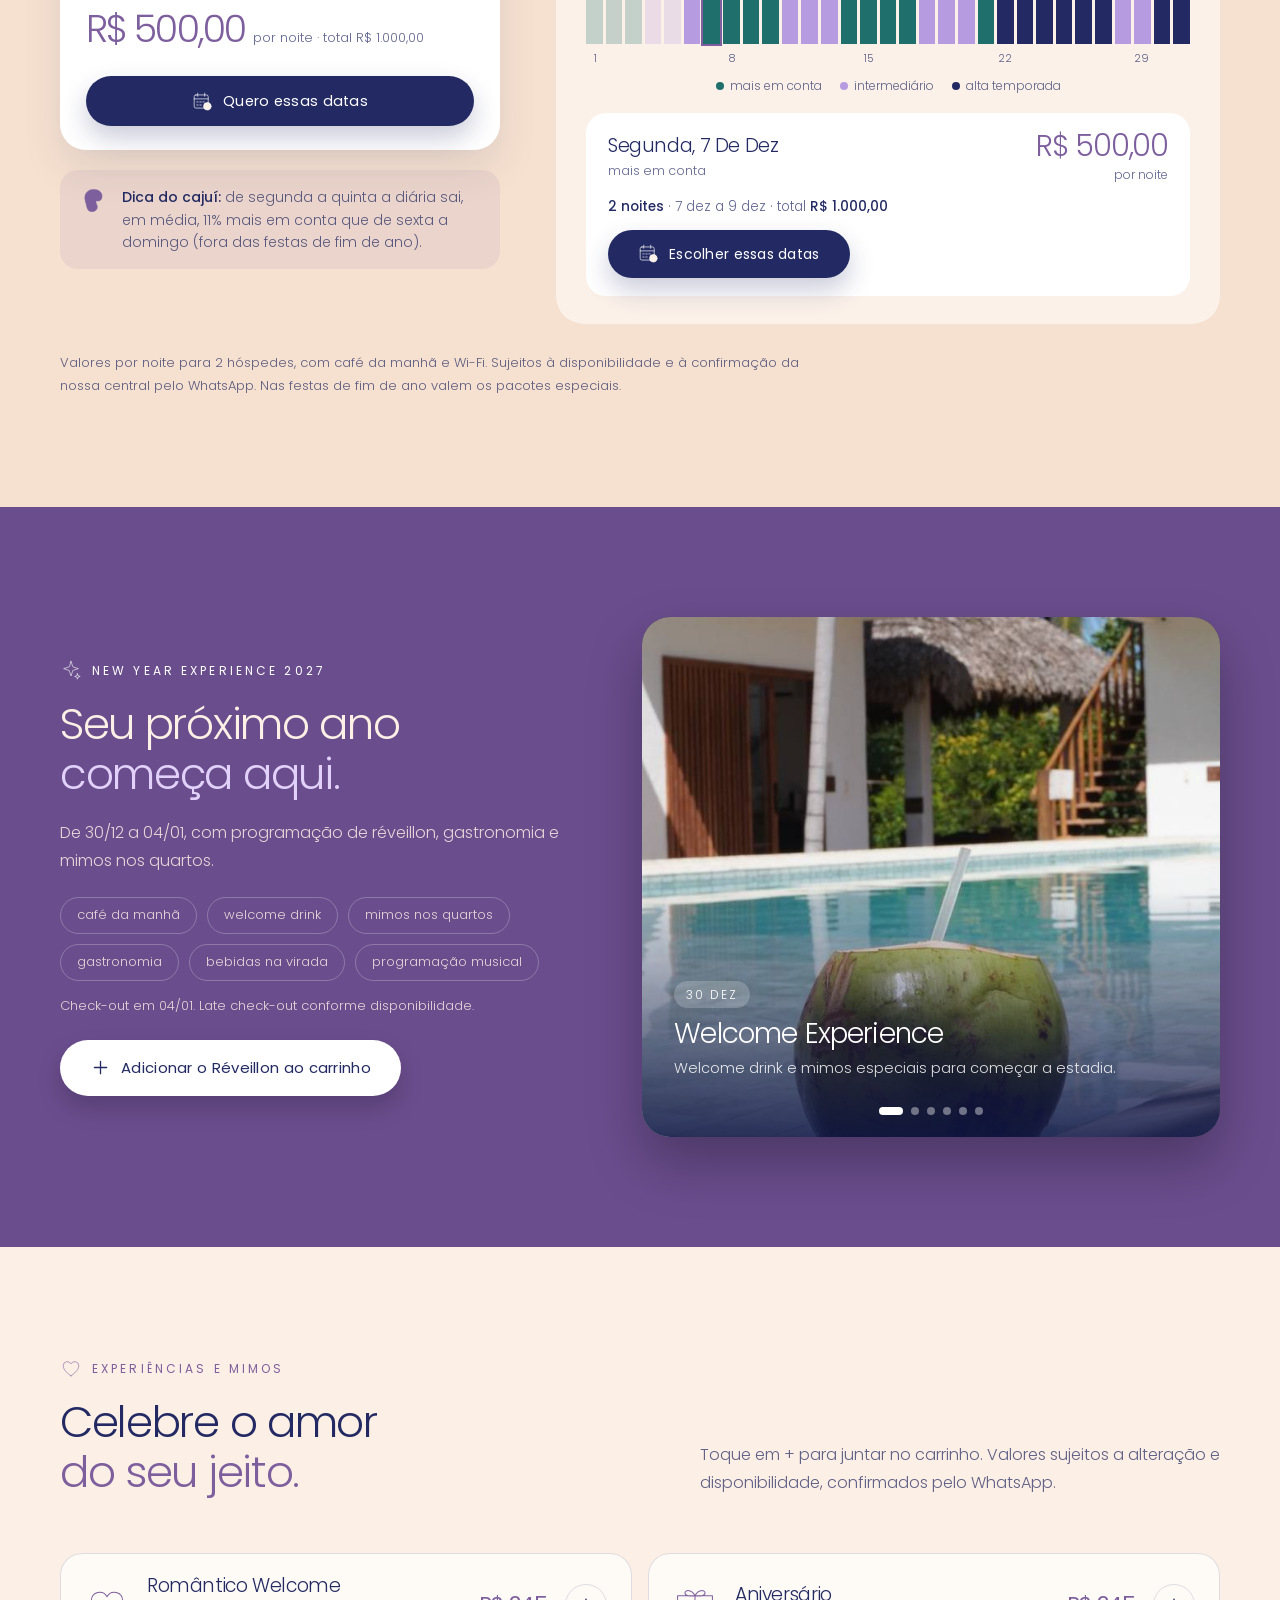
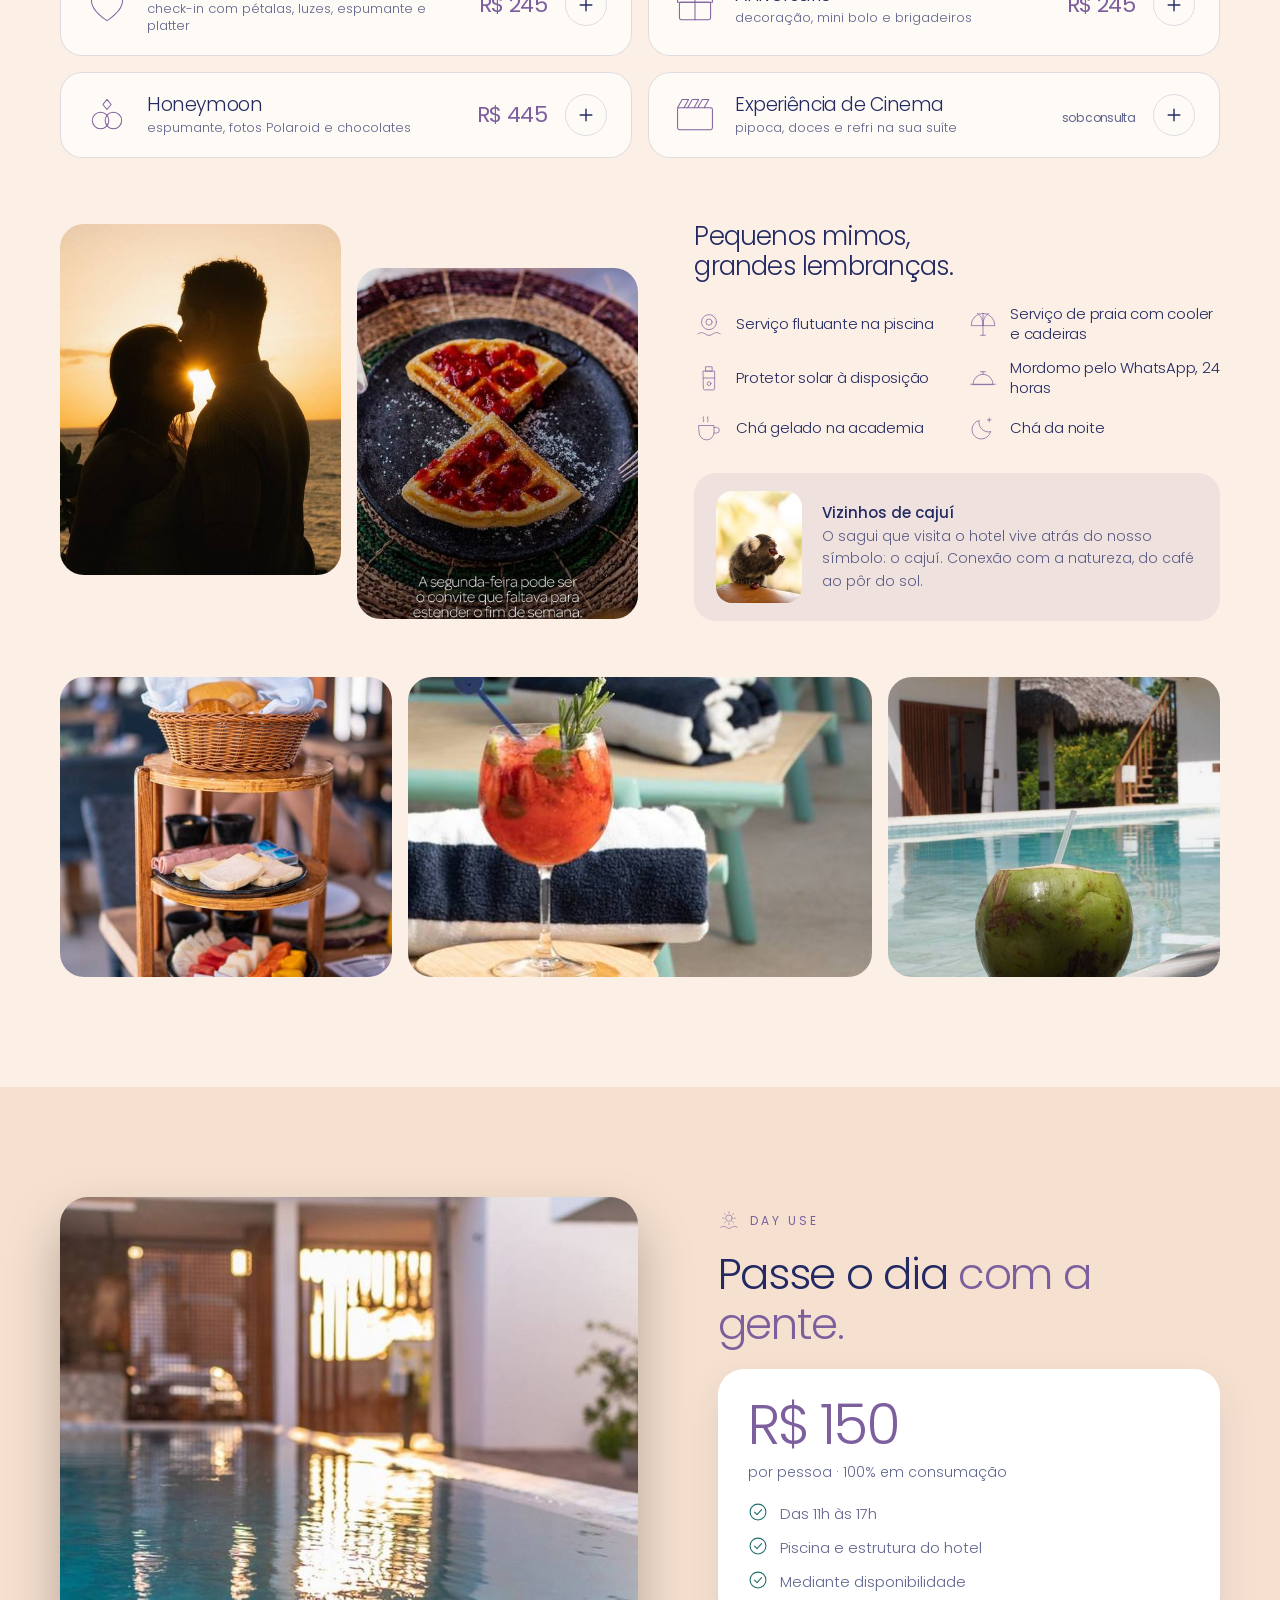
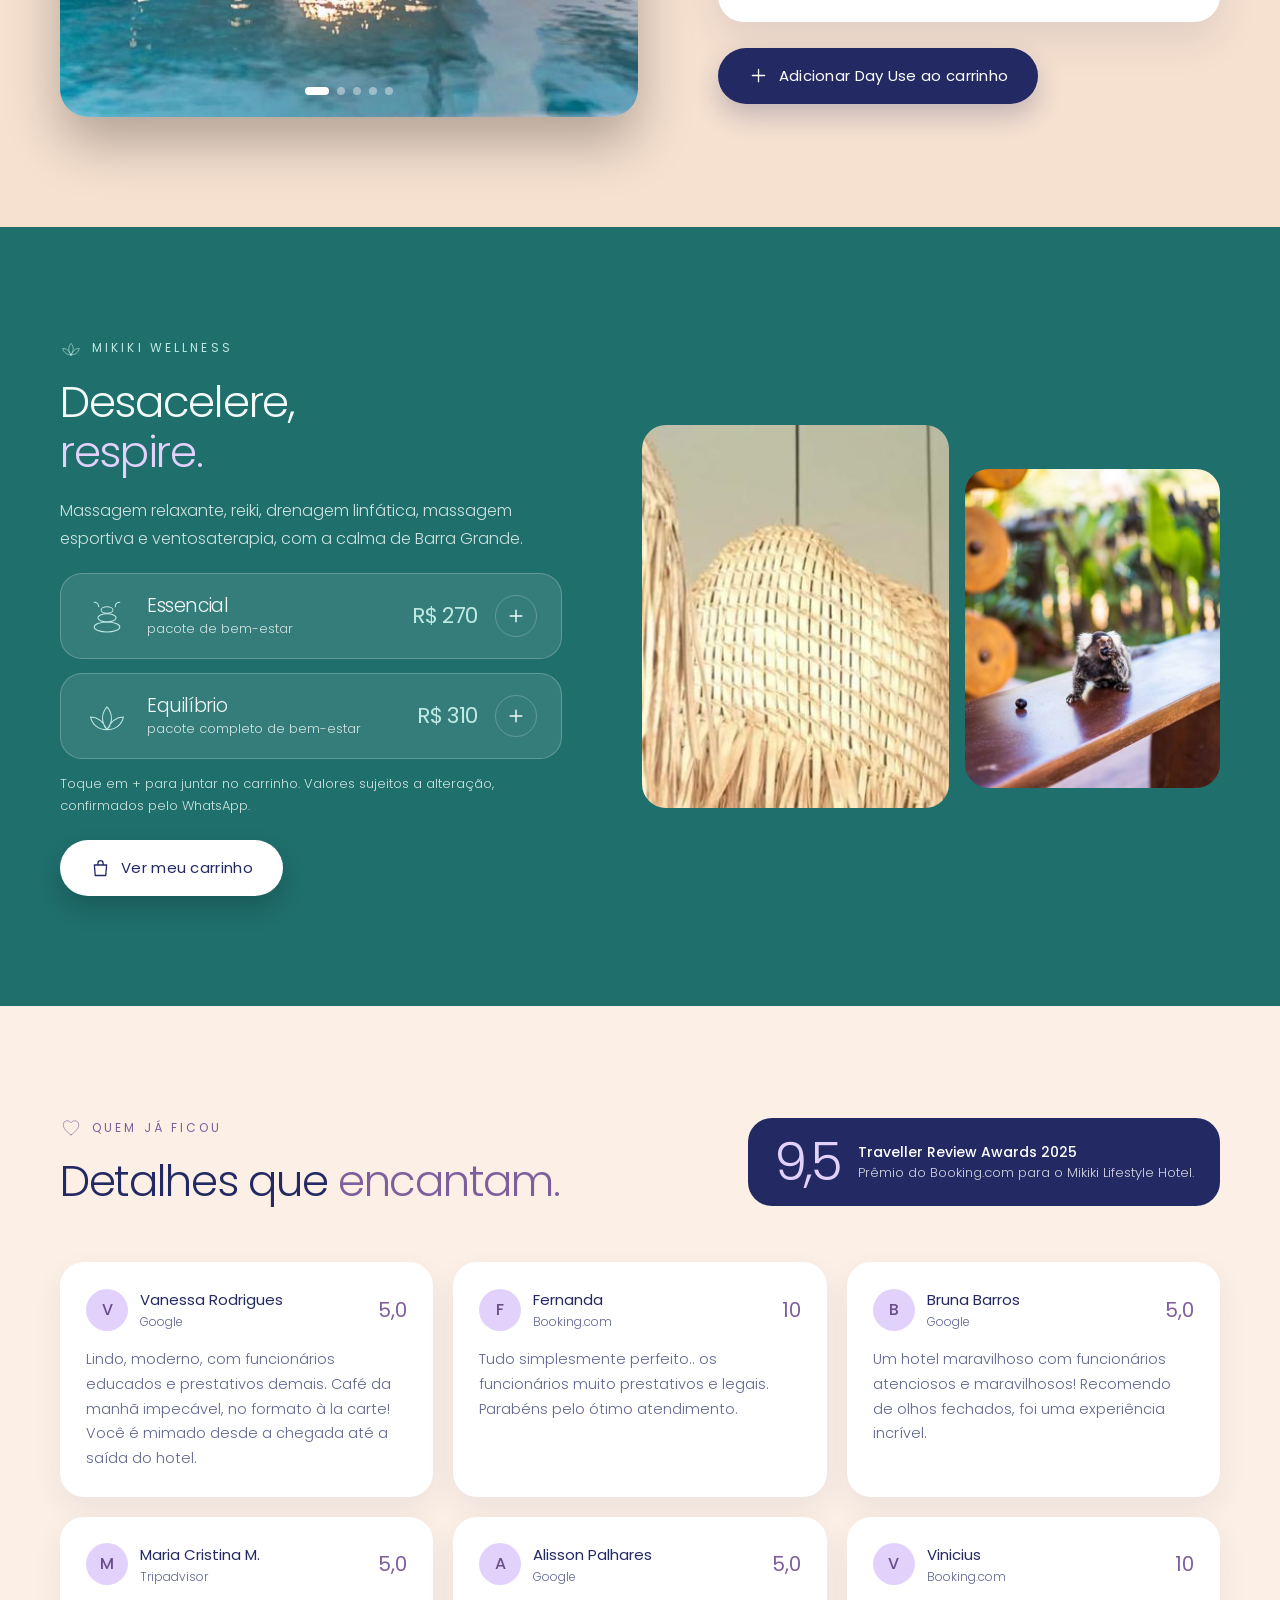
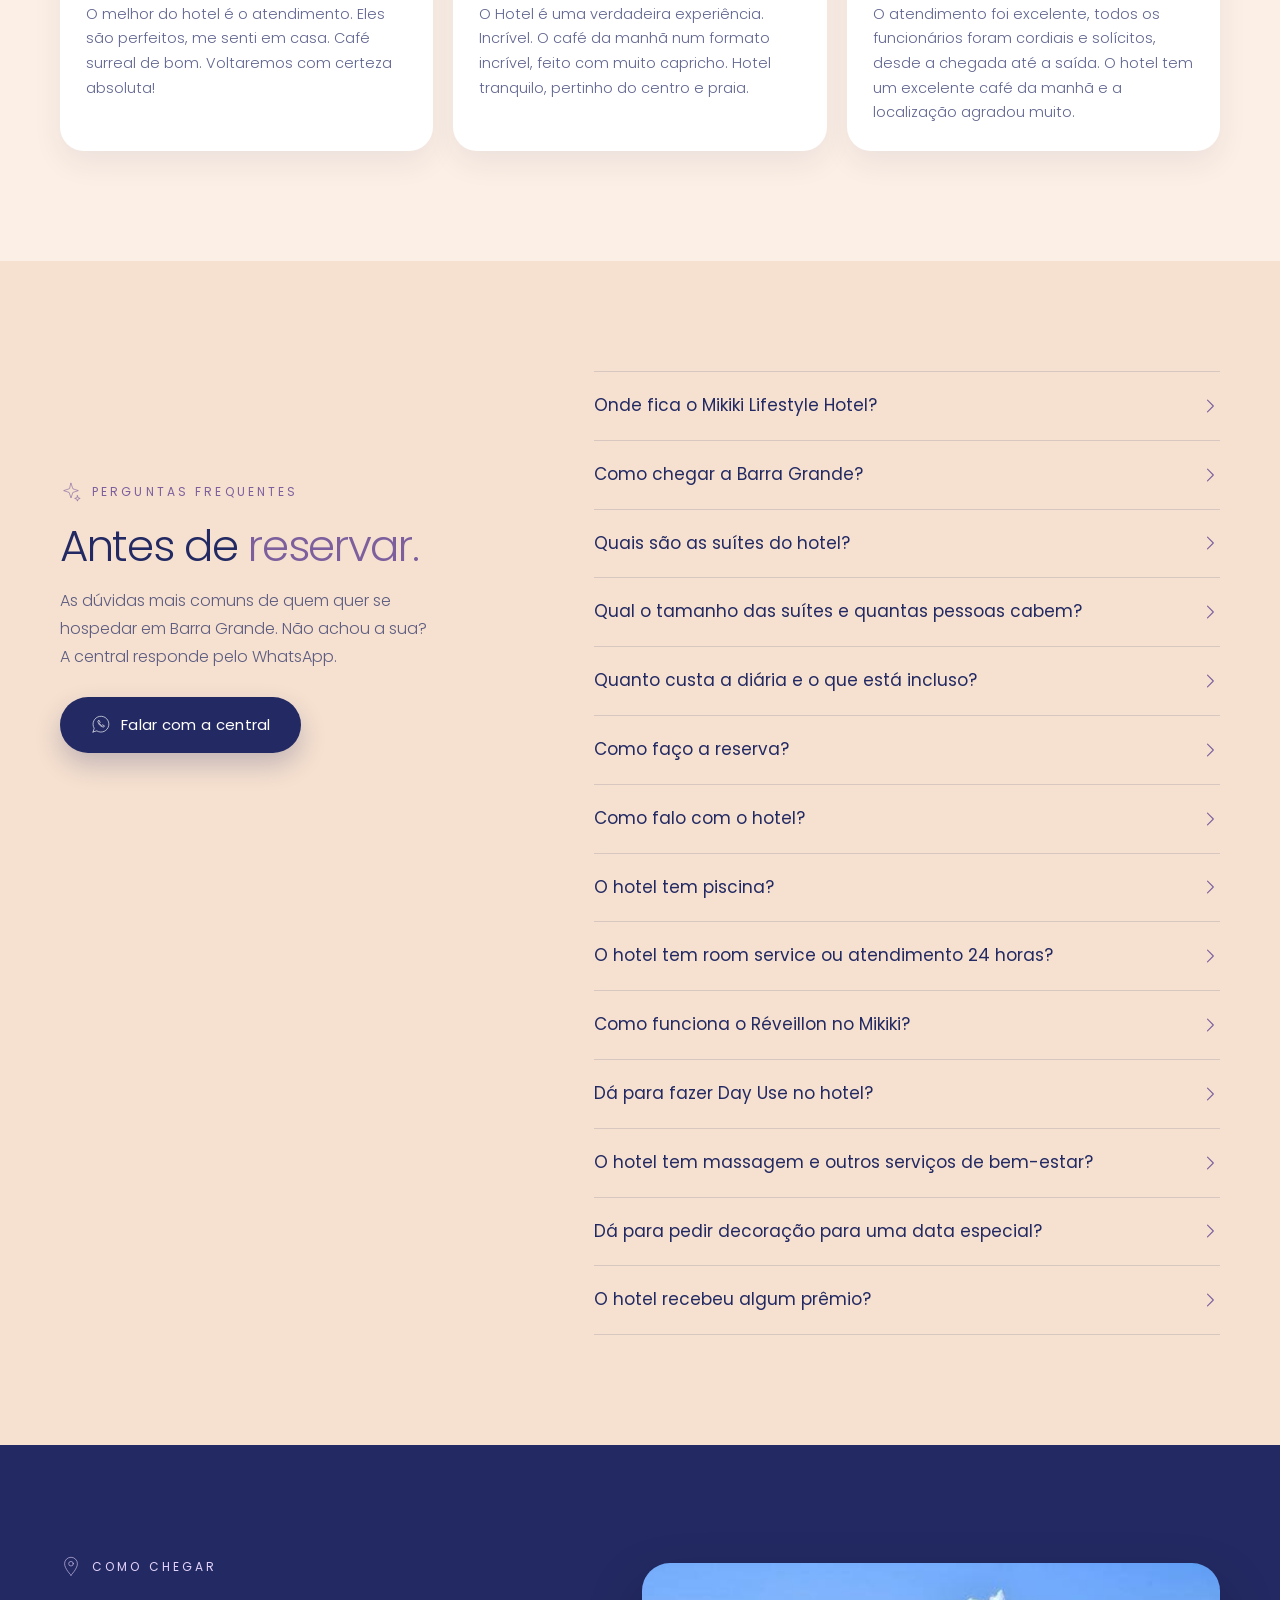
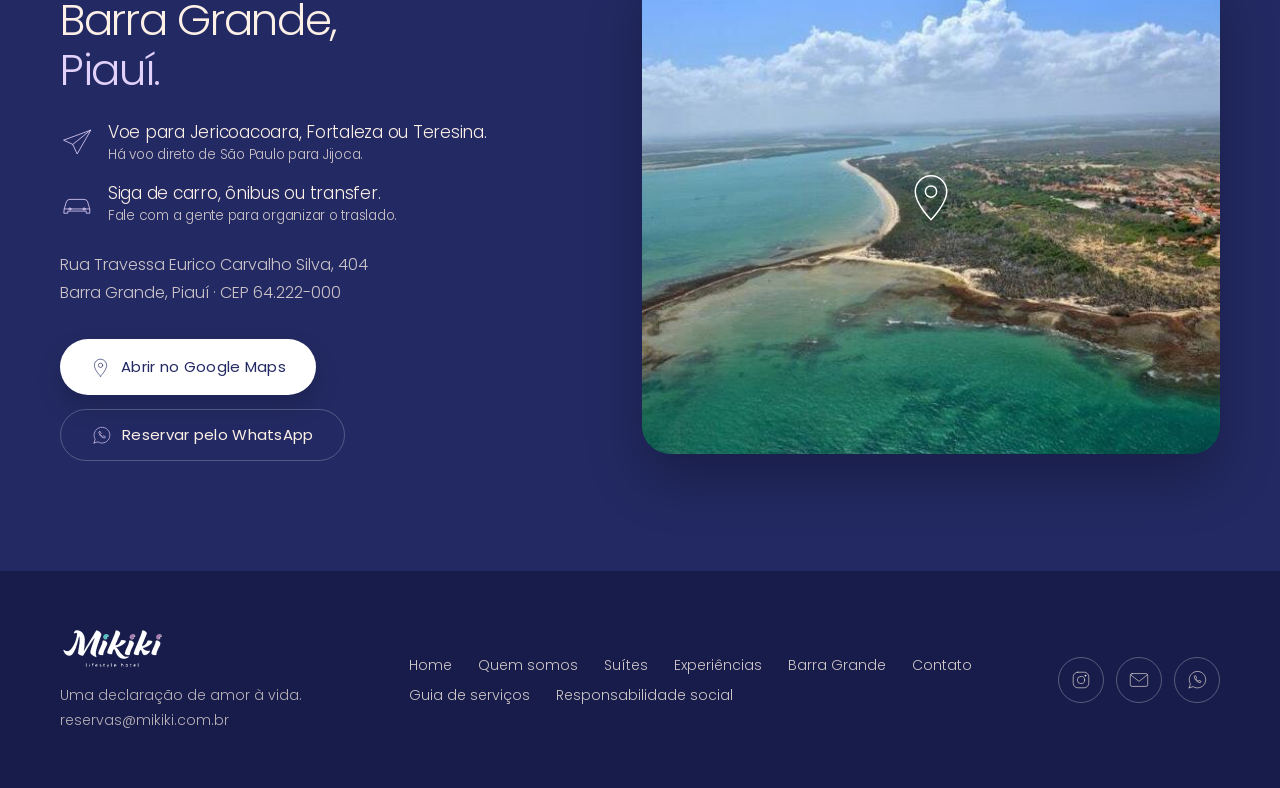
==== commit 562d199b: "Atualiza site Mikiki (index, CSS, robots, sitemap, llms) Co-Authored-By: Claude Sonnet 5.5 <noreply@" ====
--- a/index.html
+++ b/index.html
@@ -3,20 +3,753 @@
 <head>
 <meta charset="utf-8">
 <meta name="viewport" content="width=device-width,initial-scale=1">
-<title>Mikiki Lifestyle Hotel · Barra Grande, Piauí</title>
-<meta name="description" content="Hotel em Barra Grande, Piauí, a 200 m da praia. Escolha a suíte, as datas e monte a sua reserva direto com a nossa central pelo WhatsApp.">
+<title>Mikiki Lifestyle Hotel · Hotel em Barra Grande, Piauí</title>
+<meta name="description" content="Mikiki Lifestyle Hotel: hotel em Barra Grande, Piauí, a 200 m da praia. Suítes Encanto, Refúgio e Mikiki com café da manhã e piscina. Reserva direta pelo WhatsApp.">
+<meta name="robots" content="index,follow,max-image-preview:large,max-snippet:-1">
+<link rel="canonical" href="https://mikiki-hotel.github.io/">
 <meta name="theme-color" content="#fcefe5">
-<meta property="og:title" content="Mikiki Lifestyle Hotel · Barra Grande, Piauí">
-<meta property="og:description" content="Escolha a suíte, as datas e monte a sua reserva pelo WhatsApp.">
 <meta property="og:type" content="website">
+<meta property="og:locale" content="pt_BR">
+<meta property="og:site_name" content="Mikiki Lifestyle Hotel">
+<meta property="og:title" content="Mikiki Lifestyle Hotel · Hotel em Barra Grande, Piauí">
+<meta property="og:description" content="Mikiki Lifestyle Hotel: hotel em Barra Grande, Piauí, a 200 m da praia. Suítes Encanto, Refúgio e Mikiki com café da manhã e piscina. Reserva direta pelo WhatsApp.">
+<meta property="og:url" content="https://mikiki-hotel.github.io/">
+<meta property="og:image" content="https://mikiki-hotel.github.io/h0.jpg">
+<meta name="twitter:card" content="summary_large_image">
 <link rel="preload" href="poppins-300.woff2" as="font" type="font/woff2" crossorigin>
 <link rel="preload" href="poppins-400.woff2" as="font" type="font/woff2" crossorigin>
-<style>html{background:#fcefe5}body{margin:0;background:#fcefe5}</style>
+<script>document.documentElement.className='js'</script>
+<style>html{background:#fcefe5}body{margin:0;background:#fcefe5}
+#static-snapshot{font-family:system-ui,-apple-system,sans-serif;color:#232a63;max-width:820px;margin:0 auto;padding:28px 20px 60px;line-height:1.65}
+#static-snapshot h1{font-weight:300;font-size:30px;line-height:1.2;margin:0 0 14px}#static-snapshot h2{font-weight:400;font-size:22px;margin:34px 0 8px}#static-snapshot h3{font-weight:500;font-size:16px;margin:22px 0 6px}
+#static-snapshot img{max-width:100%;height:auto;border-radius:14px;margin:10px 0}#static-snapshot a{color:#6a4d8d}
+.js #static-snapshot{display:none}</style>
+<script type="application/ld+json">
+{
+ "@context": "https://schema.org",
+ "@graph": [
+  {
+   "@type": "WebSite",
+   "@id": "https://mikiki-hotel.github.io/#website",
+   "url": "https://mikiki-hotel.github.io/",
+   "name": "Mikiki Lifestyle Hotel",
+   "inLanguage": "pt-BR",
+   "publisher": {
+    "@id": "https://mikiki-hotel.github.io/#hotel"
+   }
+  },
+  {
+   "@type": "WebPage",
+   "@id": "https://mikiki-hotel.github.io/#webpage",
+   "url": "https://mikiki-hotel.github.io/",
+   "name": "Mikiki Lifestyle Hotel · Hotel em Barra Grande, Piauí",
+   "description": "Mikiki Lifestyle Hotel: hotel em Barra Grande, Piauí, a 200 m da praia. Suítes Encanto, Refúgio e Mikiki com café da manhã e piscina. Reserva direta pelo WhatsApp.",
+   "inLanguage": "pt-BR",
+   "isPartOf": {
+    "@id": "https://mikiki-hotel.github.io/#website"
+   },
+   "about": {
+    "@id": "https://mikiki-hotel.github.io/#hotel"
+   },
+   "primaryImageOfPage": {
+    "@type": "ImageObject",
+    "url": "https://mikiki-hotel.github.io/h0.jpg"
+   }
+  },
+  {
+   "@type": "Hotel",
+   "@id": "https://mikiki-hotel.github.io/#hotel",
+   "name": "Mikiki Lifestyle Hotel",
+   "alternateName": [
+    "Mikiki",
+    "Mikiki Hotel"
+   ],
+   "slogan": "Uma declaração de amor à vida.",
+   "description": "Hotel em Barra Grande, Piauí, a 200 m da praia, com três categorias de suíte (Encanto, Refúgio e Mikiki), café da manhã incluso nas diárias, piscina, Day Use e Wellness.",
+   "url": "https://mikiki-hotel.github.io/",
+   "logo": {
+    "@type": "ImageObject",
+    "url": "https://mikiki-hotel.github.io/logo-navy.png"
+   },
+   "image": [
+    "https://mikiki-hotel.github.io/h0.jpg",
+    "https://mikiki-hotel.github.io/suite0.jpg",
+    "https://mikiki-hotel.github.io/suite5.jpg",
+    "https://mikiki-hotel.github.io/suite11.jpg"
+   ],
+   "telephone": "+5586999426066",
+   "email": "reservas@mikiki.com.br",
+   "address": {
+    "@type": "PostalAddress",
+    "streetAddress": "Rua Travessa Eurico Carvalho Silva, 404",
+    "addressLocality": "Cajueiro da Praia",
+    "addressRegion": "PI",
+    "postalCode": "64222-000",
+    "addressCountry": "BR"
+   },
+   "geo": {
+    "@type": "GeoCoordinates",
+    "latitude": -2.9100522,
+    "longitude": -41.4065898
+   },
+   "hasMap": "https://goo.gl/maps/ivREm6mHMSvs5neB9",
+   "areaServed": {
+    "@type": "Place",
+    "name": "Barra Grande, Cajueiro da Praia, Piauí"
+   },
+   "priceRange": "A partir de R$ 500 por noite",
+   "award": "Traveller Review Awards 2025 (Booking.com)",
+   "knowsLanguage": "pt-BR",
+   "inLanguage": "pt-BR",
+   "amenityFeature": [
+    {
+     "@type": "LocationFeatureSpecification",
+     "name": "Piscina",
+     "value": true
+    },
+    {
+     "@type": "LocationFeatureSpecification",
+     "name": "Café da manhã incluso",
+     "value": true
+    },
+    {
+     "@type": "LocationFeatureSpecification",
+     "name": "Wi-Fi",
+     "value": true
+    },
+    {
+     "@type": "LocationFeatureSpecification",
+     "name": "Room service",
+     "value": true
+    },
+    {
+     "@type": "LocationFeatureSpecification",
+     "name": "Mordomo pelo WhatsApp 24 horas",
+     "value": true
+    }
+   ],
+   "contactPoint": [
+    {
+     "@type": "ContactPoint",
+     "contactType": "reservations",
+     "telephone": "+5586999426066",
+     "email": "reservas@mikiki.com.br",
+     "availableLanguage": "pt-BR"
+    }
+   ],
+   "sameAs": [
+    "https://www.instagram.com/mikiki.hotel/",
+    "https://mikiki.com.br/",
+    "https://goo.gl/maps/ivREm6mHMSvs5neB9"
+   ],
+   "containsPlace": [
+    {
+     "@type": "HotelRoom",
+     "@id": "https://mikiki-hotel.github.io/#encanto",
+     "name": "Suíte Encanto (Suíte Luxo)",
+     "description": "Nossa experiência de entrada. Fica no térreo do hotel, com acesso fácil, cama queen e banheiro privativo.",
+     "image": [
+      "https://mikiki-hotel.github.io/suite0.jpg",
+      "https://mikiki-hotel.github.io/suite1.jpg"
+     ],
+     "occupancy": {
+      "@type": "QuantitativeValue",
+      "minValue": 1,
+      "maxValue": 3,
+      "unitText": "hóspedes"
+     },
+     "floorSize": {
+      "@type": "QuantitativeValue",
+      "value": 14.7,
+      "unitCode": "MTK"
+     },
+     "bed": {
+      "@type": "BedDetails",
+      "numberOfBeds": 1,
+      "typeOfBed": "Cama queen"
+     },
+     "amenityFeature": [
+      {
+       "@type": "LocationFeatureSpecification",
+       "name": "Cama queen",
+       "value": true
+      },
+      {
+       "@type": "LocationFeatureSpecification",
+       "name": "Banheiro privativo",
+       "value": true
+      },
+      {
+       "@type": "LocationFeatureSpecification",
+       "name": "Água aquecida",
+       "value": true
+      },
+      {
+       "@type": "LocationFeatureSpecification",
+       "name": "Amenidades de banho",
+       "value": true
+      },
+      {
+       "@type": "LocationFeatureSpecification",
+       "name": "Alexa",
+       "value": true
+      },
+      {
+       "@type": "LocationFeatureSpecification",
+       "name": "Secador de cabelo",
+       "value": true
+      },
+      {
+       "@type": "LocationFeatureSpecification",
+       "name": "Armário e bancada de trabalho com cadeira",
+       "value": true
+      },
+      {
+       "@type": "LocationFeatureSpecification",
+       "name": "Frigobar e minibar",
+       "value": true
+      },
+      {
+       "@type": "LocationFeatureSpecification",
+       "name": "Cafeteira Nespresso",
+       "value": true
+      },
+      {
+       "@type": "LocationFeatureSpecification",
+       "name": "Room service",
+       "value": true
+      },
+      {
+       "@type": "LocationFeatureSpecification",
+       "name": "TV 42\" com Globoplay, Prime e Netflix",
+       "value": true
+      },
+      {
+       "@type": "LocationFeatureSpecification",
+       "name": "Ar split",
+       "value": true
+      },
+      {
+       "@type": "LocationFeatureSpecification",
+       "name": "Térreo, com acesso fácil",
+       "value": true
+      },
+      {
+       "@type": "LocationFeatureSpecification",
+       "name": "Cama queen",
+       "value": true
+      }
+     ]
+    },
+    {
+     "@type": "HotelRoom",
+     "@id": "https://mikiki-hotel.github.io/#refugio",
+     "name": "Suíte Refúgio (Suíte Super Luxo)",
+     "description": "Nossa experiência intermediária. Fica no andar superior e tem varanda privativa para o café da manhã, o pôr do sol e o tempo a dois.",
+     "image": [
+      "https://mikiki-hotel.github.io/suite5.jpg",
+      "https://mikiki-hotel.github.io/suite6.jpg"
+     ],
+     "occupancy": {
+      "@type": "QuantitativeValue",
+      "minValue": 1,
+      "maxValue": 3,
+      "unitText": "hóspedes"
+     },
+     "floorSize": {
+      "@type": "QuantitativeValue",
+      "value": 14.7,
+      "unitCode": "MTK"
+     },
+     "bed": {
+      "@type": "BedDetails",
+      "numberOfBeds": 1,
+      "typeOfBed": "Cama queen"
+     },
+     "amenityFeature": [
+      {
+       "@type": "LocationFeatureSpecification",
+       "name": "Cama queen",
+       "value": true
+      },
+      {
+       "@type": "LocationFeatureSpecification",
+       "name": "Banheiro privativo",
+       "value": true
+      },
+      {
+       "@type": "LocationFeatureSpecification",
+       "name": "Água aquecida",
+       "value": true
+      },
+      {
+       "@type": "LocationFeatureSpecification",
+       "name": "Amenidades de banho",
+       "value": true
+      },
+      {
+       "@type": "LocationFeatureSpecification",
+       "name": "Alexa",
+       "value": true
+      },
+      {
+       "@type": "LocationFeatureSpecification",
+       "name": "Secador de cabelo",
+       "value": true
+      },
+      {
+       "@type": "LocationFeatureSpecification",
+       "name": "Armário e bancada de trabalho com cadeira",
+       "value": true
+      },
+      {
+       "@type": "LocationFeatureSpecification",
+       "name": "Frigobar e minibar",
+       "value": true
+      },
+      {
+       "@type": "LocationFeatureSpecification",
+       "name": "Cafeteira Nespresso",
+       "value": true
+      },
+      {
+       "@type": "LocationFeatureSpecification",
+       "name": "Room service",
+       "value": true
+      },
+      {
+       "@type": "LocationFeatureSpecification",
+       "name": "TV 42\" com Globoplay, Prime e Netflix",
+       "value": true
+      },
+      {
+       "@type": "LocationFeatureSpecification",
+       "name": "Ar split",
+       "value": true
+      },
+      {
+       "@type": "LocationFeatureSpecification",
+       "name": "Varanda privativa",
+       "value": true
+      },
+      {
+       "@type": "LocationFeatureSpecification",
+       "name": "Cama queen",
+       "value": true
+      }
+     ]
+    },
+    {
+     "@type": "HotelRoom",
+     "@id": "https://mikiki-hotel.github.io/#mikiki",
+     "name": "Suíte Mikiki (Suíte Premium)",
+     "description": "Nossa experiência de maior valor agregado. Fica no andar superior, com piscina privativa na varanda e vista panorâmica do hotel.",
+     "image": [
+      "https://mikiki-hotel.github.io/suite11.jpg",
+      "https://mikiki-hotel.github.io/suite12.jpg"
+     ],
+     "occupancy": {
+      "@type": "QuantitativeValue",
+      "minValue": 1,
+      "maxValue": 2,
+      "unitText": "hóspedes"
+     },
+     "floorSize": {
+      "@type": "QuantitativeValue",
+      "value": 14.7,
+      "unitCode": "MTK"
+     },
+     "bed": {
+      "@type": "BedDetails",
+      "numberOfBeds": 1,
+      "typeOfBed": "Cama queen"
+     },
+     "amenityFeature": [
+      {
+       "@type": "LocationFeatureSpecification",
+       "name": "Cama queen",
+       "value": true
+      },
+      {
+       "@type": "LocationFeatureSpecification",
+       "name": "Banheiro privativo",
+       "value": true
+      },
+      {
+       "@type": "LocationFeatureSpecification",
+       "name": "Água aquecida",
+       "value": true
+      },
+      {
+       "@type": "LocationFeatureSpecification",
+       "name": "Amenidades de banho",
+       "value": true
+      },
+      {
+       "@type": "LocationFeatureSpecification",
+       "name": "Alexa com iluminação inteligente",
+       "value": true
+      },
+      {
+       "@type": "LocationFeatureSpecification",
+       "name": "Secador de cabelo",
+       "value": true
+      },
+      {
+       "@type": "LocationFeatureSpecification",
+       "name": "Armário e bancada de trabalho com cadeira",
+       "value": true
+      },
+      {
+       "@type": "LocationFeatureSpecification",
+       "name": "Frigobar e minibar",
+       "value": true
+      },
+      {
+       "@type": "LocationFeatureSpecification",
+       "name": "Cafeteira Nespresso",
+       "value": true
+      },
+      {
+       "@type": "LocationFeatureSpecification",
+       "name": "Room service",
+       "value": true
+      },
+      {
+       "@type": "LocationFeatureSpecification",
+       "name": "TV 42\" com Globoplay, Prime e Netflix",
+       "value": true
+      },
+      {
+       "@type": "LocationFeatureSpecification",
+       "name": "Ar split",
+       "value": true
+      },
+      {
+       "@type": "LocationFeatureSpecification",
+       "name": "Piscina privativa na varanda",
+       "value": true
+      },
+      {
+       "@type": "LocationFeatureSpecification",
+       "name": "Vista panorâmica do hotel",
+       "value": true
+      },
+      {
+       "@type": "LocationFeatureSpecification",
+       "name": "Adega climatizada",
+       "value": true
+      },
+      {
+       "@type": "LocationFeatureSpecification",
+       "name": "Roupões e pantufas",
+       "value": true
+      }
+     ]
+    }
+   ],
+   "makesOffer": [
+    {
+     "@type": "Offer",
+     "name": "Suíte Encanto, duplo",
+     "itemOffered": {
+      "@id": "https://mikiki-hotel.github.io/#encanto"
+     },
+     "price": 500,
+     "priceCurrency": "BRL",
+     "url": "https://mikiki-hotel.github.io/#reservar",
+     "description": "Diária a partir de R$ 500 para 2 hóspedes, com café da manhã e Wi-Fi. Valor varia por data; consultado em 10/11/2026.",
+     "priceSpecification": {
+      "@type": "UnitPriceSpecification",
+      "price": 500,
+      "priceCurrency": "BRL",
+      "unitText": "noite"
+     },
+     "seller": {
+      "@id": "https://mikiki-hotel.github.io/#hotel"
+     }
+    },
+    {
+     "@type": "Offer",
+     "name": "Suíte Encanto, triplo",
+     "itemOffered": {
+      "@id": "https://mikiki-hotel.github.io/#encanto"
+     },
+     "price": 539,
+     "priceCurrency": "BRL",
+     "url": "https://mikiki-hotel.github.io/#reservar",
+     "description": "Diária a partir de R$ 539 para 3 hóspedes, com café da manhã e Wi-Fi. Valor varia por data; consultado em 10/11/2026.",
+     "priceSpecification": {
+      "@type": "UnitPriceSpecification",
+      "price": 539,
+      "priceCurrency": "BRL",
+      "unitText": "noite"
+     },
+     "seller": {
+      "@id": "https://mikiki-hotel.github.io/#hotel"
+     }
+    },
+    {
+     "@type": "Offer",
+     "name": "Suíte Refúgio, duplo",
+     "itemOffered": {
+      "@id": "https://mikiki-hotel.github.io/#refugio"
+     },
+     "price": 616,
+     "priceCurrency": "BRL",
+     "url": "https://mikiki-hotel.github.io/#reservar",
+     "description": "Diária a partir de R$ 616 para 2 hóspedes, com café da manhã e Wi-Fi. Valor varia por data; consultado em 10/11/2026.",
+     "priceSpecification": {
+      "@type": "UnitPriceSpecification",
+      "price": 616,
+      "priceCurrency": "BRL",
+      "unitText": "noite"
+     },
+     "seller": {
+      "@id": "https://mikiki-hotel.github.io/#hotel"
+     }
+    },
+    {
+     "@type": "Offer",
+     "name": "Suíte Refúgio, triplo",
+     "itemOffered": {
+      "@id": "https://mikiki-hotel.github.io/#refugio"
+     },
+     "price": 654,
+     "priceCurrency": "BRL",
+     "url": "https://mikiki-hotel.github.io/#reservar",
+     "description": "Diária a partir de R$ 654 para 3 hóspedes, com café da manhã e Wi-Fi. Valor varia por data; consultado em 10/11/2026.",
+     "priceSpecification": {
+      "@type": "UnitPriceSpecification",
+      "price": 654,
+      "priceCurrency": "BRL",
+      "unitText": "noite"
+     },
+     "seller": {
+      "@id": "https://mikiki-hotel.github.io/#hotel"
+     }
+    },
+    {
+     "@type": "Offer",
+     "name": "Suíte Mikiki, duplo",
+     "itemOffered": {
+      "@id": "https://mikiki-hotel.github.io/#mikiki"
+     },
+     "price": 808,
+     "priceCurrency": "BRL",
+     "url": "https://mikiki-hotel.github.io/#reservar",
+     "description": "Diária a partir de R$ 808 para 2 hóspedes, com café da manhã e Wi-Fi. Valor varia por data; consultado em 10/11/2026.",
+     "priceSpecification": {
+      "@type": "UnitPriceSpecification",
+      "price": 808,
+      "priceCurrency": "BRL",
+      "unitText": "noite"
+     },
+     "seller": {
+      "@id": "https://mikiki-hotel.github.io/#hotel"
+     }
+    },
+    {
+     "@type": "Offer",
+     "name": "Day Use Mikiki",
+     "price": 150,
+     "priceCurrency": "BRL",
+     "url": "https://mikiki-hotel.github.io/#reservar",
+     "itemOffered": {
+      "@type": "Service",
+      "name": "Day Use Mikiki",
+      "description": "Das 11h às 17h, com piscina e estrutura do hotel, 100% em consumação, por pessoa, mediante disponibilidade.",
+      "provider": {
+       "@id": "https://mikiki-hotel.github.io/#hotel"
+      }
+     },
+     "seller": {
+      "@id": "https://mikiki-hotel.github.io/#hotel"
+     }
+    },
+    {
+     "@type": "Offer",
+     "name": "Mikiki Wellness: pacote Essencial",
+     "price": 270,
+     "priceCurrency": "BRL",
+     "url": "https://mikiki-hotel.github.io/#reservar",
+     "itemOffered": {
+      "@type": "Service",
+      "name": "Mikiki Wellness: pacote Essencial",
+      "description": "Pacote de bem-estar com massagem relaxante, reiki, drenagem linfática, massagem esportiva e ventosaterapia.",
+      "provider": {
+       "@id": "https://mikiki-hotel.github.io/#hotel"
+      }
+     },
+     "seller": {
+      "@id": "https://mikiki-hotel.github.io/#hotel"
+     }
+    },
+    {
+     "@type": "Offer",
+     "name": "Mikiki Wellness: pacote Equilíbrio",
+     "price": 310,
+     "priceCurrency": "BRL",
+     "url": "https://mikiki-hotel.github.io/#reservar",
+     "itemOffered": {
+      "@type": "Service",
+      "name": "Mikiki Wellness: pacote Equilíbrio",
+      "description": "Pacote completo de bem-estar com massagem relaxante, reiki, drenagem linfática, massagem esportiva e ventosaterapia.",
+      "provider": {
+       "@id": "https://mikiki-hotel.github.io/#hotel"
+      }
+     },
+     "seller": {
+      "@id": "https://mikiki-hotel.github.io/#hotel"
+     }
+    }
+   ]
+  },
+  {
+   "@type": "FAQPage",
+   "@id": "https://mikiki-hotel.github.io/#faq",
+   "inLanguage": "pt-BR",
+   "mainEntity": [
+    {
+     "@type": "Question",
+     "name": "Onde fica o Mikiki Lifestyle Hotel?",
+     "acceptedAnswer": {
+      "@type": "Answer",
+      "text": "O Mikiki fica em Barra Grande, no Piauí (município de Cajueiro da Praia), a 200 m da praia. O endereço é Rua Travessa Eurico Carvalho Silva, 404, CEP 64.222-000."
+     }
+    },
+    {
+     "@type": "Question",
+     "name": "Como chegar a Barra Grande?",
+     "acceptedAnswer": {
+      "@type": "Answer",
+      "text": "Voe para Jericoacoara, Fortaleza ou Teresina; há voo direto de São Paulo para Jijoca. De lá, siga de carro, ônibus ou transfer. A central organiza o traslado pelo WhatsApp."
+     }
+    },
+    {
+     "@type": "Question",
+     "name": "Quais são as suítes do hotel?",
+     "acceptedAnswer": {
+      "@type": "Answer",
+      "text": "São três categorias, todas com cama queen e banheiro privativo: Encanto (Suíte Luxo, no térreo), Refúgio (Suíte Super Luxo, no andar superior, com varanda privativa) e Mikiki (Suíte Premium, no andar superior, com piscina privativa na varanda)."
+     }
+    },
+    {
+     "@type": "Question",
+     "name": "Qual o tamanho das suítes e quantas pessoas cabem?",
+     "acceptedAnswer": {
+      "@type": "Answer",
+      "text": "A suíte dupla tem 14,7 m² e acomoda até 2 pessoas. Encanto e Refúgio também têm a versão triplo, de 18 m², com cama queen e cama de solteiro, para até 3 pessoas. A Suíte Mikiki é só dupla."
+     }
+    },
+    {
+     "@type": "Question",
+     "name": "Quanto custa a diária e o que está incluso?",
+     "acceptedAnswer": {
+      "@type": "Answer",
+      "text": "O valor muda conforme a data e a suíte, e já inclui café da manhã e Wi-Fi. Escolha as datas no calendário de reserva para ver a diária de cada noite, ou fale com a central pelo WhatsApp."
+     }
+    },
+    {
+     "@type": "Question",
+     "name": "Como faço a reserva?",
+     "acceptedAnswer": {
+      "@type": "Answer",
+      "text": "A reserva fecha direto com a central pelo WhatsApp, no número (86) 99942-6066. Você escolhe a suíte, as datas e o horário de chegada, junta mimos e experiências no carrinho e envia a mensagem. Você não paga nada agora: a central confirma a disponibilidade e combina o pagamento com você."
+     }
+    },
+    {
+     "@type": "Question",
+     "name": "Como falo com o hotel?",
+     "acceptedAnswer": {
+      "@type": "Answer",
+      "text": "Pela central de reservas no WhatsApp e telefone +55 86 99942-6066, pelo e-mail reservas@mikiki.com.br ou pelo Instagram @mikiki.hotel."
+     }
+    },
+    {
+     "@type": "Question",
+     "name": "O hotel tem piscina?",
+     "acceptedAnswer": {
+      "@type": "Answer",
+      "text": "Sim. O hotel tem piscina, com serviço flutuante, e a Suíte Mikiki ainda tem piscina privativa na varanda."
+     }
+    },
+    {
+     "@type": "Question",
+     "name": "O hotel tem room service ou atendimento 24 horas?",
+     "acceptedAnswer": {
+      "@type": "Answer",
+      "text": "Todas as suítes têm room service, e o mordomo atende pelo WhatsApp 24 horas."
+     }
+    },
+    {
+     "@type": "Question",
+     "name": "Como funciona o Réveillon no Mikiki?",
+     "acceptedAnswer": {
+      "@type": "Answer",
+      "text": "O New Year Experience 2027 vai de 30/12 a 04/01, com café da manhã, welcome drink, mimos nos quartos, gastronomia, bebidas na virada e programação musical. O check-out é em 04/01, com late check-out conforme disponibilidade. Nas festas de fim de ano valem pacotes especiais: peça o valor à central."
+     }
+    },
+    {
+     "@type": "Question",
+     "name": "Dá para fazer Day Use no hotel?",
+     "acceptedAnswer": {
+      "@type": "Answer",
+      "text": "Sim. O Day Use custa R$ 150 por pessoa, com 100% em consumação, das 11h às 17h, com acesso à piscina e à estrutura do hotel, mediante disponibilidade."
+     }
+    },
+    {
+     "@type": "Question",
+     "name": "O hotel tem massagem e outros serviços de bem-estar?",
+     "acceptedAnswer": {
+      "@type": "Answer",
+      "text": "Sim. O Mikiki Wellness oferece massagem relaxante, reiki, drenagem linfática, massagem esportiva e ventosaterapia, em dois pacotes: Essencial (R$ 270) e Equilíbrio (R$ 310)."
+     }
+    },
+    {
+     "@type": "Question",
+     "name": "Dá para pedir decoração para uma data especial?",
+     "acceptedAnswer": {
+      "@type": "Answer",
+      "text": "Sim. Há mimos para celebrar: Romântico Welcome (R$ 245), Aniversário (R$ 245), Honeymoon (R$ 445) e Experiência de Cinema (sob consulta). Os valores estão sujeitos a alteração e à disponibilidade, e a central confirma tudo pelo WhatsApp."
+     }
+    },
+    {
+     "@type": "Question",
+     "name": "O hotel recebeu algum prêmio?",
+     "acceptedAnswer": {
+      "@type": "Answer",
+      "text": "Sim. O Mikiki Lifestyle Hotel recebeu o Traveller Review Awards 2025, prêmio do Booking.com, com selo de nota 9,5."
+     }
+    }
+   ]
+  }
+ ]
+}
+</script>
 </head>
 <body>
-<noscript><p style="font-family:sans-serif;padding:32px;color:#232a63">Mikiki Lifestyle Hotel · Barra Grande, Piauí.<br>Ative o JavaScript para ver as suítes e montar a reserva, ou fale com a gente pelo <a href="https://wa.me/5586999426066">WhatsApp</a>.</p></noscript>
-
-<!-- Dois layouts, uma página: o script abaixo escolhe pelo tamanho da tela (até 899 px = biolink do celular; 900 px ou mais = site desktop). Para forçar: ?v=m ou ?v=d -->
+
+<!-- Texto estático: o que as IAs e buscadores sem JavaScript leem. Sai quando o layout interativo (mesmo conteúdo) carrega. -->
+<main id="static-snapshot" lang="pt-BR">
+<h1>Mikiki Lifestyle Hotel: hotel em Barra Grande, Piauí</h1>
+<p>O Mikiki Lifestyle Hotel fica em Barra Grande, no Piauí (município de Cajueiro da Praia), a 200 m da praia. São três categorias de suíte, todas com cama queen e banheiro privativo, com café da manhã e Wi-Fi nas diárias. A reserva fecha direto com a central pelo WhatsApp.</p>
+<img src="h0.jpg" alt="Piscina e suítes do Mikiki Lifestyle Hotel, em Barra Grande, Piauí" width="760" loading="lazy">
+<h2>Endereço e contato</h2><ul><li>Hotel: Mikiki Lifestyle Hotel</li><li>Endereço: Rua Travessa Eurico Carvalho Silva, 404, Barra Grande, Cajueiro da Praia, Piauí, CEP 64.222-000</li><li>Central de reservas e WhatsApp: <a href="https://wa.me/5586999426066">+55 86 99942-6066</a></li><li>E-mail: <a href="mailto:reservas@mikiki.com.br">reservas@mikiki.com.br</a></li><li>Instagram: <a href="https://www.instagram.com/mikiki.hotel/">@mikiki.hotel</a></li><li>Mapa: <a href="https://goo.gl/maps/ivREm6mHMSvs5neB9">Google Maps</a></li><li>Site oficial: <a href="https://mikiki.com.br/">mikiki.com.br</a></li></ul>
+<h2>Suítes e valores</h2><p>Valores por noite para 2 hóspedes, com café da manhã e Wi-Fi, consultados em 10/11/2026. Variam por data e dependem de disponibilidade; o calendário de reserva mostra a diária de cada noite.</p>
+<h3>Suíte Encanto (Suíte Luxo)</h3><img src="suite0.jpg" alt="Suíte Encanto: quarto e cama queen" width="520" loading="lazy"><p>Nossa experiência de entrada. Fica no térreo do hotel, com acesso fácil, cama queen e banheiro privativo. Fica no térreo, com acesso fácil.</p><p>Duplo (até 2 pessoas, 14,7 m²): a partir de R$ 500 por noite. Triplo (até 3 pessoas, 18 m²): a partir de R$ 539 por noite.</p><p>Destaques: Térreo, com acesso fácil, Cama queen.</p><p>Inclui: Cama queen, Banheiro privativo, Água aquecida, Amenidades de banho, Alexa, Secador de cabelo, Armário e bancada de trabalho com cadeira, Frigobar e minibar, Cafeteira Nespresso, Room service, TV 42&quot; com Globoplay, Prime e Netflix, Ar split.</p>
+<h3>Suíte Refúgio (Suíte Super Luxo)</h3><img src="suite5.jpg" alt="Suíte Refúgio: quarto e cama queen" width="520" loading="lazy"><p>Nossa experiência intermediária. Fica no andar superior e tem varanda privativa para o café da manhã, o pôr do sol e o tempo a dois. Fica no andar superior, com varanda privativa.</p><p>Duplo (até 2 pessoas, 14,7 m²): a partir de R$ 616 por noite. Triplo (até 3 pessoas, 18 m²): a partir de R$ 654 por noite.</p><p>Destaques: Varanda privativa, Cama queen.</p><p>Inclui: Cama queen, Banheiro privativo, Água aquecida, Amenidades de banho, Alexa, Secador de cabelo, Armário e bancada de trabalho com cadeira, Frigobar e minibar, Cafeteira Nespresso, Room service, TV 42&quot; com Globoplay, Prime e Netflix, Ar split.</p>
+<h3>Suíte Mikiki (Suíte Premium)</h3><img src="suite11.jpg" alt="Suíte Mikiki: quarto e cama queen" width="520" loading="lazy"><p>Nossa experiência de maior valor agregado. Fica no andar superior, com piscina privativa na varanda e vista panorâmica do hotel. Fica no andar superior, com piscina privativa na varanda.</p><p>Duplo (até 2 pessoas, 14,7 m²): a partir de R$ 808 por noite. Somente duplo.</p><p>Destaques: Piscina privativa na varanda, Vista panorâmica do hotel, Adega climatizada, Roupões e pantufas.</p><p>Inclui: Cama queen, Banheiro privativo, Água aquecida, Amenidades de banho, Alexa com iluminação inteligente, Secador de cabelo, Armário e bancada de trabalho com cadeira, Frigobar e minibar, Cafeteira Nespresso, Room service, TV 42&quot; com Globoplay, Prime e Netflix, Ar split.</p>
+<h2>Réveillon 2027</h2><p>New Year Experience de 30/12 a 04/01: café da manhã, welcome drink, mimos nos quartos, gastronomia, bebidas na virada e programação musical. 30/12 Welcome Experience; 31/12 às 19h recepção, DJ e open bar; ceia especial à la carte; show ao vivo da Banda Mundo Invertido; 01/01 café da manhã especial; de 02 a 04/01 Mikiki Days. Check-out em 04/01, com late check-out conforme disponibilidade. Nas festas de fim de ano valem pacotes especiais; peça o valor à central.</p>
+<h2>Mimos e experiências</h2><ul><li>Romântico Welcome: check-in com pétalas, luzes, espumante e platter, R$ 245</li><li>Aniversário: decoração, mini bolo e brigadeiros, R$ 245</li><li>Honeymoon: espumante, fotos Polaroid e chocolates, R$ 445</li><li>Experiência de Cinema: pipoca, doces e refri na suíte, sob consulta</li><li>Serviço flutuante na piscina, serviço de praia com cooler e cadeiras, protetor solar à disposição, mordomo pelo WhatsApp 24 horas, chá gelado na academia e chá da noite</li></ul>
+<h2>Day Use</h2><p>R$ 150 por pessoa, 100% em consumação, das 11h às 17h, com piscina e estrutura do hotel, mediante disponibilidade.</p>
+<h2>Mikiki Wellness</h2><p>Massagem relaxante, reiki, drenagem linfática, massagem esportiva e ventosaterapia. Pacote Essencial: R$ 270. Pacote Equilíbrio: R$ 310.</p>
+<h2>Como chegar</h2><p>Voe para Jericoacoara, Fortaleza ou Teresina; há voo direto de São Paulo para Jijoca. Siga de carro, ônibus ou transfer; a central organiza o traslado.</p>
+<h2>Perguntas frequentes</h2><h3>Onde fica o Mikiki Lifestyle Hotel?</h3><p>O Mikiki fica em Barra Grande, no Piauí (município de Cajueiro da Praia), a 200 m da praia. O endereço é Rua Travessa Eurico Carvalho Silva, 404, CEP 64.222-000.</p><h3>Como chegar a Barra Grande?</h3><p>Voe para Jericoacoara, Fortaleza ou Teresina; há voo direto de São Paulo para Jijoca. De lá, siga de carro, ônibus ou transfer. A central organiza o traslado pelo WhatsApp.</p><h3>Quais são as suítes do hotel?</h3><p>São três categorias, todas com cama queen e banheiro privativo: Encanto (Suíte Luxo, no térreo), Refúgio (Suíte Super Luxo, no andar superior, com varanda privativa) e Mikiki (Suíte Premium, no andar superior, com piscina privativa na varanda).</p><h3>Qual o tamanho das suítes e quantas pessoas cabem?</h3><p>A suíte dupla tem 14,7 m² e acomoda até 2 pessoas. Encanto e Refúgio também têm a versão triplo, de 18 m², com cama queen e cama de solteiro, para até 3 pessoas. A Suíte Mikiki é só dupla.</p><h3>Quanto custa a diária e o que está incluso?</h3><p>O valor muda conforme a data e a suíte, e já inclui café da manhã e Wi-Fi. Escolha as datas no calendário de reserva para ver a diária de cada noite, ou fale com a central pelo WhatsApp.</p><h3>Como faço a reserva?</h3><p>A reserva fecha direto com a central pelo WhatsApp, no número (86) 99942-6066. Você escolhe a suíte, as datas e o horário de chegada, junta mimos e experiências no carrinho e envia a mensagem. Você não paga nada agora: a central confirma a disponibilidade e combina o pagamento com você.</p><h3>Como falo com o hotel?</h3><p>Pela central de reservas no WhatsApp e telefone +55 86 99942-6066, pelo e-mail reservas@mikiki.com.br ou pelo Instagram @mikiki.hotel.</p><h3>O hotel tem piscina?</h3><p>Sim. O hotel tem piscina, com serviço flutuante, e a Suíte Mikiki ainda tem piscina privativa na varanda.</p><h3>O hotel tem room service ou atendimento 24 horas?</h3><p>Todas as suítes têm room service, e o mordomo atende pelo WhatsApp 24 horas.</p><h3>Como funciona o Réveillon no Mikiki?</h3><p>O New Year Experience 2027 vai de 30/12 a 04/01, com café da manhã, welcome drink, mimos nos quartos, gastronomia, bebidas na virada e programação musical. O check-out é em 04/01, com late check-out conforme disponibilidade. Nas festas de fim de ano valem pacotes especiais: peça o valor à central.</p><h3>Dá para fazer Day Use no hotel?</h3><p>Sim. O Day Use custa R$ 150 por pessoa, com 100% em consumação, das 11h às 17h, com acesso à piscina e à estrutura do hotel, mediante disponibilidade.</p><h3>O hotel tem massagem e outros serviços de bem-estar?</h3><p>Sim. O Mikiki Wellness oferece massagem relaxante, reiki, drenagem linfática, massagem esportiva e ventosaterapia, em dois pacotes: Essencial (R$ 270) e Equilíbrio (R$ 310).</p><h3>Dá para pedir decoração para uma data especial?</h3><p>Sim. Há mimos para celebrar: Romântico Welcome (R$ 245), Aniversário (R$ 245), Honeymoon (R$ 445) e Experiência de Cinema (sob consulta). Os valores estão sujeitos a alteração e à disponibilidade, e a central confirma tudo pelo WhatsApp.</p><h3>O hotel recebeu algum prêmio?</h3><p>Sim. O Mikiki Lifestyle Hotel recebeu o Traveller Review Awards 2025, prêmio do Booking.com, com selo de nota 9,5.</p>
+<h2>Links</h2><ul><li><a href="https://wa.me/5586999426066">Reservar pelo WhatsApp</a></li><li><a href="https://mikiki-hotel.github.io/llms.txt">llms.txt</a></li><li><a href="https://mikiki.com.br/">Site oficial</a></li><li><a href="https://mikiki.com.br/acomodacoes/">Acomodações</a></li><li><a href="https://mikiki.com.br/experiencias/">Experiências</a></li><li><a href="https://mikiki.com.br/barra-grande-piaui/">Barra Grande</a></li><li><a href="https://mikiki.com.br/contato/">Contato</a></li></ul>
+</main>
+
+<!-- Dois layouts, uma página: o script abaixo escolhe pelo tamanho da tela (até 899 px = biolink do celular; 900 px ou mais = site desktop; celular deitado = site desktop). Para forçar: ?v=m ou ?v=d -->
 <template id="tpl-m" data-body="locked">
 <svg width="0" height="0" style="position:absolute" aria-hidden="true"><defs>
 <symbol id="cj" viewBox="0 0 64 64"><path d="M13 36C7 21 16 8 31 8c13 0 21 8 19 18-1 6-6 9-10 8-4-1-5 3-2 8 5 9-3 19-14 16C16 57 15 44 13 36z" fill="currentColor"/></symbol>
@@ -405,6 +1138,16 @@
 </section>
 
 <!-- CHEGAR -->
+<section class="blk sand" id="faq" data-nav="chegar" data-msg="Ficou com dúvida? Olha aqui ou chama a central.">
+ <div class="in">
+  <div class="kick rv"><svg class="ic"><use href="#spark"/></svg>Perguntas frequentes</div>
+  <h2 class="rv">Antes de <em>reservar.</em></h2>
+  <p class="rv" style="margin:10px 0 0">As dúvidas mais comuns de quem quer se hospedar em Barra Grande. Não achou a sua? A central responde pelo WhatsApp.</p>
+  <div class="faq rv"><details><summary><span>Onde fica o Mikiki Lifestyle Hotel?</span><svg class="ic" aria-hidden="true"><use href="#chr"/></svg></summary><p>O Mikiki fica em Barra Grande, no Piauí (município de Cajueiro da Praia), a 200 m da praia. O endereço é Rua Travessa Eurico Carvalho Silva, 404, CEP 64.222-000.</p></details><details><summary><span>Como chegar a Barra Grande?</span><svg class="ic" aria-hidden="true"><use href="#chr"/></svg></summary><p>Voe para Jericoacoara, Fortaleza ou Teresina; há voo direto de São Paulo para Jijoca. De lá, siga de carro, ônibus ou transfer. A central organiza o traslado pelo WhatsApp.</p></details><details><summary><span>Quais são as suítes do hotel?</span><svg class="ic" aria-hidden="true"><use href="#chr"/></svg></summary><p>São três categorias, todas com cama queen e banheiro privativo: Encanto (Suíte Luxo, no térreo), Refúgio (Suíte Super Luxo, no andar superior, com varanda privativa) e Mikiki (Suíte Premium, no andar superior, com piscina privativa na varanda).</p></details><details><summary><span>Qual o tamanho das suítes e quantas pessoas cabem?</span><svg class="ic" aria-hidden="true"><use href="#chr"/></svg></summary><p>A suíte dupla tem 14,7 m² e acomoda até 2 pessoas. Encanto e Refúgio também têm a versão triplo, de 18 m², com cama queen e cama de solteiro, para até 3 pessoas. A Suíte Mikiki é só dupla.</p></details><details><summary><span>Quanto custa a diária e o que está incluso?</span><svg class="ic" aria-hidden="true"><use href="#chr"/></svg></summary><p>O valor muda conforme a data e a suíte, e já inclui café da manhã e Wi-Fi. Escolha as datas no calendário de reserva para ver a diária de cada noite, ou fale com a central pelo WhatsApp.</p></details><details><summary><span>Como faço a reserva?</span><svg class="ic" aria-hidden="true"><use href="#chr"/></svg></summary><p>A reserva fecha direto com a central pelo WhatsApp, no número (86) 99942-6066. Você escolhe a suíte, as datas e o horário de chegada, junta mimos e experiências no carrinho e envia a mensagem. Você não paga nada agora: a central confirma a disponibilidade e combina o pagamento com você.</p></details><details><summary><span>Como falo com o hotel?</span><svg class="ic" aria-hidden="true"><use href="#chr"/></svg></summary><p>Pela central de reservas no WhatsApp e telefone +55 86 99942-6066, pelo e-mail reservas@mikiki.com.br ou pelo Instagram @mikiki.hotel.</p></details><details><summary><span>O hotel tem piscina?</span><svg class="ic" aria-hidden="true"><use href="#chr"/></svg></summary><p>Sim. O hotel tem piscina, com serviço flutuante, e a Suíte Mikiki ainda tem piscina privativa na varanda.</p></details><details><summary><span>O hotel tem room service ou atendimento 24 horas?</span><svg class="ic" aria-hidden="true"><use href="#chr"/></svg></summary><p>Todas as suítes têm room service, e o mordomo atende pelo WhatsApp 24 horas.</p></details><details><summary><span>Como funciona o Réveillon no Mikiki?</span><svg class="ic" aria-hidden="true"><use href="#chr"/></svg></summary><p>O New Year Experience 2027 vai de 30/12 a 04/01, com café da manhã, welcome drink, mimos nos quartos, gastronomia, bebidas na virada e programação musical. O check-out é em 04/01, com late check-out conforme disponibilidade. Nas festas de fim de ano valem pacotes especiais: peça o valor à central.</p></details><details><summary><span>Dá para fazer Day Use no hotel?</span><svg class="ic" aria-hidden="true"><use href="#chr"/></svg></summary><p>Sim. O Day Use custa R$ 150 por pessoa, com 100% em consumação, das 11h às 17h, com acesso à piscina e à estrutura do hotel, mediante disponibilidade.</p></details><details><summary><span>O hotel tem massagem e outros serviços de bem-estar?</span><svg class="ic" aria-hidden="true"><use href="#chr"/></svg></summary><p>Sim. O Mikiki Wellness oferece massagem relaxante, reiki, drenagem linfática, massagem esportiva e ventosaterapia, em dois pacotes: Essencial (R$ 270) e Equilíbrio (R$ 310).</p></details><details><summary><span>Dá para pedir decoração para uma data especial?</span><svg class="ic" aria-hidden="true"><use href="#chr"/></svg></summary><p>Sim. Há mimos para celebrar: Romântico Welcome (R$ 245), Aniversário (R$ 245), Honeymoon (R$ 445) e Experiência de Cinema (sob consulta). Os valores estão sujeitos a alteração e à disponibilidade, e a central confirma tudo pelo WhatsApp.</p></details><details><summary><span>O hotel recebeu algum prêmio?</span><svg class="ic" aria-hidden="true"><use href="#chr"/></svg></summary><p>Sim. O Mikiki Lifestyle Hotel recebeu o Traveller Review Awards 2025, prêmio do Booking.com, com selo de nota 9,5.</p></details></div>
+  <div class="btns2 rv"><a class="btn span2" href="https://wa.me/5586999426066?text=Ol%C3%A1!%20Tenho%20uma%20d%C3%BAvida%20sobre%20o%20Mikiki." target="_blank" rel="noopener"><svg class="ic"><use href="#wa"/></svg>Falar com a central</a></div>
+ </div>
+</section>
+
 <section class="blk navy" id="chegar" data-nav="chegar" data-msg="A 200 m da praia. Eu te espero!">
  <div class="in">
   <div class="kick rv"><svg class="ic"><use href="#pin"/></svg>Como chegar</div>
@@ -721,6 +1464,18 @@
 </section>
 
 <!-- CHEGAR -->
+<section class="blk sand" id="faq" data-nav="chegar">
+ <div class="wrapw faqw">
+  <div class="faqh">
+   <div class="kick"><svg class="ic"><use href="#spark"/></svg>Perguntas frequentes</div>
+   <h2>Antes de <em>reservar.</em></h2>
+   <p>As dúvidas mais comuns de quem quer se hospedar em Barra Grande. Não achou a sua? A central responde pelo WhatsApp.</p>
+   <div class="cta"><a class="btn" href="https://wa.me/5586999426066?text=Ol%C3%A1!%20Tenho%20uma%20d%C3%BAvida%20sobre%20o%20Mikiki." target="_blank" rel="noopener"><svg class="ic"><use href="#wa"/></svg>Falar com a central</a></div>
+  </div>
+  <div class="faq"><details><summary><span>Onde fica o Mikiki Lifestyle Hotel?</span><svg class="ic" aria-hidden="true"><use href="#chr"/></svg></summary><p>O Mikiki fica em Barra Grande, no Piauí (município de Cajueiro da Praia), a 200 m da praia. O endereço é Rua Travessa Eurico Carvalho Silva, 404, CEP 64.222-000.</p></details><details><summary><span>Como chegar a Barra Grande?</span><svg class="ic" aria-hidden="true"><use href="#chr"/></svg></summary><p>Voe para Jericoacoara, Fortaleza ou Teresina; há voo direto de São Paulo para Jijoca. De lá, siga de carro, ônibus ou transfer. A central organiza o traslado pelo WhatsApp.</p></details><details><summary><span>Quais são as suítes do hotel?</span><svg class="ic" aria-hidden="true"><use href="#chr"/></svg></summary><p>São três categorias, todas com cama queen e banheiro privativo: Encanto (Suíte Luxo, no térreo), Refúgio (Suíte Super Luxo, no andar superior, com varanda privativa) e Mikiki (Suíte Premium, no andar superior, com piscina privativa na varanda).</p></details><details><summary><span>Qual o tamanho das suítes e quantas pessoas cabem?</span><svg class="ic" aria-hidden="true"><use href="#chr"/></svg></summary><p>A suíte dupla tem 14,7 m² e acomoda até 2 pessoas. Encanto e Refúgio também têm a versão triplo, de 18 m², com cama queen e cama de solteiro, para até 3 pessoas. A Suíte Mikiki é só dupla.</p></details><details><summary><span>Quanto custa a diária e o que está incluso?</span><svg class="ic" aria-hidden="true"><use href="#chr"/></svg></summary><p>O valor muda conforme a data e a suíte, e já inclui café da manhã e Wi-Fi. Escolha as datas no calendário de reserva para ver a diária de cada noite, ou fale com a central pelo WhatsApp.</p></details><details><summary><span>Como faço a reserva?</span><svg class="ic" aria-hidden="true"><use href="#chr"/></svg></summary><p>A reserva fecha direto com a central pelo WhatsApp, no número (86) 99942-6066. Você escolhe a suíte, as datas e o horário de chegada, junta mimos e experiências no carrinho e envia a mensagem. Você não paga nada agora: a central confirma a disponibilidade e combina o pagamento com você.</p></details><details><summary><span>Como falo com o hotel?</span><svg class="ic" aria-hidden="true"><use href="#chr"/></svg></summary><p>Pela central de reservas no WhatsApp e telefone +55 86 99942-6066, pelo e-mail reservas@mikiki.com.br ou pelo Instagram @mikiki.hotel.</p></details><details><summary><span>O hotel tem piscina?</span><svg class="ic" aria-hidden="true"><use href="#chr"/></svg></summary><p>Sim. O hotel tem piscina, com serviço flutuante, e a Suíte Mikiki ainda tem piscina privativa na varanda.</p></details><details><summary><span>O hotel tem room service ou atendimento 24 horas?</span><svg class="ic" aria-hidden="true"><use href="#chr"/></svg></summary><p>Todas as suítes têm room service, e o mordomo atende pelo WhatsApp 24 horas.</p></details><details><summary><span>Como funciona o Réveillon no Mikiki?</span><svg class="ic" aria-hidden="true"><use href="#chr"/></svg></summary><p>O New Year Experience 2027 vai de 30/12 a 04/01, com café da manhã, welcome drink, mimos nos quartos, gastronomia, bebidas na virada e programação musical. O check-out é em 04/01, com late check-out conforme disponibilidade. Nas festas de fim de ano valem pacotes especiais: peça o valor à central.</p></details><details><summary><span>Dá para fazer Day Use no hotel?</span><svg class="ic" aria-hidden="true"><use href="#chr"/></svg></summary><p>Sim. O Day Use custa R$ 150 por pessoa, com 100% em consumação, das 11h às 17h, com acesso à piscina e à estrutura do hotel, mediante disponibilidade.</p></details><details><summary><span>O hotel tem massagem e outros serviços de bem-estar?</span><svg class="ic" aria-hidden="true"><use href="#chr"/></svg></summary><p>Sim. O Mikiki Wellness oferece massagem relaxante, reiki, drenagem linfática, massagem esportiva e ventosaterapia, em dois pacotes: Essencial (R$ 270) e Equilíbrio (R$ 310).</p></details><details><summary><span>Dá para pedir decoração para uma data especial?</span><svg class="ic" aria-hidden="true"><use href="#chr"/></svg></summary><p>Sim. Há mimos para celebrar: Romântico Welcome (R$ 245), Aniversário (R$ 245), Honeymoon (R$ 445) e Experiência de Cinema (sob consulta). Os valores estão sujeitos a alteração e à disponibilidade, e a central confirma tudo pelo WhatsApp.</p></details><details><summary><span>O hotel recebeu algum prêmio?</span><svg class="ic" aria-hidden="true"><use href="#chr"/></svg></summary><p>Sim. O Mikiki Lifestyle Hotel recebeu o Traveller Review Awards 2025, prêmio do Booking.com, com selo de nota 9,5.</p></details></div>
+ </div>
+</section>
+
 <section class="blk navy" id="chegar" data-nav="chegar">
  <div class="wrapw split">
   <div class="sl-text">
@@ -760,12 +1515,19 @@
 <script>
 (function(){
 var BP=900,q=location.search.match(/[?&]v=(m|d)\b/),forced=!!q;
-var mq=window.matchMedia('(max-width:'+(BP-1)+'px)');
-var mode=forced?q[1]:(mq.matches?'m':'d');
+/* celular = tela estreita (até 899 px) e em pé. Celular deitado (touch, paisagem, 640 px ou mais) vira desktop. */
+function wantMobile(){
+  var w=window.innerWidth;if(w>=BP)return false;
+  var land=window.matchMedia('(orientation:landscape)').matches,touch=window.matchMedia('(hover:none) and (pointer:coarse)').matches;
+  return !(land&&touch&&w>=640);
+}
+var mode=forced?q[1]:(wantMobile()?'m':'d');
 var tpl=document.getElementById('tpl-'+mode);
 var go=false;
 function boot(){
   if(go)return;go=true;
+  /* o texto estático (para quem não roda JavaScript) sai quando o layout interativo, com o mesmo conteúdo, entra */
+  var st=document.getElementById('static-snapshot');if(st)st.parentNode.removeChild(st);
   document.body.className=tpl.getAttribute('data-body')||'';
   document.body.appendChild(tpl.content.cloneNode(true));
   document.documentElement.setAttribute('data-layout',mode==='m'?'mobile':'desktop');
@@ -776,8 +1538,9 @@
 var l=document.createElement('link');l.rel='stylesheet';l.href=(mode==='m'?'mobile':'desktop')+'.css';
 l.onload=boot;l.onerror=boot;document.head.appendChild(l);
 setTimeout(boot,2500);
-if(!forced&&mq.addEventListener){
-  var t;mq.addEventListener('change',function(){clearTimeout(t);t=setTimeout(function(){location.reload()},150)});
+if(!forced){
+  var t;function chk(){clearTimeout(t);t=setTimeout(function(){if((wantMobile()?'m':'d')!==mode)location.reload()},200)}
+  window.addEventListener('resize',chk);window.addEventListener('orientationchange',chk);
 }
 })();
 </script>
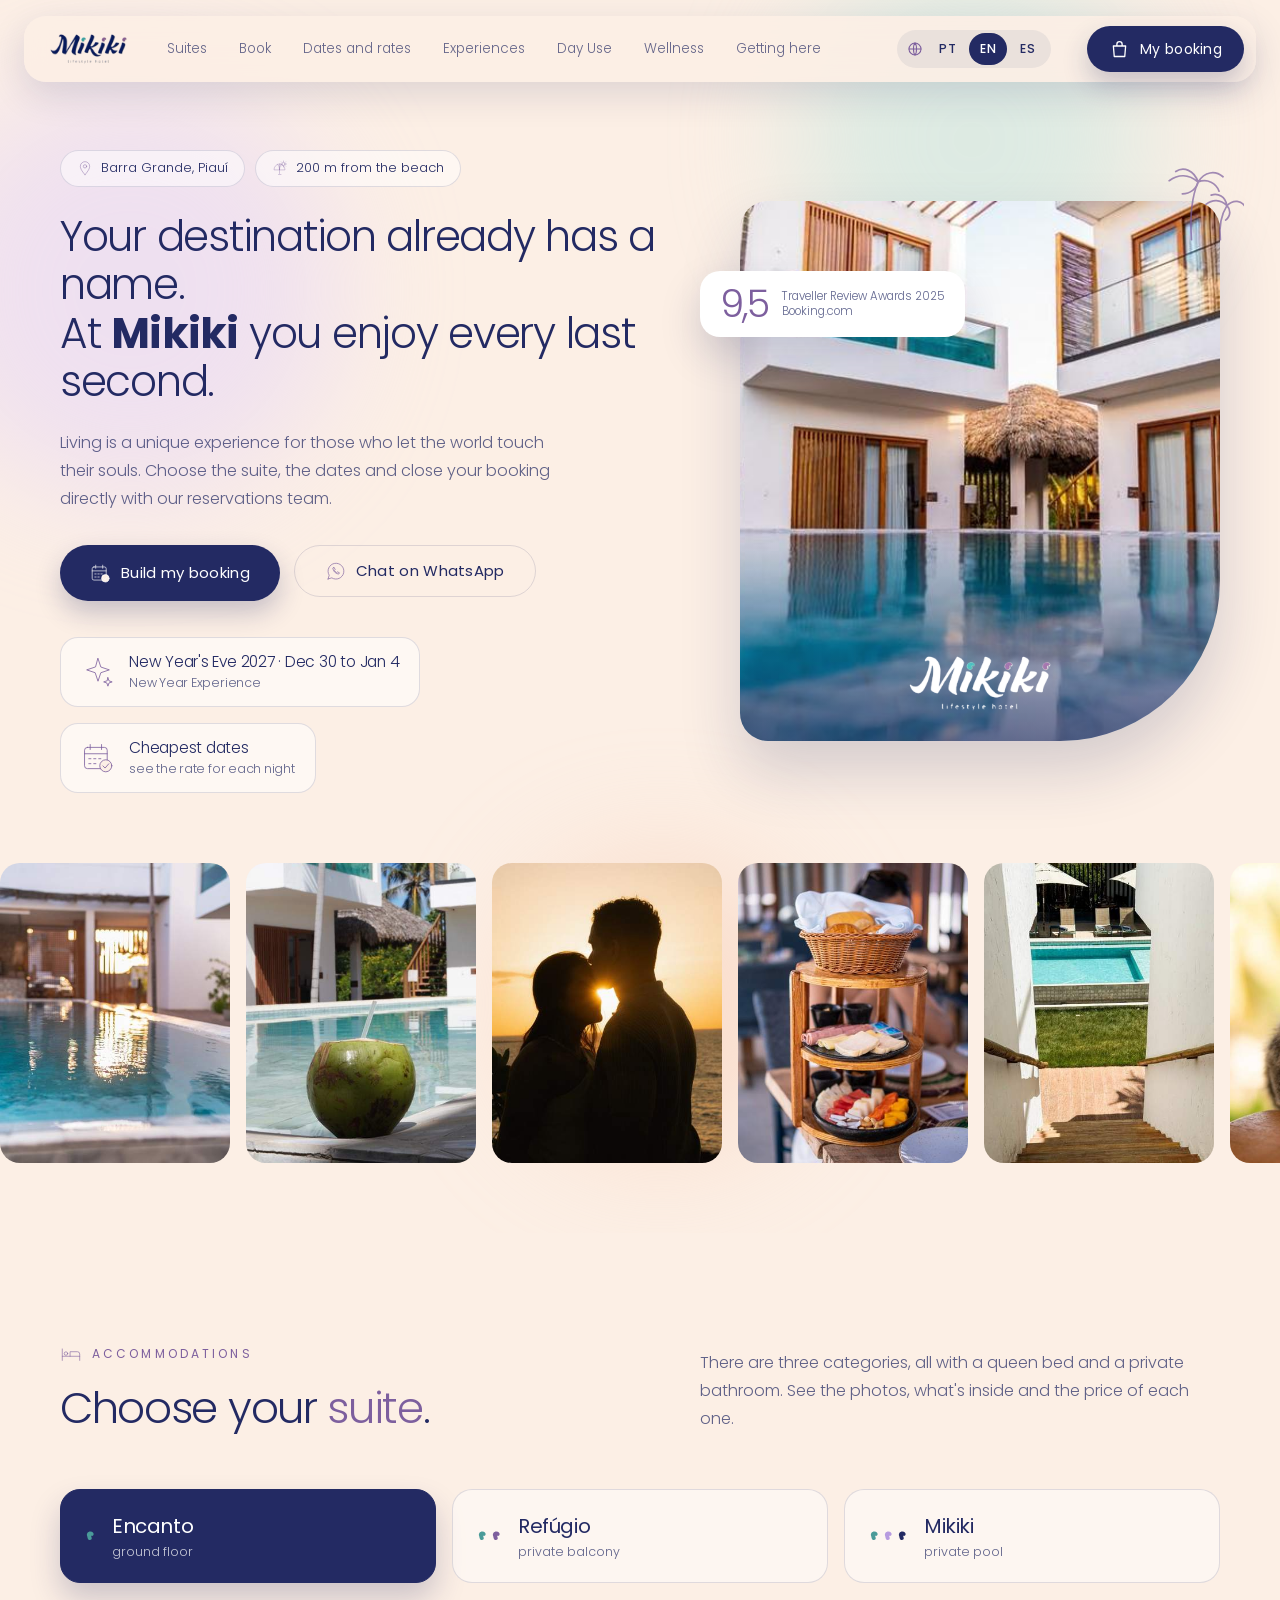
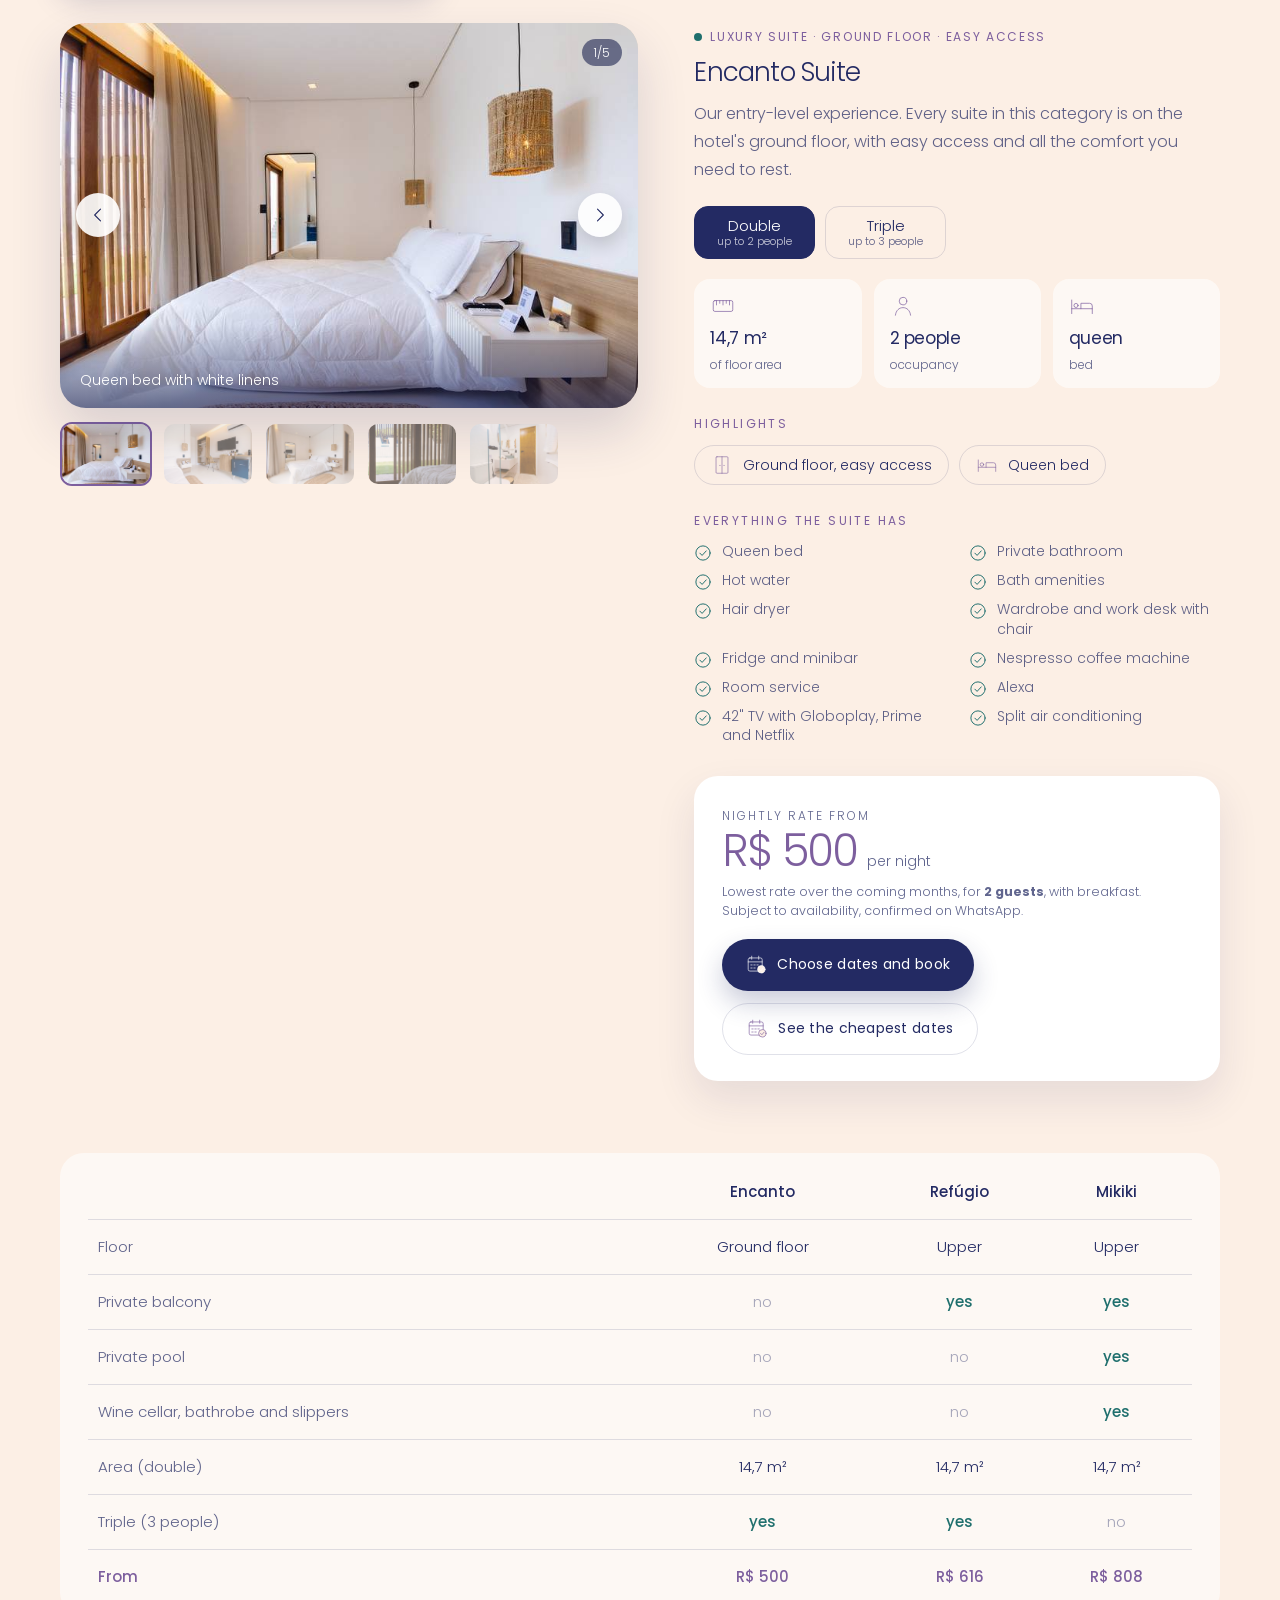
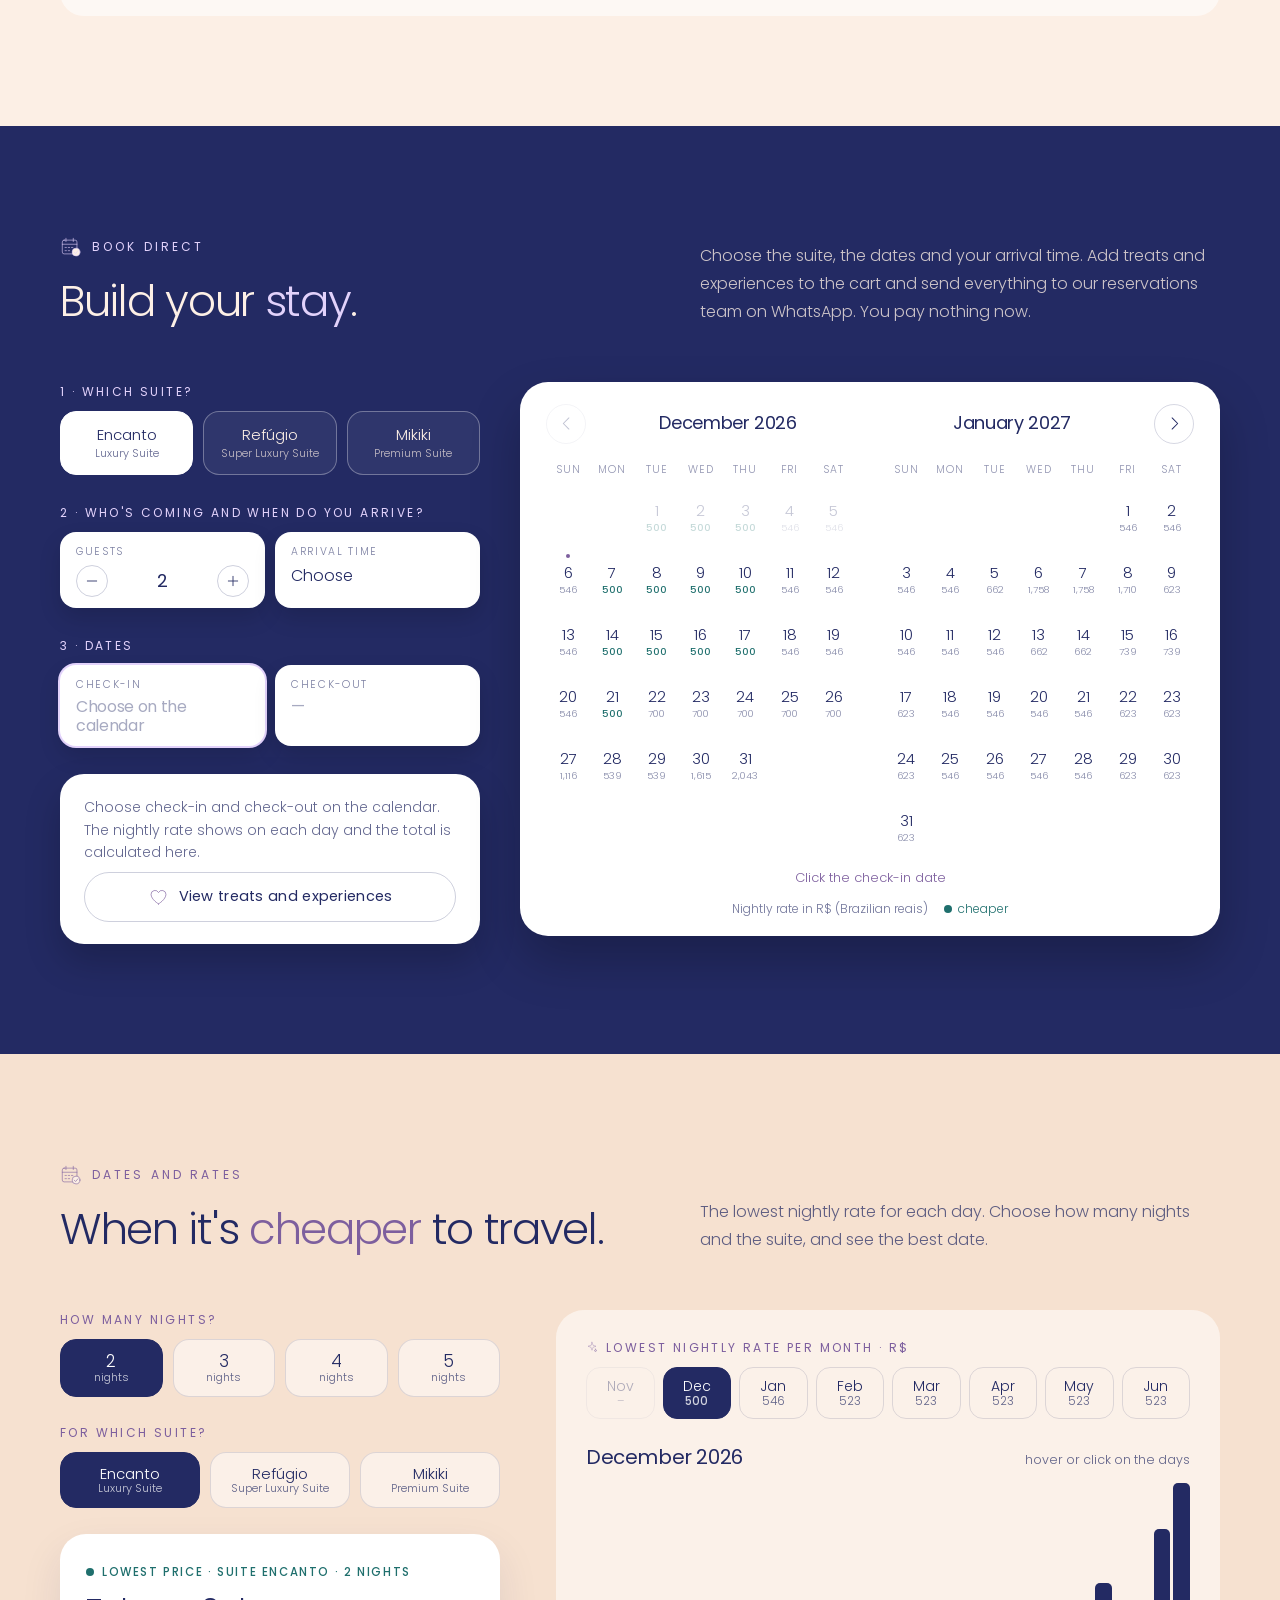
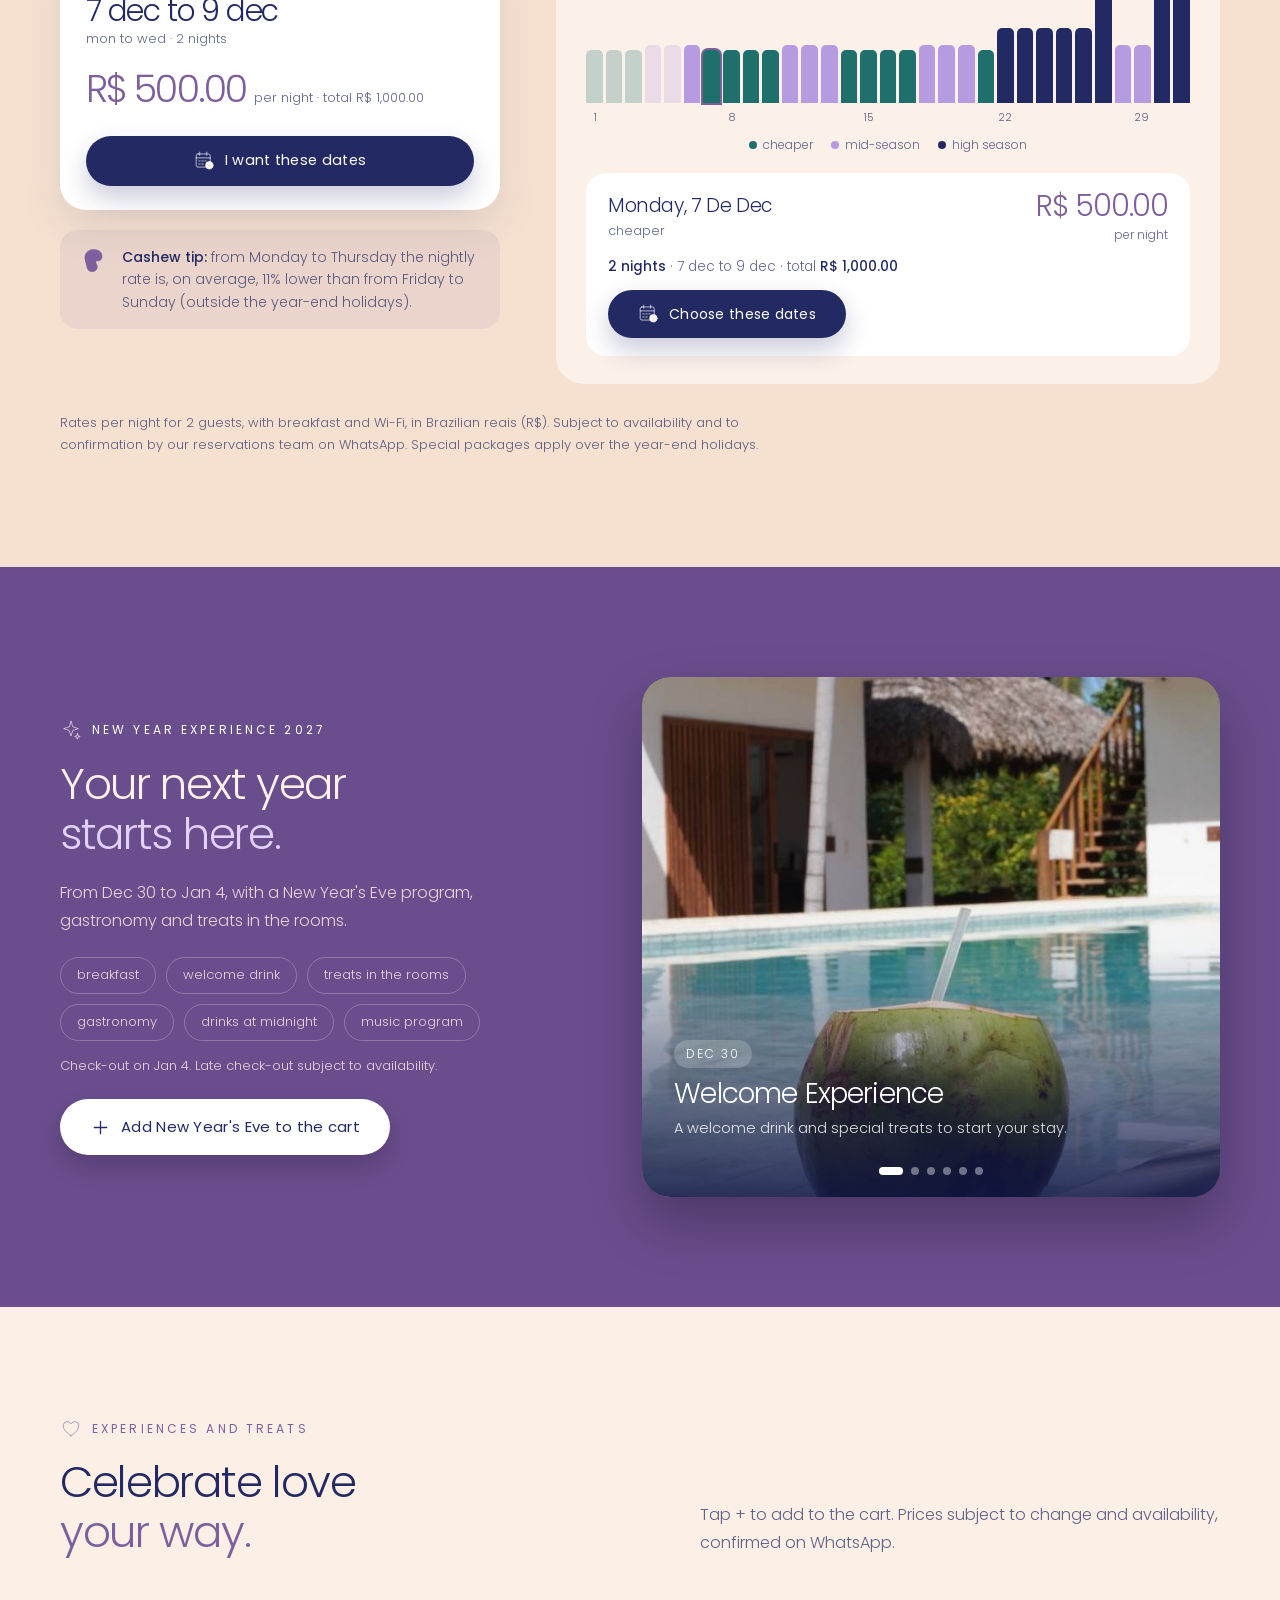
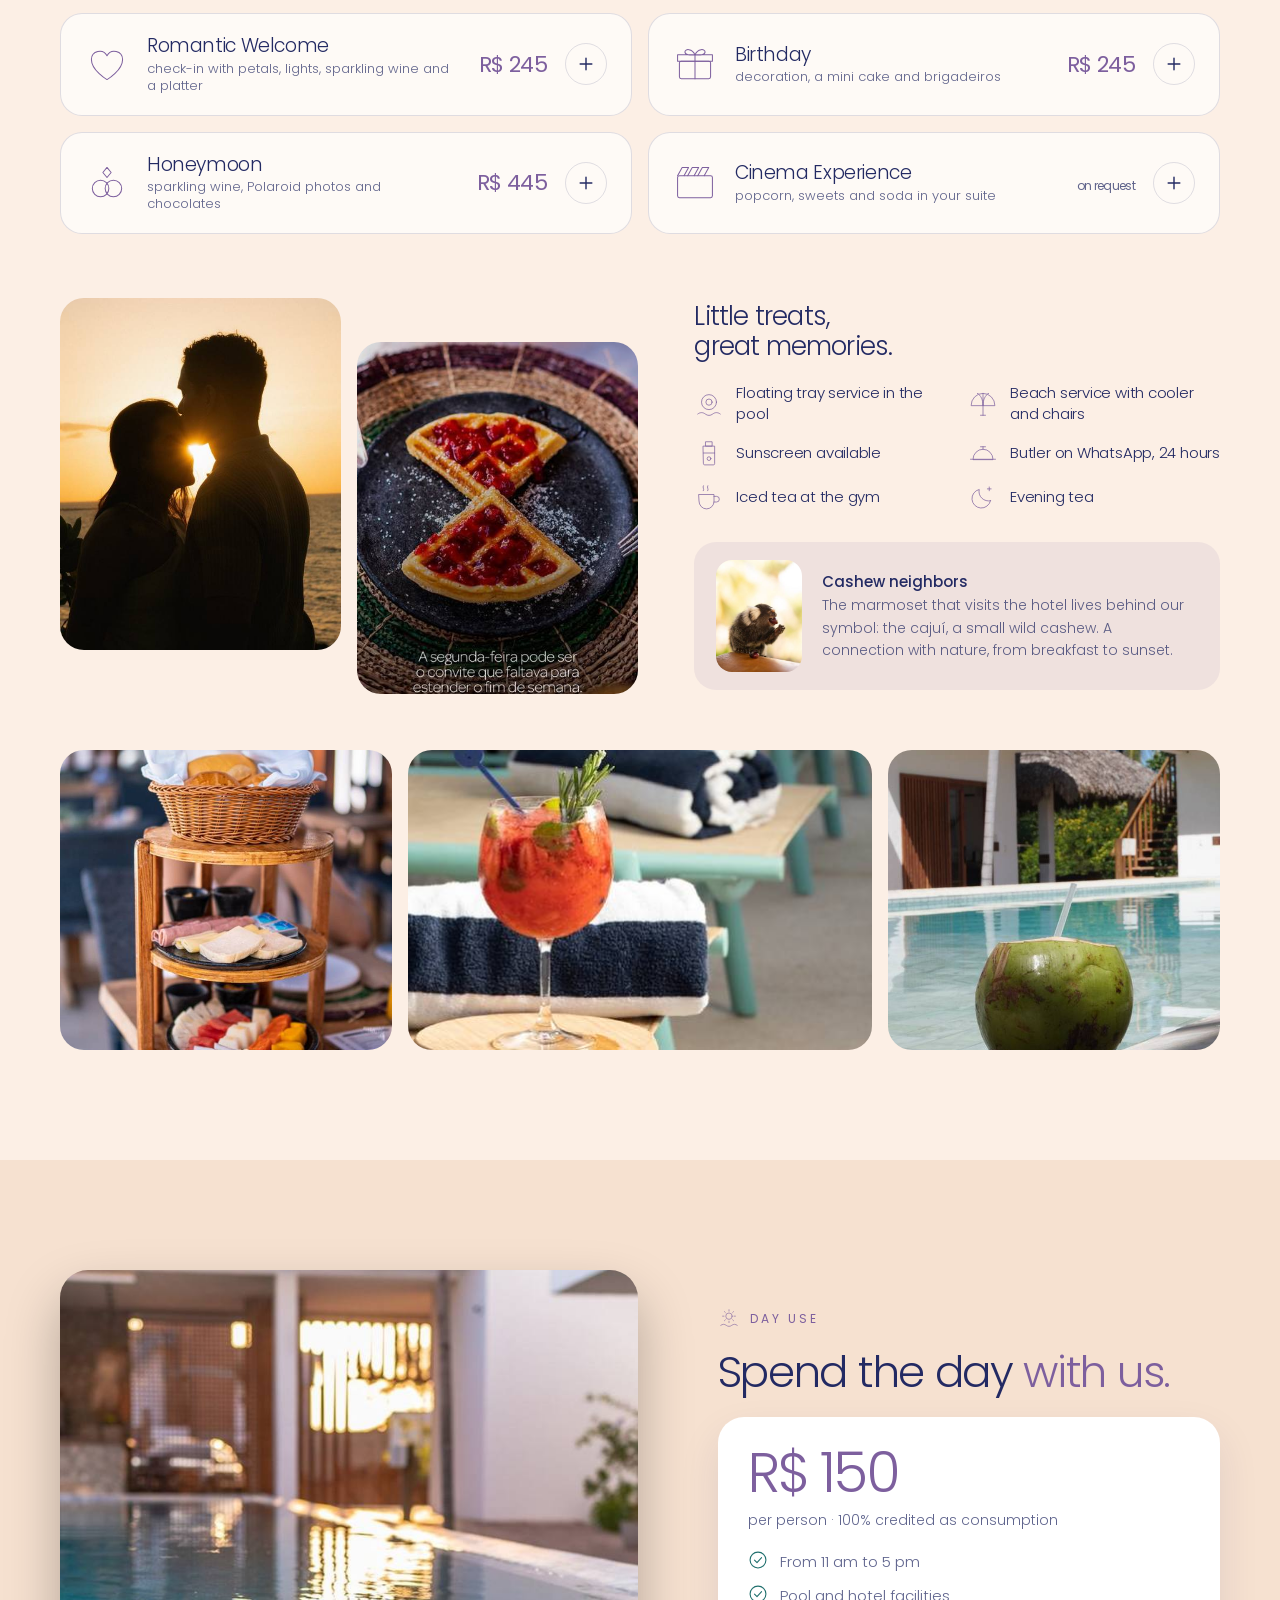
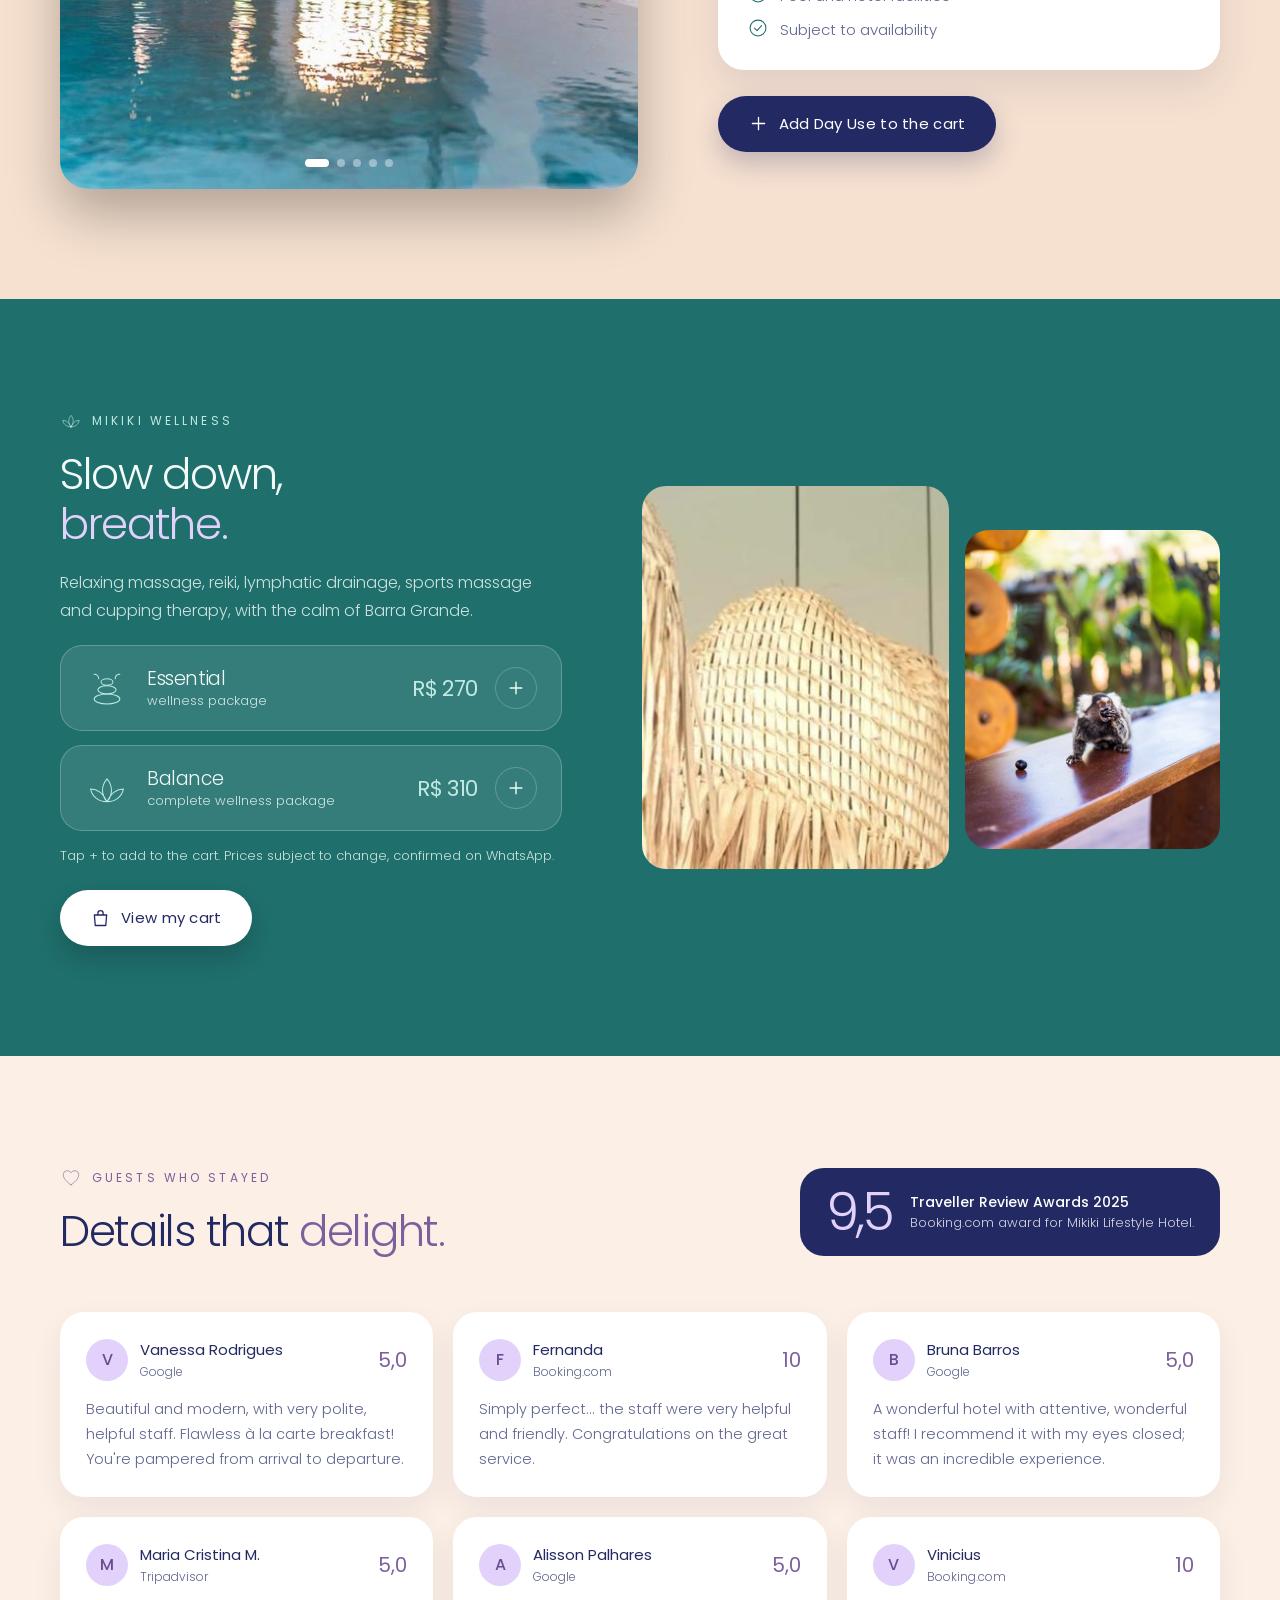
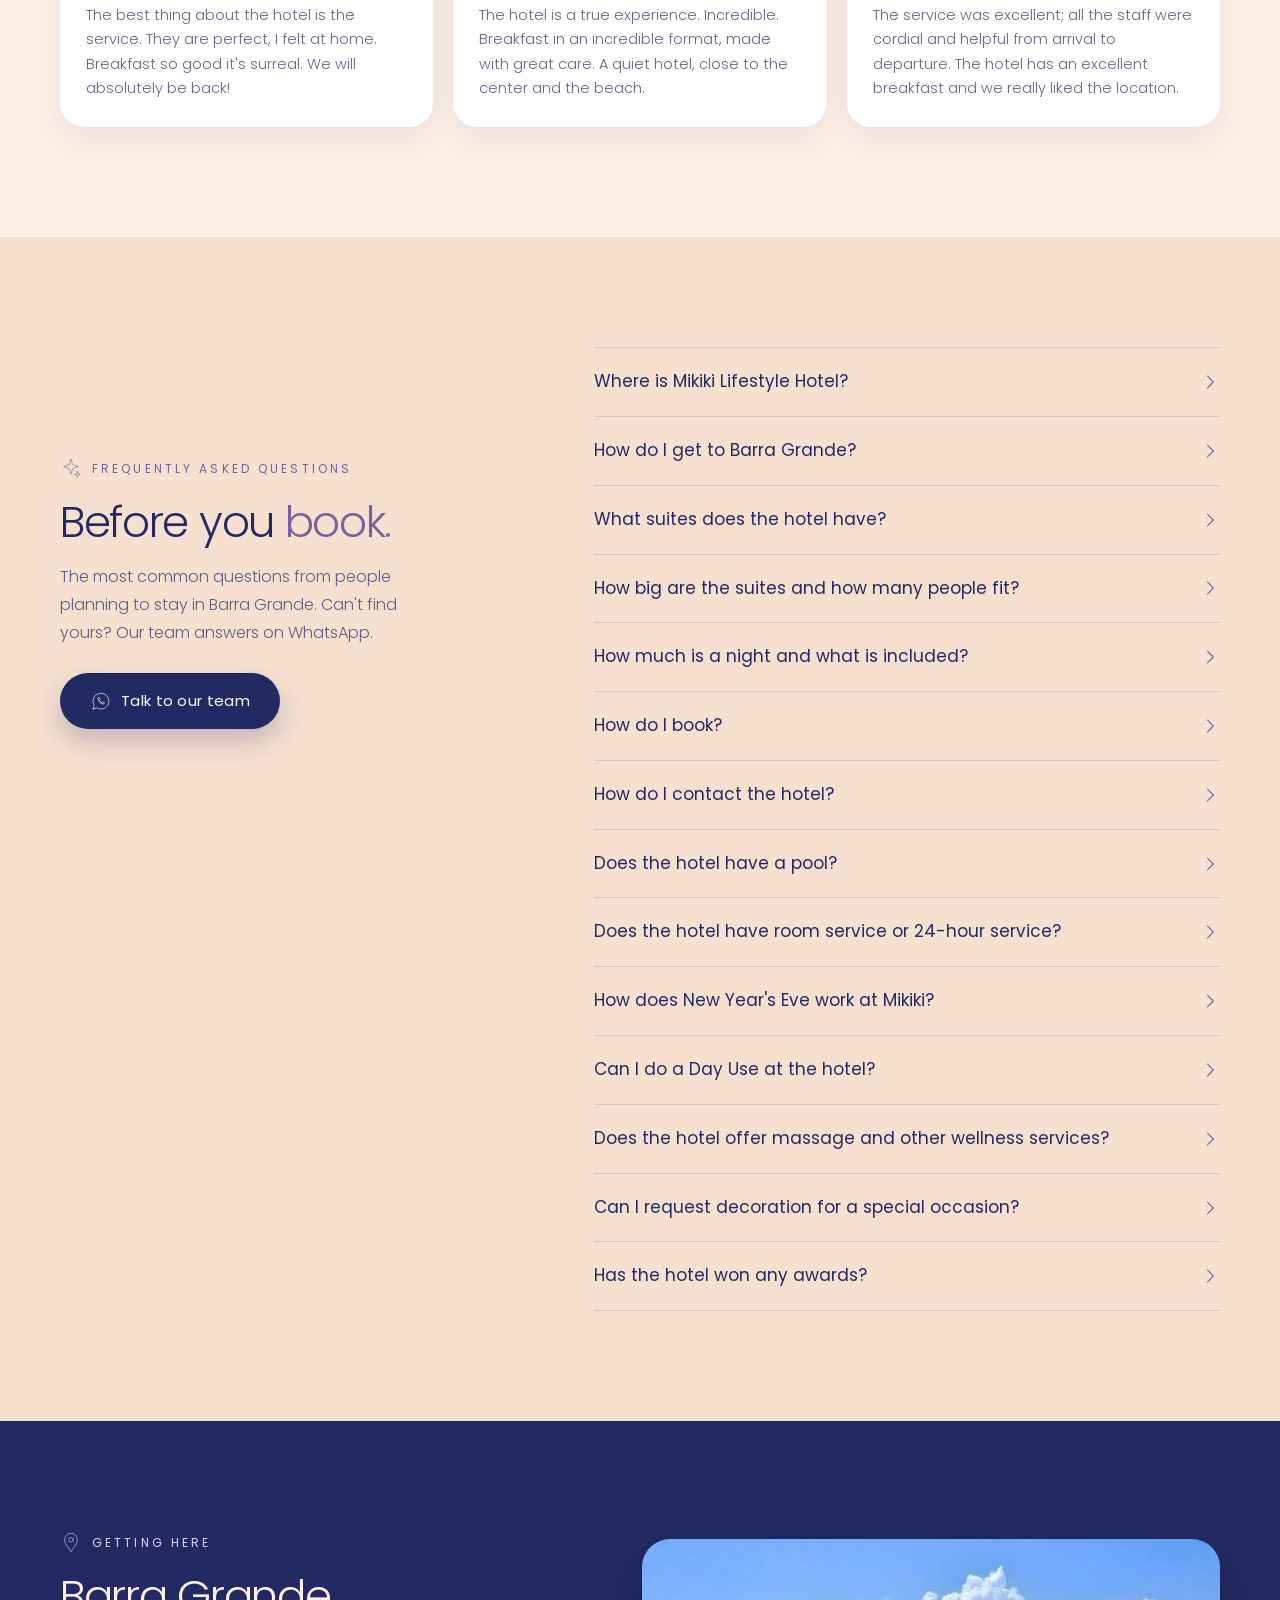
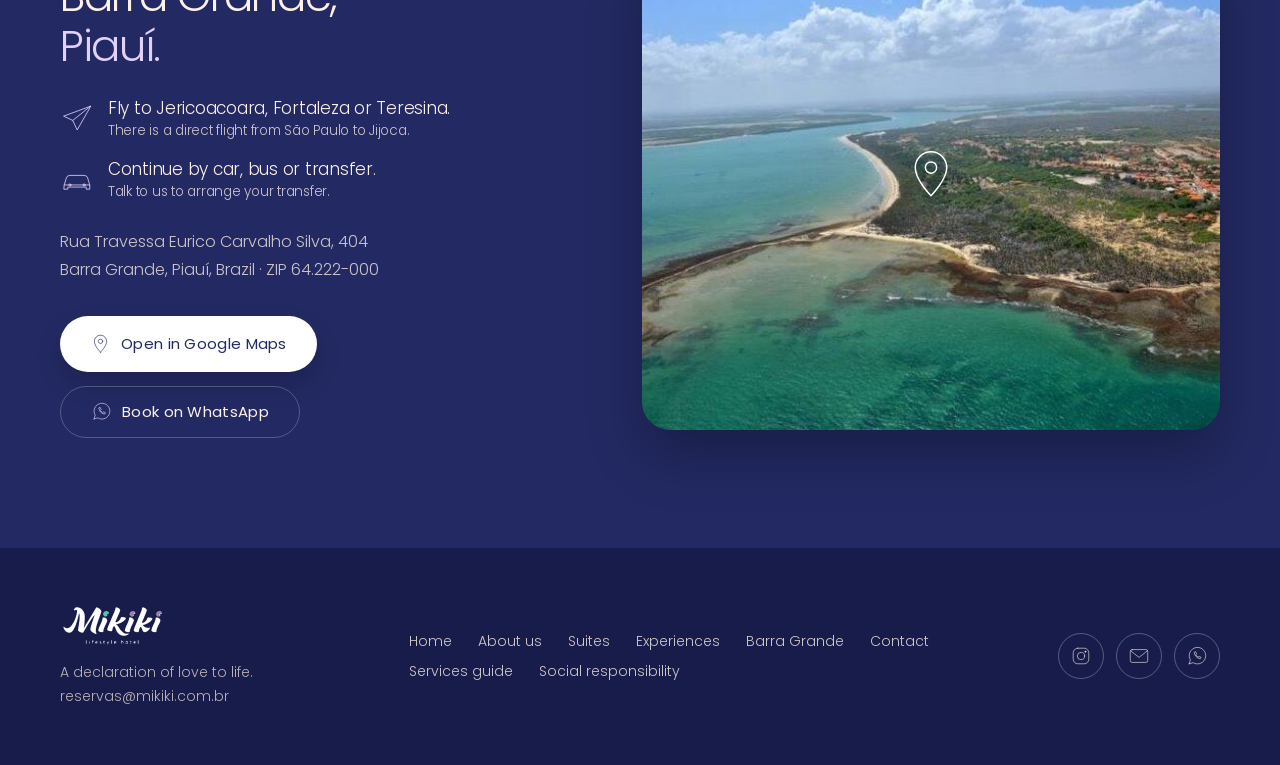
==== commit a464f057: "Domínio de produção mikiki.com.br nos metadados; páginas en/es Co-Authored-By: Claude Sonnet 5.5 <no" ====
--- a/index.html
+++ b/index.html
@@ -1,24 +1,34 @@
 <!DOCTYPE html>
-<html lang="pt-BR">
+<html lang="pt-BR" data-lang="pt">
 <head>
 <meta charset="utf-8">
 <meta name="viewport" content="width=device-width,initial-scale=1">
 <title>Mikiki Lifestyle Hotel · Hotel em Barra Grande, Piauí</title>
 <meta name="description" content="Mikiki Lifestyle Hotel: hotel em Barra Grande, Piauí, a 200 m da praia. Suítes Encanto, Refúgio e Mikiki com café da manhã e piscina. Reserva direta pelo WhatsApp.">
 <meta name="robots" content="index,follow,max-image-preview:large,max-snippet:-1">
-<link rel="canonical" href="https://mikiki-hotel.github.io/">
+<link rel="canonical" href="https://mikiki.com.br/">
+<link rel="alternate" hreflang="pt-BR" href="https://mikiki.com.br/">
+<link rel="alternate" hreflang="en" href="https://mikiki.com.br/en.html">
+<link rel="alternate" hreflang="es" href="https://mikiki.com.br/es.html">
+<link rel="alternate" hreflang="x-default" href="https://mikiki.com.br/">
 <meta name="theme-color" content="#fcefe5">
 <meta property="og:type" content="website">
 <meta property="og:locale" content="pt_BR">
+<meta property="og:locale:alternate" content="en_US">
+<meta property="og:locale:alternate" content="es_LA">
 <meta property="og:site_name" content="Mikiki Lifestyle Hotel">
 <meta property="og:title" content="Mikiki Lifestyle Hotel · Hotel em Barra Grande, Piauí">
 <meta property="og:description" content="Mikiki Lifestyle Hotel: hotel em Barra Grande, Piauí, a 200 m da praia. Suítes Encanto, Refúgio e Mikiki com café da manhã e piscina. Reserva direta pelo WhatsApp.">
-<meta property="og:url" content="https://mikiki-hotel.github.io/">
-<meta property="og:image" content="https://mikiki-hotel.github.io/h0.jpg">
+<meta property="og:url" content="https://mikiki.com.br/">
+<meta property="og:image" content="https://mikiki.com.br/h0.jpg">
 <meta name="twitter:card" content="summary_large_image">
 <link rel="preload" href="poppins-300.woff2" as="font" type="font/woff2" crossorigin>
 <link rel="preload" href="poppins-400.woff2" as="font" type="font/woff2" crossorigin>
-<script>document.documentElement.className='js'</script>
+<script>
+/* primeira visita pela página em português: se o navegador estiver em inglês ou espanhol, abre a versão no idioma da pessoa. O botão PT / EN / ES sempre muda. */
+try{var _p=localStorage.getItem('mk-lang'),_n=(navigator.language||'').slice(0,2).toLowerCase();
+if(!_p&&!/[?&]l=pt/.test(location.search)&&(_n==='en'||_n==='es')&&location.protocol!=='file:')location.replace(_n+'.html'+location.search);}catch(e){}
+</script><script>document.documentElement.className='js'</script>
 <style>html{background:#fcefe5}body{margin:0;background:#fcefe5}
 #static-snapshot{font-family:system-ui,-apple-system,sans-serif;color:#232a63;max-width:820px;margin:0 auto;padding:28px 20px 60px;line-height:1.65}
 #static-snapshot h1{font-weight:300;font-size:30px;line-height:1.2;margin:0 0 14px}#static-snapshot h2{font-weight:400;font-size:22px;margin:34px 0 8px}#static-snapshot h3{font-weight:500;font-size:16px;margin:22px 0 6px}
@@ -30,35 +40,39 @@
  "@graph": [
   {
    "@type": "WebSite",
-   "@id": "https://mikiki-hotel.github.io/#website",
-   "url": "https://mikiki-hotel.github.io/",
+   "@id": "https://mikiki.com.br/#website",
+   "url": "https://mikiki.com.br/",
    "name": "Mikiki Lifestyle Hotel",
-   "inLanguage": "pt-BR",
+   "inLanguage": [
+    "pt-BR",
+    "en",
+    "es"
+   ],
    "publisher": {
-    "@id": "https://mikiki-hotel.github.io/#hotel"
+    "@id": "https://mikiki.com.br/#hotel"
    }
   },
   {
    "@type": "WebPage",
-   "@id": "https://mikiki-hotel.github.io/#webpage",
-   "url": "https://mikiki-hotel.github.io/",
+   "@id": "https://mikiki.com.br/#webpage",
+   "url": "https://mikiki.com.br/",
    "name": "Mikiki Lifestyle Hotel · Hotel em Barra Grande, Piauí",
    "description": "Mikiki Lifestyle Hotel: hotel em Barra Grande, Piauí, a 200 m da praia. Suítes Encanto, Refúgio e Mikiki com café da manhã e piscina. Reserva direta pelo WhatsApp.",
    "inLanguage": "pt-BR",
    "isPartOf": {
-    "@id": "https://mikiki-hotel.github.io/#website"
+    "@id": "https://mikiki.com.br/#website"
    },
    "about": {
-    "@id": "https://mikiki-hotel.github.io/#hotel"
+    "@id": "https://mikiki.com.br/#hotel"
    },
    "primaryImageOfPage": {
     "@type": "ImageObject",
-    "url": "https://mikiki-hotel.github.io/h0.jpg"
+    "url": "https://mikiki.com.br/h0.jpg"
    }
   },
   {
    "@type": "Hotel",
-   "@id": "https://mikiki-hotel.github.io/#hotel",
+   "@id": "https://mikiki.com.br/#hotel",
    "name": "Mikiki Lifestyle Hotel",
    "alternateName": [
     "Mikiki",
@@ -66,16 +80,16 @@
    ],
    "slogan": "Uma declaração de amor à vida.",
    "description": "Hotel em Barra Grande, Piauí, a 200 m da praia, com três categorias de suíte (Encanto, Refúgio e Mikiki), café da manhã incluso nas diárias, piscina, Day Use e Wellness.",
-   "url": "https://mikiki-hotel.github.io/",
+   "url": "https://mikiki.com.br/",
    "logo": {
     "@type": "ImageObject",
-    "url": "https://mikiki-hotel.github.io/logo-navy.png"
+    "url": "https://mikiki.com.br/logo-navy.png"
    },
    "image": [
-    "https://mikiki-hotel.github.io/h0.jpg",
-    "https://mikiki-hotel.github.io/suite0.jpg",
-    "https://mikiki-hotel.github.io/suite5.jpg",
-    "https://mikiki-hotel.github.io/suite11.jpg"
+    "https://mikiki.com.br/h0.jpg",
+    "https://mikiki.com.br/suite0.jpg",
+    "https://mikiki.com.br/suite5.jpg",
+    "https://mikiki.com.br/suite11.jpg"
    ],
    "telephone": "+5586999426066",
    "email": "reservas@mikiki.com.br",
@@ -99,8 +113,11 @@
    },
    "priceRange": "A partir de R$ 500 por noite",
    "award": "Traveller Review Awards 2025 (Booking.com)",
-   "knowsLanguage": "pt-BR",
-   "inLanguage": "pt-BR",
+   "availableLanguage": [
+    "pt-BR",
+    "en",
+    "es"
+   ],
    "amenityFeature": [
     {
      "@type": "LocationFeatureSpecification",
@@ -134,7 +151,11 @@
      "contactType": "reservations",
      "telephone": "+5586999426066",
      "email": "reservas@mikiki.com.br",
-     "availableLanguage": "pt-BR"
+     "availableLanguage": [
+      "pt-BR",
+      "en",
+      "es"
+     ]
     }
    ],
    "sameAs": [
@@ -145,12 +166,12 @@
    "containsPlace": [
     {
      "@type": "HotelRoom",
-     "@id": "https://mikiki-hotel.github.io/#encanto",
+     "@id": "https://mikiki.com.br/#encanto",
      "name": "Suíte Encanto (Suíte Luxo)",
-     "description": "Nossa experiência de entrada. Fica no térreo do hotel, com acesso fácil, cama queen e banheiro privativo.",
+     "description": "Nossa experiência de entrada. Todas as suítes dessa categoria ficam no térreo do hotel, com acesso fácil e todo o conforto para o seu descanso.",
      "image": [
-      "https://mikiki-hotel.github.io/suite0.jpg",
-      "https://mikiki-hotel.github.io/suite1.jpg"
+      "https://mikiki.com.br/suite0.jpg",
+      "https://mikiki.com.br/suite1.jpg"
      ],
      "occupancy": {
       "@type": "QuantitativeValue",
@@ -243,12 +264,12 @@
     },
     {
      "@type": "HotelRoom",
-     "@id": "https://mikiki-hotel.github.io/#refugio",
+     "@id": "https://mikiki.com.br/#refugio",
      "name": "Suíte Refúgio (Suíte Super Luxo)",
-     "description": "Nossa experiência intermediária. Fica no andar superior e tem varanda privativa para o café da manhã, o pôr do sol e o tempo a dois.",
+     "description": "Nossa experiência intermediária. Todas as suítes dessa categoria ficam no andar superior do hotel e têm varanda privativa para o café da manhã, o pôr do sol e o tempo a dois.",
      "image": [
-      "https://mikiki-hotel.github.io/suite5.jpg",
-      "https://mikiki-hotel.github.io/suite6.jpg"
+      "https://mikiki.com.br/suite5.jpg",
+      "https://mikiki.com.br/suite6.jpg"
      ],
      "occupancy": {
       "@type": "QuantitativeValue",
@@ -341,12 +362,12 @@
     },
     {
      "@type": "HotelRoom",
-     "@id": "https://mikiki-hotel.github.io/#mikiki",
+     "@id": "https://mikiki.com.br/#mikiki",
      "name": "Suíte Mikiki (Suíte Premium)",
-     "description": "Nossa experiência de maior valor agregado. Fica no andar superior, com piscina privativa na varanda e vista panorâmica do hotel.",
+     "description": "Nossa experiência de maior valor agregado. Todas as suítes dessa categoria ficam no andar superior, com piscina privativa na varanda e vista panorâmica do hotel.",
      "image": [
-      "https://mikiki-hotel.github.io/suite11.jpg",
-      "https://mikiki-hotel.github.io/suite12.jpg"
+      "https://mikiki.com.br/suite11.jpg",
+      "https://mikiki.com.br/suite12.jpg"
      ],
      "occupancy": {
       "@type": "QuantitativeValue",
@@ -453,11 +474,11 @@
      "@type": "Offer",
      "name": "Suíte Encanto, duplo",
      "itemOffered": {
-      "@id": "https://mikiki-hotel.github.io/#encanto"
+      "@id": "https://mikiki.com.br/#encanto"
      },
      "price": 500,
      "priceCurrency": "BRL",
-     "url": "https://mikiki-hotel.github.io/#reservar",
+     "url": "https://mikiki.com.br/#reservar",
      "description": "Diária a partir de R$ 500 para 2 hóspedes, com café da manhã e Wi-Fi. Valor varia por data; consultado em 10/11/2026.",
      "priceSpecification": {
       "@type": "UnitPriceSpecification",
@@ -466,18 +487,18 @@
       "unitText": "noite"
      },
      "seller": {
-      "@id": "https://mikiki-hotel.github.io/#hotel"
+      "@id": "https://mikiki.com.br/#hotel"
      }
     },
     {
      "@type": "Offer",
      "name": "Suíte Encanto, triplo",
      "itemOffered": {
-      "@id": "https://mikiki-hotel.github.io/#encanto"
+      "@id": "https://mikiki.com.br/#encanto"
      },
      "price": 539,
      "priceCurrency": "BRL",
-     "url": "https://mikiki-hotel.github.io/#reservar",
+     "url": "https://mikiki.com.br/#reservar",
      "description": "Diária a partir de R$ 539 para 3 hóspedes, com café da manhã e Wi-Fi. Valor varia por data; consultado em 10/11/2026.",
      "priceSpecification": {
       "@type": "UnitPriceSpecification",
@@ -486,18 +507,18 @@
       "unitText": "noite"
      },
      "seller": {
-      "@id": "https://mikiki-hotel.github.io/#hotel"
+      "@id": "https://mikiki.com.br/#hotel"
      }
     },
     {
      "@type": "Offer",
      "name": "Suíte Refúgio, duplo",
      "itemOffered": {
-      "@id": "https://mikiki-hotel.github.io/#refugio"
+      "@id": "https://mikiki.com.br/#refugio"
      },
      "price": 616,
      "priceCurrency": "BRL",
-     "url": "https://mikiki-hotel.github.io/#reservar",
+     "url": "https://mikiki.com.br/#reservar",
      "description": "Diária a partir de R$ 616 para 2 hóspedes, com café da manhã e Wi-Fi. Valor varia por data; consultado em 10/11/2026.",
      "priceSpecification": {
       "@type": "UnitPriceSpecification",
@@ -506,18 +527,18 @@
       "unitText": "noite"
      },
      "seller": {
-      "@id": "https://mikiki-hotel.github.io/#hotel"
+      "@id": "https://mikiki.com.br/#hotel"
      }
     },
     {
      "@type": "Offer",
      "name": "Suíte Refúgio, triplo",
      "itemOffered": {
-      "@id": "https://mikiki-hotel.github.io/#refugio"
+      "@id": "https://mikiki.com.br/#refugio"
      },
      "price": 654,
      "priceCurrency": "BRL",
-     "url": "https://mikiki-hotel.github.io/#reservar",
+     "url": "https://mikiki.com.br/#reservar",
      "description": "Diária a partir de R$ 654 para 3 hóspedes, com café da manhã e Wi-Fi. Valor varia por data; consultado em 10/11/2026.",
      "priceSpecification": {
       "@type": "UnitPriceSpecification",
@@ -526,18 +547,18 @@
       "unitText": "noite"
      },
      "seller": {
-      "@id": "https://mikiki-hotel.github.io/#hotel"
+      "@id": "https://mikiki.com.br/#hotel"
      }
     },
     {
      "@type": "Offer",
      "name": "Suíte Mikiki, duplo",
      "itemOffered": {
-      "@id": "https://mikiki-hotel.github.io/#mikiki"
+      "@id": "https://mikiki.com.br/#mikiki"
      },
      "price": 808,
      "priceCurrency": "BRL",
-     "url": "https://mikiki-hotel.github.io/#reservar",
+     "url": "https://mikiki.com.br/#reservar",
      "description": "Diária a partir de R$ 808 para 2 hóspedes, com café da manhã e Wi-Fi. Valor varia por data; consultado em 10/11/2026.",
      "priceSpecification": {
       "@type": "UnitPriceSpecification",
@@ -546,7 +567,7 @@
       "unitText": "noite"
      },
      "seller": {
-      "@id": "https://mikiki-hotel.github.io/#hotel"
+      "@id": "https://mikiki.com.br/#hotel"
      }
     },
     {
@@ -554,17 +575,17 @@
      "name": "Day Use Mikiki",
      "price": 150,
      "priceCurrency": "BRL",
-     "url": "https://mikiki-hotel.github.io/#reservar",
+     "url": "https://mikiki.com.br/#reservar",
      "itemOffered": {
       "@type": "Service",
       "name": "Day Use Mikiki",
       "description": "Das 11h às 17h, com piscina e estrutura do hotel, 100% em consumação, por pessoa, mediante disponibilidade.",
       "provider": {
-       "@id": "https://mikiki-hotel.github.io/#hotel"
+       "@id": "https://mikiki.com.br/#hotel"
       }
      },
      "seller": {
-      "@id": "https://mikiki-hotel.github.io/#hotel"
+      "@id": "https://mikiki.com.br/#hotel"
      }
     },
     {
@@ -572,17 +593,17 @@
      "name": "Mikiki Wellness: pacote Essencial",
      "price": 270,
      "priceCurrency": "BRL",
-     "url": "https://mikiki-hotel.github.io/#reservar",
+     "url": "https://mikiki.com.br/#reservar",
      "itemOffered": {
       "@type": "Service",
       "name": "Mikiki Wellness: pacote Essencial",
       "description": "Pacote de bem-estar com massagem relaxante, reiki, drenagem linfática, massagem esportiva e ventosaterapia.",
       "provider": {
-       "@id": "https://mikiki-hotel.github.io/#hotel"
+       "@id": "https://mikiki.com.br/#hotel"
       }
      },
      "seller": {
-      "@id": "https://mikiki-hotel.github.io/#hotel"
+      "@id": "https://mikiki.com.br/#hotel"
      }
     },
     {
@@ -590,24 +611,24 @@
      "name": "Mikiki Wellness: pacote Equilíbrio",
      "price": 310,
      "priceCurrency": "BRL",
-     "url": "https://mikiki-hotel.github.io/#reservar",
+     "url": "https://mikiki.com.br/#reservar",
      "itemOffered": {
       "@type": "Service",
       "name": "Mikiki Wellness: pacote Equilíbrio",
       "description": "Pacote completo de bem-estar com massagem relaxante, reiki, drenagem linfática, massagem esportiva e ventosaterapia.",
       "provider": {
-       "@id": "https://mikiki-hotel.github.io/#hotel"
+       "@id": "https://mikiki.com.br/#hotel"
       }
      },
      "seller": {
-      "@id": "https://mikiki-hotel.github.io/#hotel"
+      "@id": "https://mikiki.com.br/#hotel"
      }
     }
    ]
   },
   {
    "@type": "FAQPage",
-   "@id": "https://mikiki-hotel.github.io/#faq",
+   "@id": "https://mikiki.com.br/#faq",
    "inLanguage": "pt-BR",
    "mainEntity": [
     {
@@ -736,20 +757,20 @@
 <p>O Mikiki Lifestyle Hotel fica em Barra Grande, no Piauí (município de Cajueiro da Praia), a 200 m da praia. São três categorias de suíte, todas com cama queen e banheiro privativo, com café da manhã e Wi-Fi nas diárias. A reserva fecha direto com a central pelo WhatsApp.</p>
 <img src="h0.jpg" alt="Piscina e suítes do Mikiki Lifestyle Hotel, em Barra Grande, Piauí" width="760" loading="lazy">
 <h2>Endereço e contato</h2><ul><li>Hotel: Mikiki Lifestyle Hotel</li><li>Endereço: Rua Travessa Eurico Carvalho Silva, 404, Barra Grande, Cajueiro da Praia, Piauí, CEP 64.222-000</li><li>Central de reservas e WhatsApp: <a href="https://wa.me/5586999426066">+55 86 99942-6066</a></li><li>E-mail: <a href="mailto:reservas@mikiki.com.br">reservas@mikiki.com.br</a></li><li>Instagram: <a href="https://www.instagram.com/mikiki.hotel/">@mikiki.hotel</a></li><li>Mapa: <a href="https://goo.gl/maps/ivREm6mHMSvs5neB9">Google Maps</a></li><li>Site oficial: <a href="https://mikiki.com.br/">mikiki.com.br</a></li></ul>
-<h2>Suítes e valores</h2><p>Valores por noite para 2 hóspedes, com café da manhã e Wi-Fi, consultados em 10/11/2026. Variam por data e dependem de disponibilidade; o calendário de reserva mostra a diária de cada noite.</p>
-<h3>Suíte Encanto (Suíte Luxo)</h3><img src="suite0.jpg" alt="Suíte Encanto: quarto e cama queen" width="520" loading="lazy"><p>Nossa experiência de entrada. Fica no térreo do hotel, com acesso fácil, cama queen e banheiro privativo. Fica no térreo, com acesso fácil.</p><p>Duplo (até 2 pessoas, 14,7 m²): a partir de R$ 500 por noite. Triplo (até 3 pessoas, 18 m²): a partir de R$ 539 por noite.</p><p>Destaques: Térreo, com acesso fácil, Cama queen.</p><p>Inclui: Cama queen, Banheiro privativo, Água aquecida, Amenidades de banho, Alexa, Secador de cabelo, Armário e bancada de trabalho com cadeira, Frigobar e minibar, Cafeteira Nespresso, Room service, TV 42&quot; com Globoplay, Prime e Netflix, Ar split.</p>
-<h3>Suíte Refúgio (Suíte Super Luxo)</h3><img src="suite5.jpg" alt="Suíte Refúgio: quarto e cama queen" width="520" loading="lazy"><p>Nossa experiência intermediária. Fica no andar superior e tem varanda privativa para o café da manhã, o pôr do sol e o tempo a dois. Fica no andar superior, com varanda privativa.</p><p>Duplo (até 2 pessoas, 14,7 m²): a partir de R$ 616 por noite. Triplo (até 3 pessoas, 18 m²): a partir de R$ 654 por noite.</p><p>Destaques: Varanda privativa, Cama queen.</p><p>Inclui: Cama queen, Banheiro privativo, Água aquecida, Amenidades de banho, Alexa, Secador de cabelo, Armário e bancada de trabalho com cadeira, Frigobar e minibar, Cafeteira Nespresso, Room service, TV 42&quot; com Globoplay, Prime e Netflix, Ar split.</p>
-<h3>Suíte Mikiki (Suíte Premium)</h3><img src="suite11.jpg" alt="Suíte Mikiki: quarto e cama queen" width="520" loading="lazy"><p>Nossa experiência de maior valor agregado. Fica no andar superior, com piscina privativa na varanda e vista panorâmica do hotel. Fica no andar superior, com piscina privativa na varanda.</p><p>Duplo (até 2 pessoas, 14,7 m²): a partir de R$ 808 por noite. Somente duplo.</p><p>Destaques: Piscina privativa na varanda, Vista panorâmica do hotel, Adega climatizada, Roupões e pantufas.</p><p>Inclui: Cama queen, Banheiro privativo, Água aquecida, Amenidades de banho, Alexa com iluminação inteligente, Secador de cabelo, Armário e bancada de trabalho com cadeira, Frigobar e minibar, Cafeteira Nespresso, Room service, TV 42&quot; com Globoplay, Prime e Netflix, Ar split.</p>
+<h2>Suítes e valores</h2><p>Valores por noite para 2 hóspedes, com café da manhã e Wi-Fi, em reais (R$), consultados em 10/11/2026. Variam por data e dependem de disponibilidade; o calendário de reserva mostra a diária de cada noite.</p>
+<h3>Suíte Encanto (Suíte Luxo)</h3><img src="suite0.jpg" alt="Suíte Encanto: quarto e cama queen" width="520" loading="lazy"><p>Nossa experiência de entrada. Todas as suítes dessa categoria ficam no térreo do hotel, com acesso fácil e todo o conforto para o seu descanso. Fica no térreo, com acesso fácil.</p><p>Duplo (até 2 pessoas, 14,7 m²): a partir de R$ 500 por noite. Triplo (até 3 pessoas, 18 m²): a partir de R$ 539 por noite.</p><p>Destaques: Térreo, com acesso fácil, Cama queen.</p><p>Inclui: Cama queen, Banheiro privativo, Água aquecida, Amenidades de banho, Alexa, Secador de cabelo, Armário e bancada de trabalho com cadeira, Frigobar e minibar, Cafeteira Nespresso, Room service, TV 42&quot; com Globoplay, Prime e Netflix, Ar split.</p>
+<h3>Suíte Refúgio (Suíte Super Luxo)</h3><img src="suite5.jpg" alt="Suíte Refúgio: quarto e cama queen" width="520" loading="lazy"><p>Nossa experiência intermediária. Todas as suítes dessa categoria ficam no andar superior do hotel e têm varanda privativa para o café da manhã, o pôr do sol e o tempo a dois. Fica no andar superior, com varanda privativa.</p><p>Duplo (até 2 pessoas, 14,7 m²): a partir de R$ 616 por noite. Triplo (até 3 pessoas, 18 m²): a partir de R$ 654 por noite.</p><p>Destaques: Varanda privativa, Cama queen.</p><p>Inclui: Cama queen, Banheiro privativo, Água aquecida, Amenidades de banho, Alexa, Secador de cabelo, Armário e bancada de trabalho com cadeira, Frigobar e minibar, Cafeteira Nespresso, Room service, TV 42&quot; com Globoplay, Prime e Netflix, Ar split.</p>
+<h3>Suíte Mikiki (Suíte Premium)</h3><img src="suite11.jpg" alt="Suíte Mikiki: quarto e cama queen" width="520" loading="lazy"><p>Nossa experiência de maior valor agregado. Todas as suítes dessa categoria ficam no andar superior, com piscina privativa na varanda e vista panorâmica do hotel. Fica no andar superior, com piscina privativa na varanda.</p><p>Duplo (até 2 pessoas, 14,7 m²): a partir de R$ 808 por noite. Somente duplo.</p><p>Destaques: Piscina privativa na varanda, Vista panorâmica do hotel, Adega climatizada, Roupões e pantufas.</p><p>Inclui: Cama queen, Banheiro privativo, Água aquecida, Amenidades de banho, Alexa com iluminação inteligente, Secador de cabelo, Armário e bancada de trabalho com cadeira, Frigobar e minibar, Cafeteira Nespresso, Room service, TV 42&quot; com Globoplay, Prime e Netflix, Ar split.</p>
 <h2>Réveillon 2027</h2><p>New Year Experience de 30/12 a 04/01: café da manhã, welcome drink, mimos nos quartos, gastronomia, bebidas na virada e programação musical. 30/12 Welcome Experience; 31/12 às 19h recepção, DJ e open bar; ceia especial à la carte; show ao vivo da Banda Mundo Invertido; 01/01 café da manhã especial; de 02 a 04/01 Mikiki Days. Check-out em 04/01, com late check-out conforme disponibilidade. Nas festas de fim de ano valem pacotes especiais; peça o valor à central.</p>
 <h2>Mimos e experiências</h2><ul><li>Romântico Welcome: check-in com pétalas, luzes, espumante e platter, R$ 245</li><li>Aniversário: decoração, mini bolo e brigadeiros, R$ 245</li><li>Honeymoon: espumante, fotos Polaroid e chocolates, R$ 445</li><li>Experiência de Cinema: pipoca, doces e refri na suíte, sob consulta</li><li>Serviço flutuante na piscina, serviço de praia com cooler e cadeiras, protetor solar à disposição, mordomo pelo WhatsApp 24 horas, chá gelado na academia e chá da noite</li></ul>
 <h2>Day Use</h2><p>R$ 150 por pessoa, 100% em consumação, das 11h às 17h, com piscina e estrutura do hotel, mediante disponibilidade.</p>
 <h2>Mikiki Wellness</h2><p>Massagem relaxante, reiki, drenagem linfática, massagem esportiva e ventosaterapia. Pacote Essencial: R$ 270. Pacote Equilíbrio: R$ 310.</p>
 <h2>Como chegar</h2><p>Voe para Jericoacoara, Fortaleza ou Teresina; há voo direto de São Paulo para Jijoca. Siga de carro, ônibus ou transfer; a central organiza o traslado.</p>
 <h2>Perguntas frequentes</h2><h3>Onde fica o Mikiki Lifestyle Hotel?</h3><p>O Mikiki fica em Barra Grande, no Piauí (município de Cajueiro da Praia), a 200 m da praia. O endereço é Rua Travessa Eurico Carvalho Silva, 404, CEP 64.222-000.</p><h3>Como chegar a Barra Grande?</h3><p>Voe para Jericoacoara, Fortaleza ou Teresina; há voo direto de São Paulo para Jijoca. De lá, siga de carro, ônibus ou transfer. A central organiza o traslado pelo WhatsApp.</p><h3>Quais são as suítes do hotel?</h3><p>São três categorias, todas com cama queen e banheiro privativo: Encanto (Suíte Luxo, no térreo), Refúgio (Suíte Super Luxo, no andar superior, com varanda privativa) e Mikiki (Suíte Premium, no andar superior, com piscina privativa na varanda).</p><h3>Qual o tamanho das suítes e quantas pessoas cabem?</h3><p>A suíte dupla tem 14,7 m² e acomoda até 2 pessoas. Encanto e Refúgio também têm a versão triplo, de 18 m², com cama queen e cama de solteiro, para até 3 pessoas. A Suíte Mikiki é só dupla.</p><h3>Quanto custa a diária e o que está incluso?</h3><p>O valor muda conforme a data e a suíte, e já inclui café da manhã e Wi-Fi. Escolha as datas no calendário de reserva para ver a diária de cada noite, ou fale com a central pelo WhatsApp.</p><h3>Como faço a reserva?</h3><p>A reserva fecha direto com a central pelo WhatsApp, no número (86) 99942-6066. Você escolhe a suíte, as datas e o horário de chegada, junta mimos e experiências no carrinho e envia a mensagem. Você não paga nada agora: a central confirma a disponibilidade e combina o pagamento com você.</p><h3>Como falo com o hotel?</h3><p>Pela central de reservas no WhatsApp e telefone +55 86 99942-6066, pelo e-mail reservas@mikiki.com.br ou pelo Instagram @mikiki.hotel.</p><h3>O hotel tem piscina?</h3><p>Sim. O hotel tem piscina, com serviço flutuante, e a Suíte Mikiki ainda tem piscina privativa na varanda.</p><h3>O hotel tem room service ou atendimento 24 horas?</h3><p>Todas as suítes têm room service, e o mordomo atende pelo WhatsApp 24 horas.</p><h3>Como funciona o Réveillon no Mikiki?</h3><p>O New Year Experience 2027 vai de 30/12 a 04/01, com café da manhã, welcome drink, mimos nos quartos, gastronomia, bebidas na virada e programação musical. O check-out é em 04/01, com late check-out conforme disponibilidade. Nas festas de fim de ano valem pacotes especiais: peça o valor à central.</p><h3>Dá para fazer Day Use no hotel?</h3><p>Sim. O Day Use custa R$ 150 por pessoa, com 100% em consumação, das 11h às 17h, com acesso à piscina e à estrutura do hotel, mediante disponibilidade.</p><h3>O hotel tem massagem e outros serviços de bem-estar?</h3><p>Sim. O Mikiki Wellness oferece massagem relaxante, reiki, drenagem linfática, massagem esportiva e ventosaterapia, em dois pacotes: Essencial (R$ 270) e Equilíbrio (R$ 310).</p><h3>Dá para pedir decoração para uma data especial?</h3><p>Sim. Há mimos para celebrar: Romântico Welcome (R$ 245), Aniversário (R$ 245), Honeymoon (R$ 445) e Experiência de Cinema (sob consulta). Os valores estão sujeitos a alteração e à disponibilidade, e a central confirma tudo pelo WhatsApp.</p><h3>O hotel recebeu algum prêmio?</h3><p>Sim. O Mikiki Lifestyle Hotel recebeu o Traveller Review Awards 2025, prêmio do Booking.com, com selo de nota 9,5.</p>
-<h2>Links</h2><ul><li><a href="https://wa.me/5586999426066">Reservar pelo WhatsApp</a></li><li><a href="https://mikiki-hotel.github.io/llms.txt">llms.txt</a></li><li><a href="https://mikiki.com.br/">Site oficial</a></li><li><a href="https://mikiki.com.br/acomodacoes/">Acomodações</a></li><li><a href="https://mikiki.com.br/experiencias/">Experiências</a></li><li><a href="https://mikiki.com.br/barra-grande-piaui/">Barra Grande</a></li><li><a href="https://mikiki.com.br/contato/">Contato</a></li></ul>
+<h2>Links</h2><ul><li><a href="https://wa.me/5586999426066">Reservar pelo WhatsApp</a></li><li><a href="https://mikiki.com.br/llms.txt">llms.txt</a></li><li><a href="https://mikiki.com.br/">Site oficial</a></li><li><a href="https://mikiki.com.br/acomodacoes/">Acomodações</a></li><li><a href="https://mikiki.com.br/experiencias/">Experiências</a></li><li><a href="https://mikiki.com.br/barra-grande-piaui/">Barra Grande</a></li><li><a href="https://mikiki.com.br/contato/">Contato</a></li><li><a href="index.html" hreflang="pt-BR">Português</a></li><li><a href="en.html" hreflang="en">English</a></li><li><a href="es.html" hreflang="es">Español</a></li></ul>
 </main>
 
-<!-- Dois layouts, uma página: o script abaixo escolhe pelo tamanho da tela (até 899 px = biolink do celular; 900 px ou mais = site desktop; celular deitado = site desktop). Para forçar: ?v=m ou ?v=d -->
+<!-- Dois layouts, uma página: o script abaixo escolhe pelo tamanho da tela (até 899 px = celular; 900 px ou mais = desktop; celular deitado = desktop). Para forçar: ?v=m ou ?v=d -->
 <template id="tpl-m" data-body="locked">
 <svg width="0" height="0" style="position:absolute" aria-hidden="true"><defs>
 <symbol id="cj" viewBox="0 0 64 64"><path d="M13 36C7 21 16 8 31 8c13 0 21 8 19 18-1 6-6 9-10 8-4-1-5 3-2 8 5 9-3 19-14 16C16 57 15 44 13 36z" fill="currentColor"/></symbol>
@@ -1531,7 +1552,7 @@
   document.body.className=tpl.getAttribute('data-body')||'';
   document.body.appendChild(tpl.content.cloneNode(true));
   document.documentElement.setAttribute('data-layout',mode==='m'?'mobile':'desktop');
-  ['mk.js',(mode==='m'?'mobile':'desktop')+'.js'].forEach(function(f){
+  ['i18n.js','mk.js',(mode==='m'?'mobile':'desktop')+'.js'].forEach(function(f){
     var s=document.createElement('script');s.src=f;s.async=false;document.body.appendChild(s);
   });
 }
